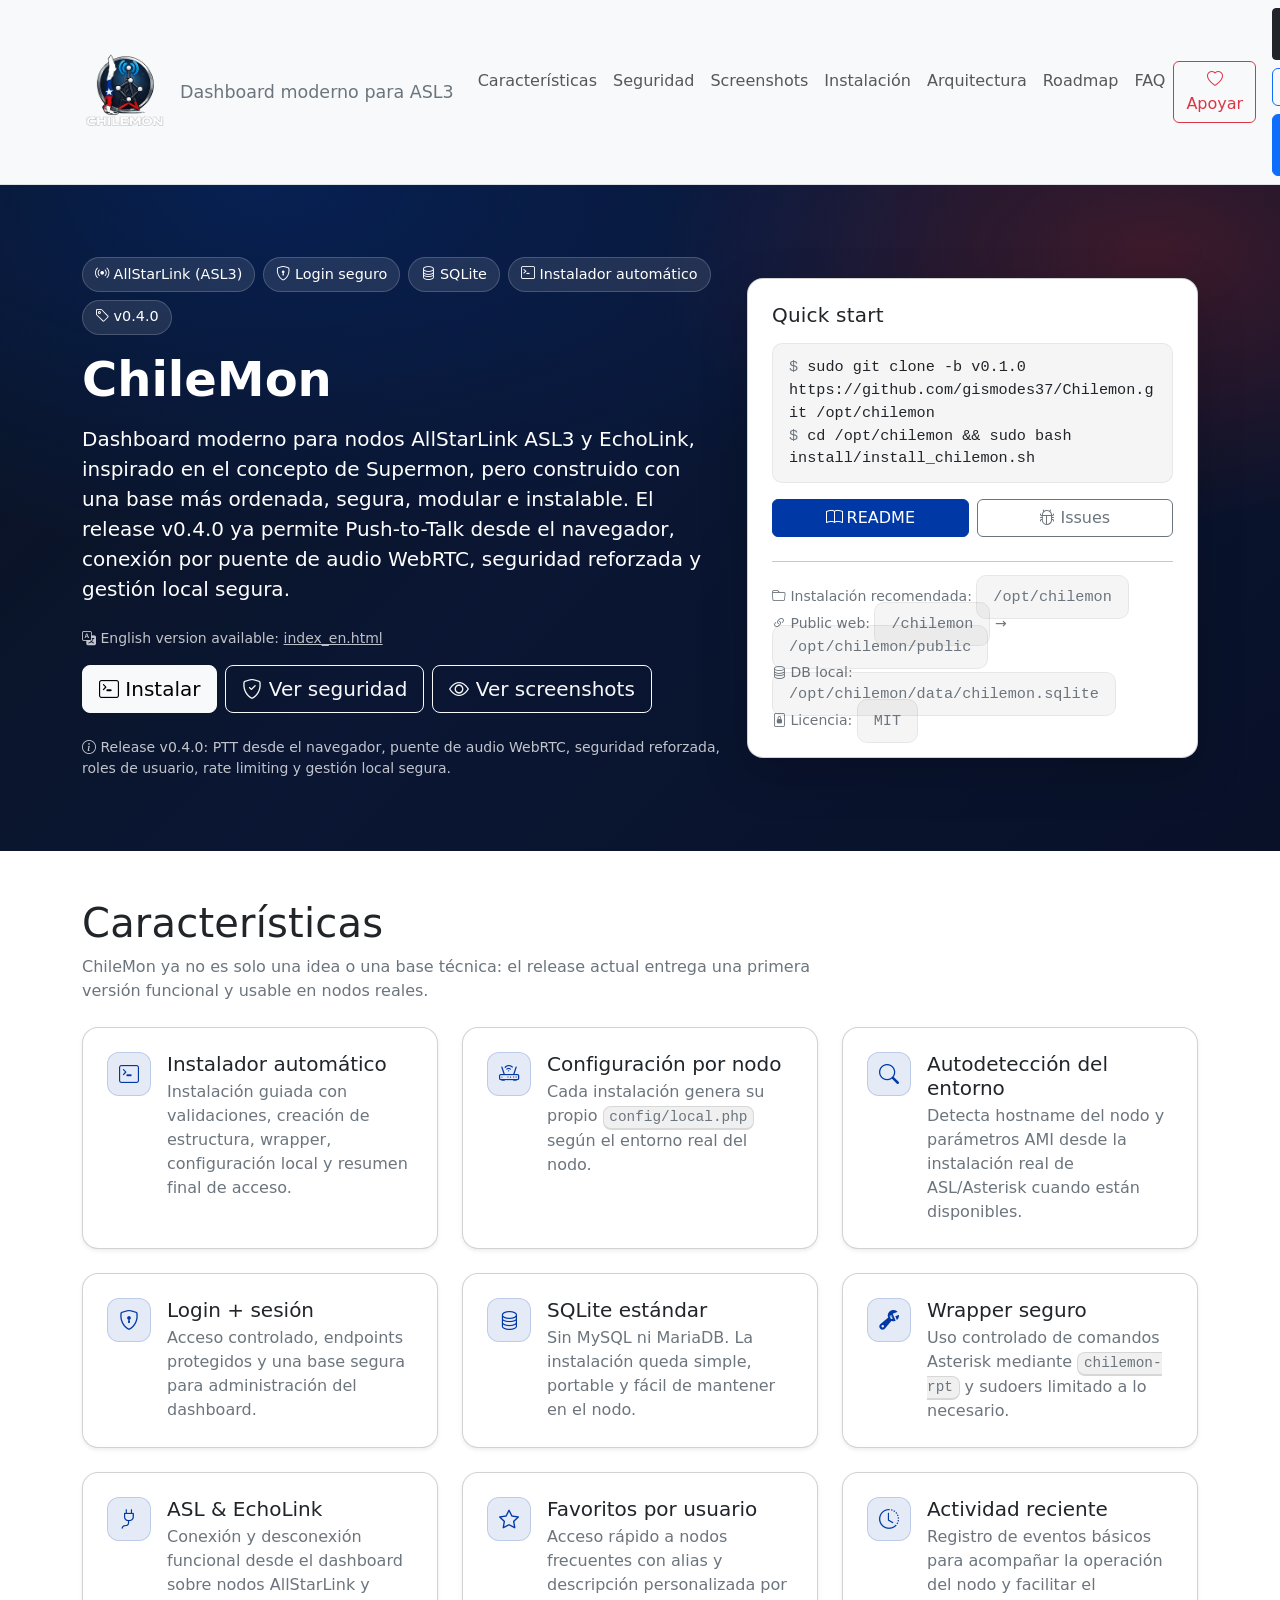
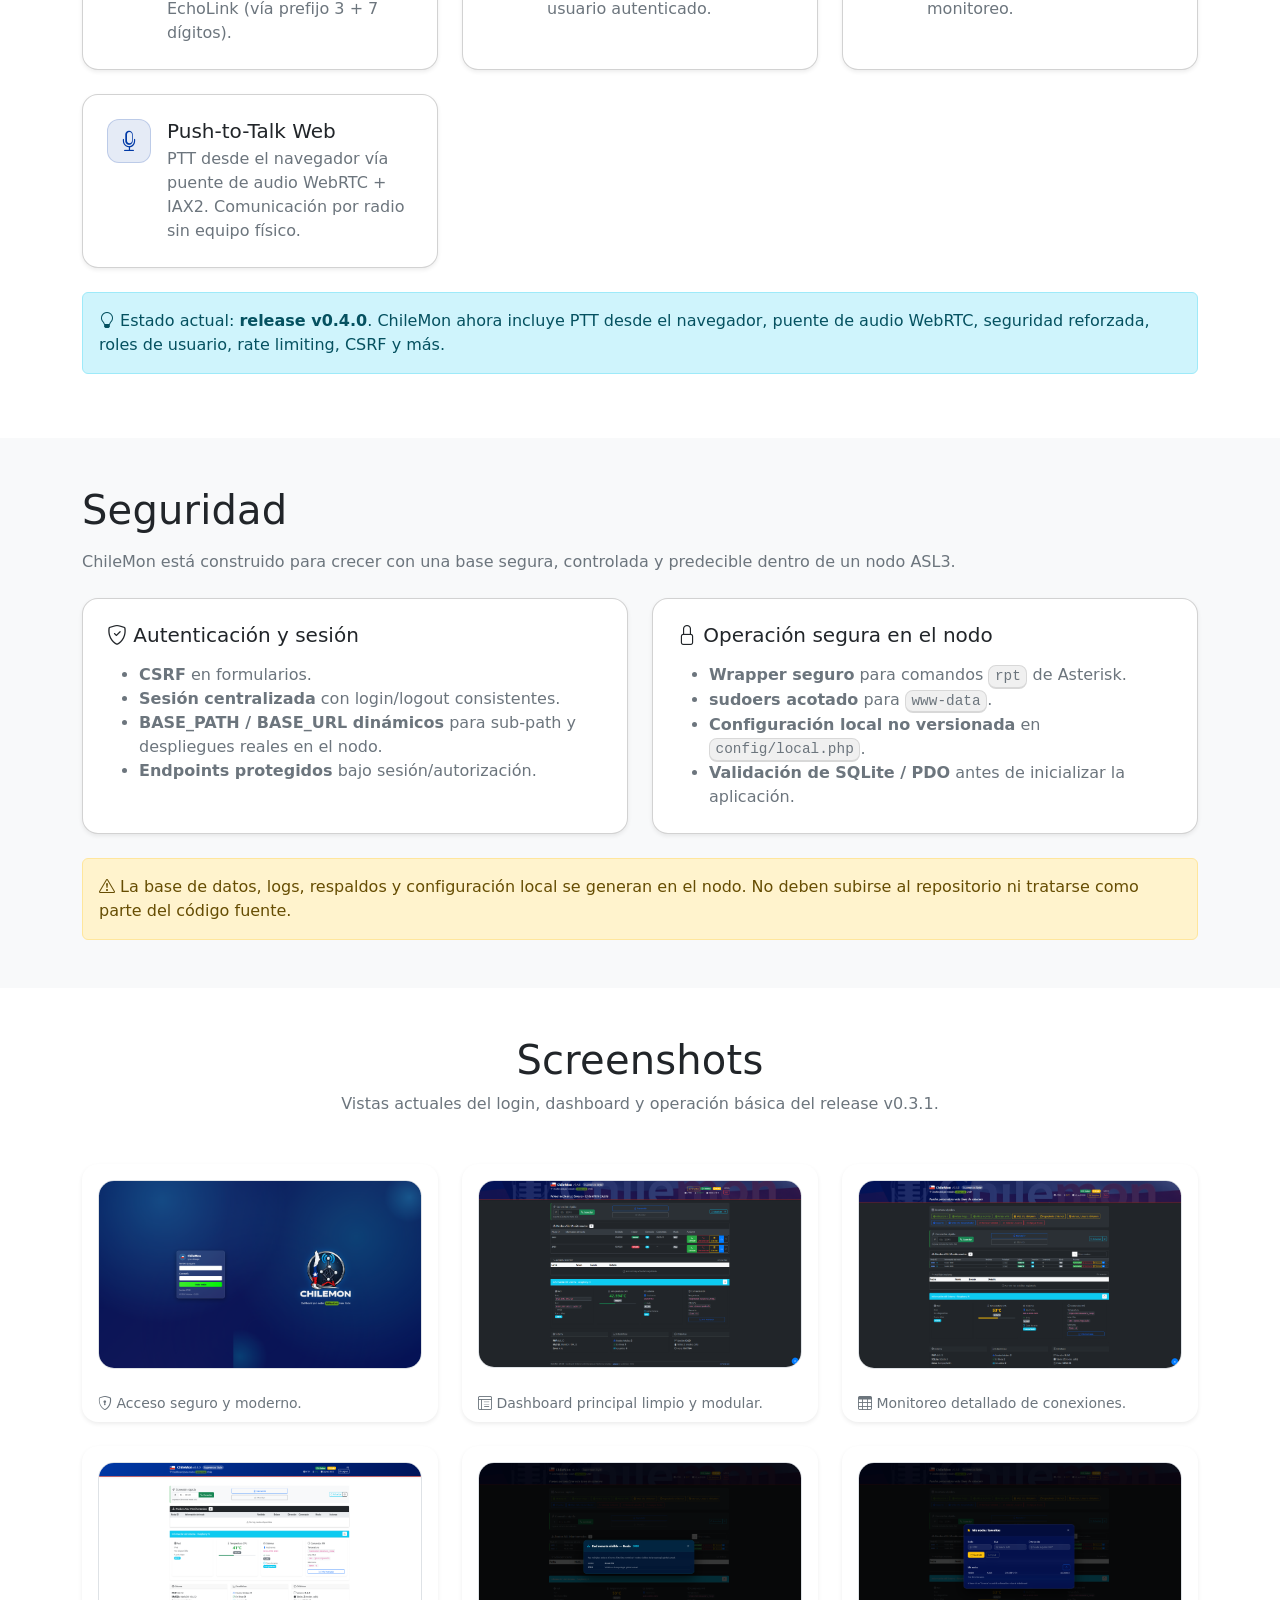
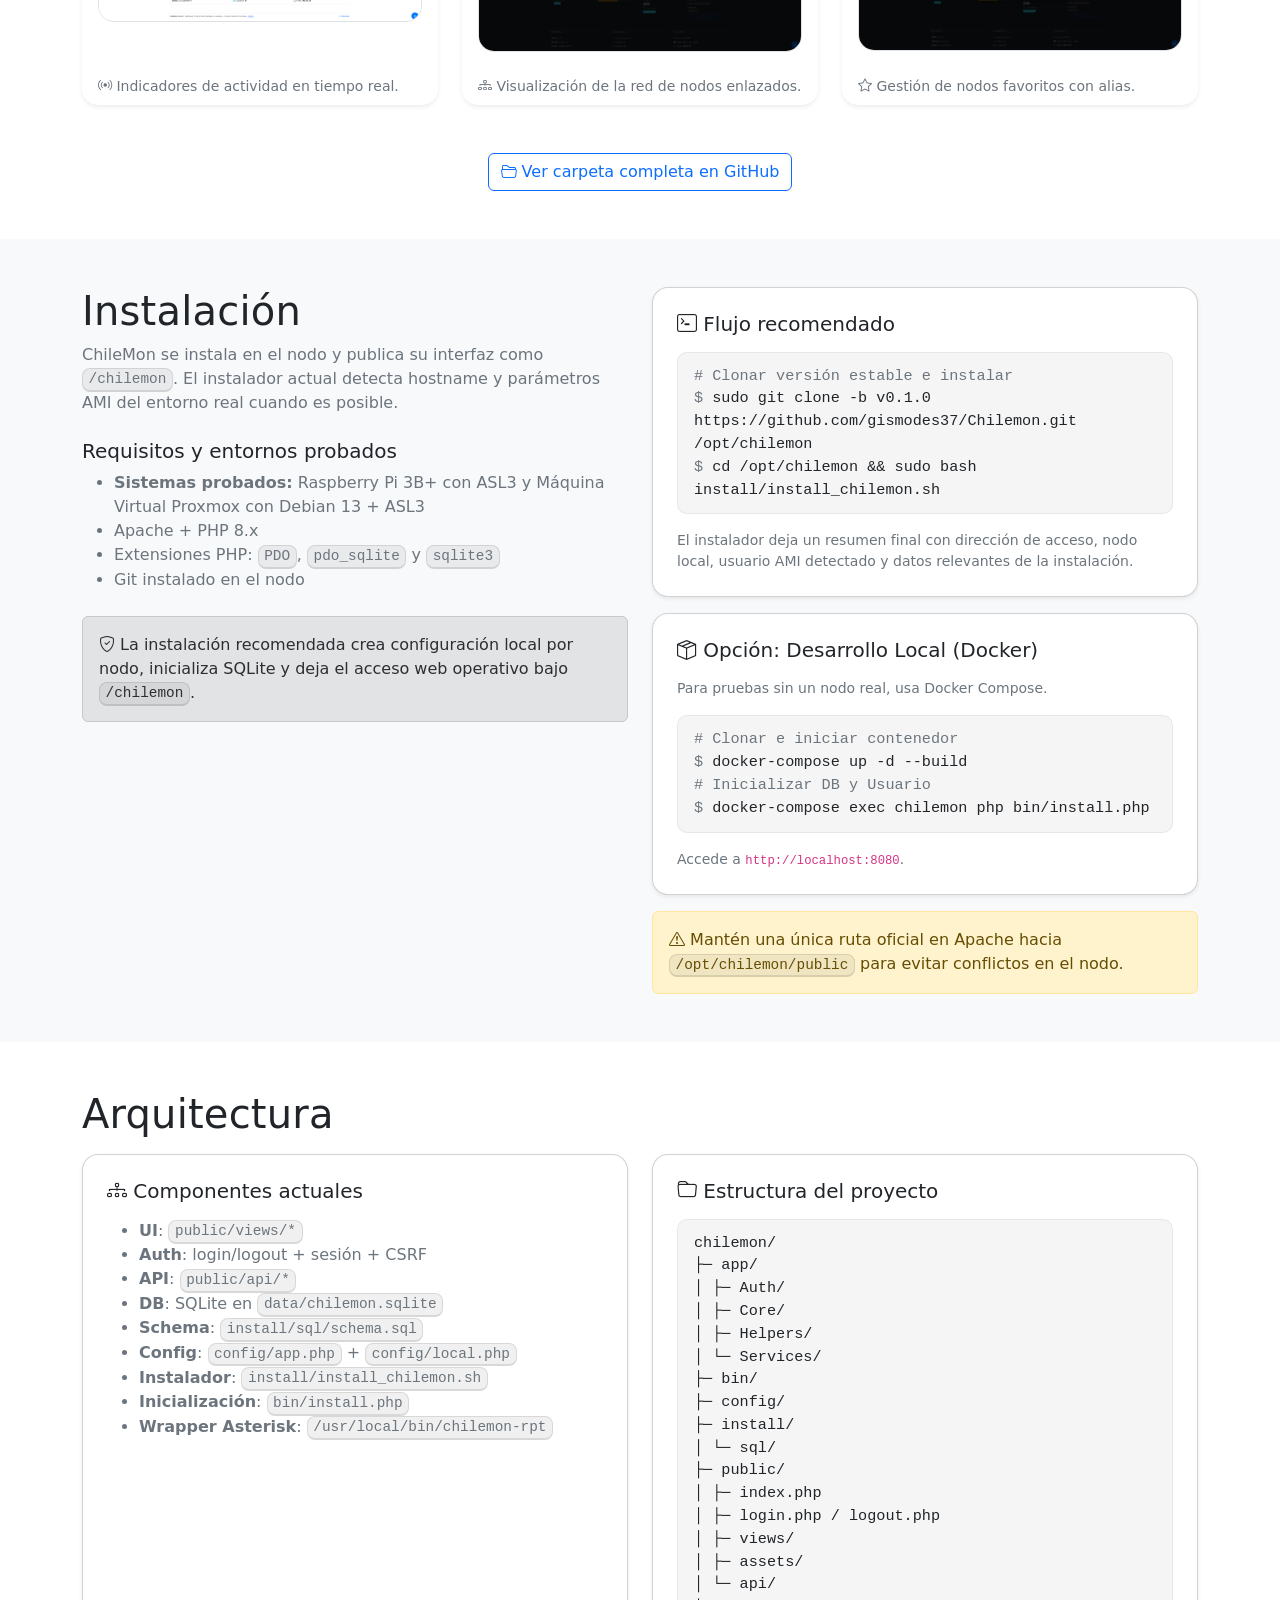
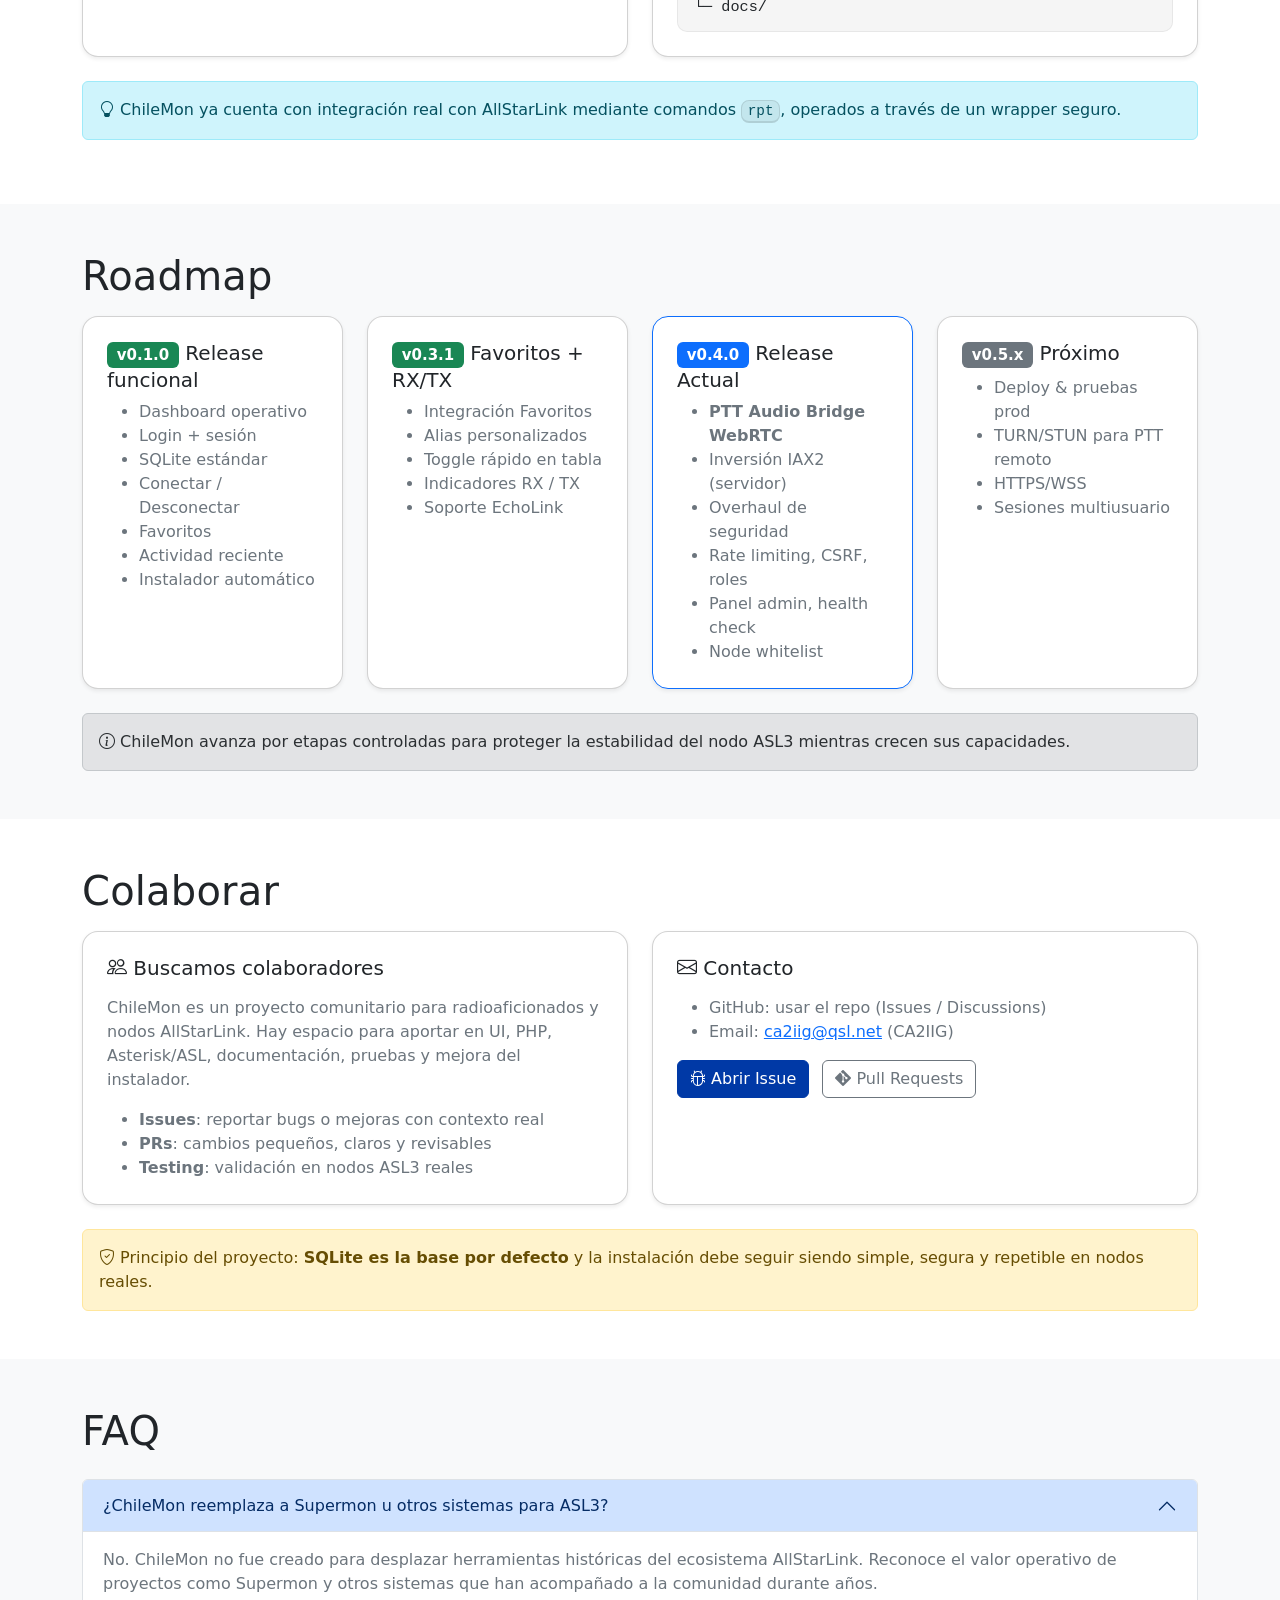
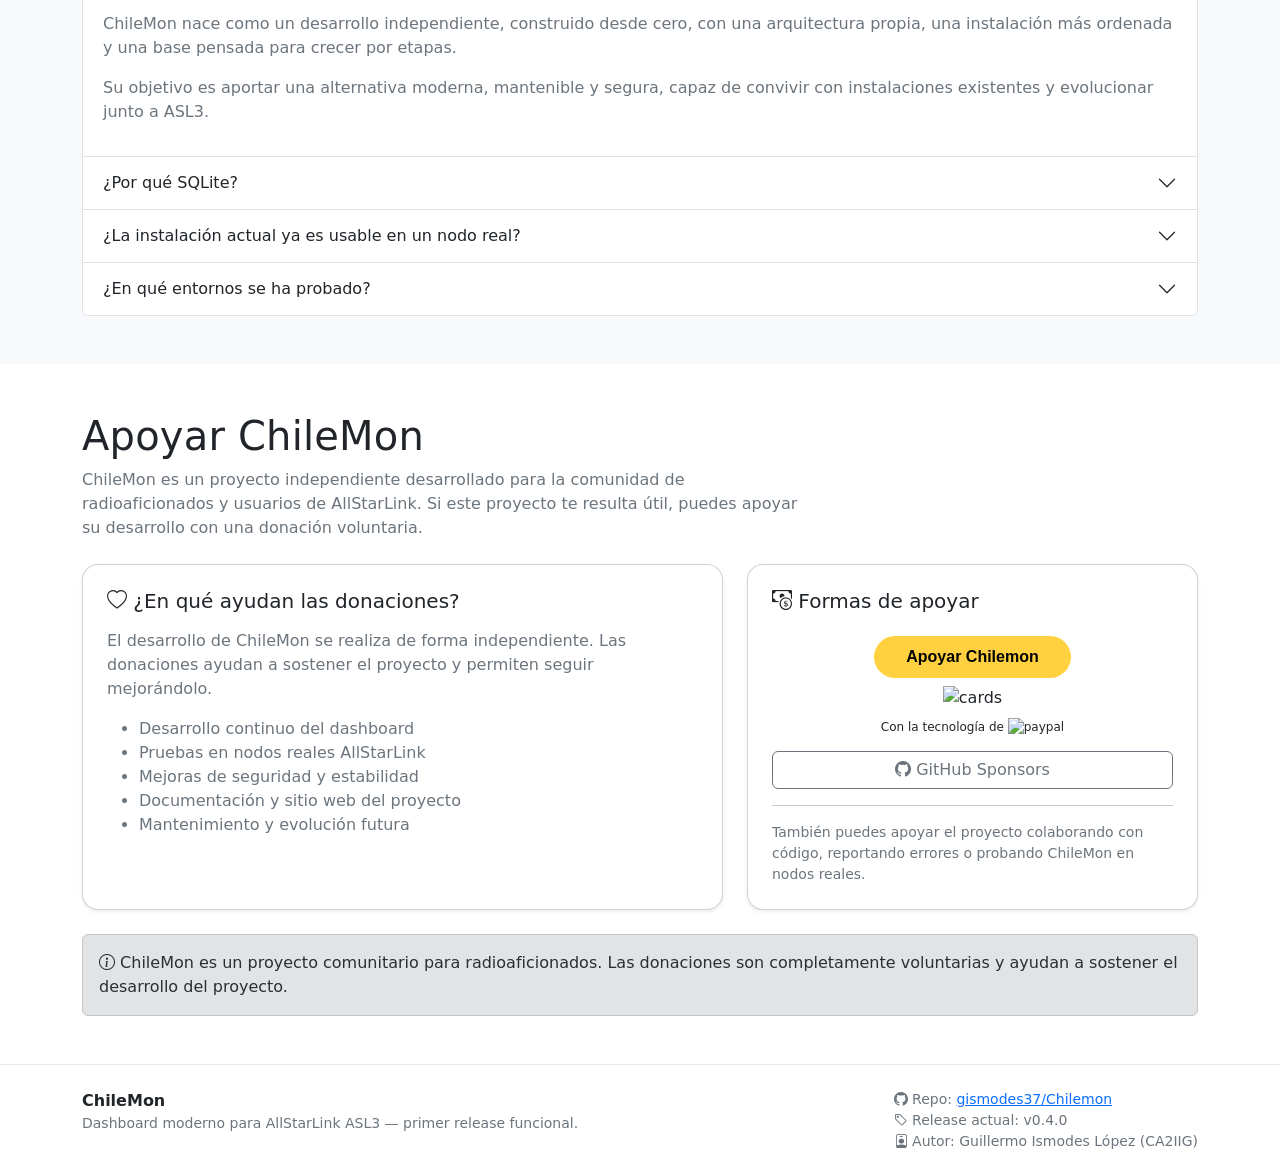
==== docs/index.html @ 955b08c8 "docs: v0.4.0 documentation update — WebRTC bridge, bridge-reversal, security, roadmap - Bump APP_VER" ====
<!doctype html>
<html lang="es">
<head>
  <meta charset="utf-8" />
  <meta name="viewport" content="width=device-width, initial-scale=1" />
  <title>ChileMon — Dashboard moderno para AllStarLink (ASL3)</title>
  <meta name="description" content="ChileMon es un dashboard moderno para AllStarLink (ASL3): instalación automática, login seguro, SQLite por defecto, wrapper seguro para Asterisk y operación básica funcional en nodos reales." />

  <link rel="canonical" href="https://gismodes37.github.io/Chilemon/" />
  <meta property="og:url" content="https://gismodes37.github.io/Chilemon/" />

  <meta property="og:title" content="ChileMon — Dashboard moderno para ASL3" />
  <meta property="og:description" content="Primer release funcional: instalación automática, SQLite, login seguro, wrapper seguro y operación básica real sobre nodos AllStarLink." />
  <meta property="og:type" content="website" />
  <meta property="og:image" content="https://gismodes37.github.io/Chilemon/img/dashboard-main.png" />
  <meta name="twitter:card" content="summary_large_image" />

  <link href="https://cdn.jsdelivr.net/npm/bootstrap@5.3.3/dist/css/bootstrap.min.css" rel="stylesheet">
  <link href="https://cdn.jsdelivr.net/npm/bootstrap-icons@1.11.3/font/bootstrap-icons.css" rel="stylesheet">

  <link rel="stylesheet" href="assets/css/main.css">
  <link rel="stylesheet" href="assets/css/home.css">

</head>

<body>
<nav class="navbar navbar-expand-lg bg-body-tertiary border-bottom sticky-top">
  <div class="container">
    <a class="navbar-brand d-flex align-items-center gap-2" href="#">

      <img src="assets/img/chile-flag-brush.png" alt="Logo Chilemon" class="logo" />

      <!--span class="badge text-bg-primary" style="background:var(--chile-blue)!important;">ChileMon</span-->
      <span class="text-secondary small d-none d-md-inline">Dashboard moderno para ASL3</span>
    </a>

    <button class="navbar-toggler" type="button" data-bs-toggle="collapse" data-bs-target="#nav">
      <span class="navbar-toggler-icon"></span>
    </button>

    <div id="nav" class="collapse navbar-collapse">
      <ul class="navbar-nav ms-auto">
        <li class="nav-item"><a class="nav-link" href="#features">Características</a></li>
        <li class="nav-item"><a class="nav-link" href="#security">Seguridad</a></li>
        <li class="nav-item"><a class="nav-link" href="#screens">Screenshots</a></li>
        <li class="nav-item"><a class="nav-link" href="#install">Instalación</a></li>
        <li class="nav-item"><a class="nav-link" href="#architecture">Arquitectura</a></li>
        <li class="nav-item"><a class="nav-link" href="#milestones">Roadmap</a></li>
        <li class="nav-item"><a class="nav-link" href="#faq">FAQ</a></li>
        <a class="btn btn-outline-danger" href="#donations"><i class="bi bi-heart"></i> Apoyar</a>
      </ul>

      <div class="d-flex flex-wrap gap-2 ms-lg-3 mt-3 mt-lg-0 align-items-center">
  <div class="btn-group" role="group" aria-label="Selector de idioma">
    <a class="btn btn-sm btn-dark disabled" aria-current="page" href="index.html">🇪🇸 ES</a>
    <a class="btn btn-sm btn-outline-secondary" href="index_en.html">🇬🇧 EN</a>
  </div>

  <a class="btn btn-outline-primary" href="https://github.com/gismodes37/Chilemon" target="_blank" rel="noreferrer">
    <i class="bi bi-github"></i> Repo
  </a>
  <a class="btn btn-primary" class="btn btn-primary btn-chile-red"
     href="https://github.com/gismodes37/Chilemon/releases" target="_blank" rel="noreferrer">
    <i class="bi bi-box-arrow-down"></i> Releases
  </a>
</div>
    </div>
  </div>
</nav>

<header class="hero text-white py-5">
  <div class="container py-4">
    <div class="row align-items-center g-4">
      <div class="col-lg-7">
        <div class="d-flex flex-wrap gap-2 mb-3">
          <span class="brand-badge"><i class="bi bi-broadcast"></i> AllStarLink (ASL3)</span>
          <span class="brand-badge"><i class="bi bi-shield-lock"></i> Login seguro</span>
          <span class="brand-badge"><i class="bi bi-database"></i> SQLite</span>
          <span class="brand-badge"><i class="bi bi-terminal"></i> Instalador automático</span>
          <span class="brand-badge"><i class="bi bi-tag"></i> v0.4.0</span>
        </div>

        <h1 class="display-5 fw-semibold mb-3">ChileMon</h1>

        <p class="lead opacity-90 mb-4">
          Dashboard moderno para nodos <strong>AllStarLink ASL3</strong> y <strong>EchoLink</strong>, inspirado en el concepto de Supermon,
          pero construido con una base más ordenada, segura, modular e instalable.
          El release v0.4.0 ya permite <strong>Push-to-Talk desde el navegador, conexión por puente de audio WebRTC, seguridad reforzada y gestión local segura</strong>.
        </p>

        <div class="small opacity-75 mb-3">
          <i class="bi bi-translate"></i>
          English version available: <a class="link-light" href="index_en.html">index_en.html</a>
        </div>

        <div class="d-flex flex-wrap gap-2">
          <a class="btn btn-light btn-lg" href="#install">
            <i class="bi bi-terminal"></i> Instalar
          </a>
          <a class="btn btn-outline-light btn-lg" href="#security">
            <i class="bi bi-shield-check"></i> Ver seguridad
          </a>
          <a class="btn btn-outline-light btn-lg" href="#screens">
            <i class="bi bi-eye"></i> Ver screenshots
          </a>
        </div>

        <div class="mt-4 small opacity-75">
          <i class="bi bi-info-circle"></i>
          Release v0.4.0: PTT desde el navegador, puente de audio WebRTC, seguridad reforzada, roles de usuario, rate limiting y gestión local segura.
        </div>
      </div>

      <div class="col-lg-5">
        <div class="card bg-body text-body shadow-lg">
          <div class="card-body p-4">
            <h2 class="h5 section-title mb-3">Quick start</h2>

            <div class="code mb-3">
              <div><span class="text-secondary">$</span> sudo git clone -b v0.1.0 https://github.com/gismodes37/Chilemon.git /opt/chilemon</div>
              <div><span class="text-secondary">$</span> cd /opt/chilemon && sudo bash install/install_chilemon.sh</div>
            </div>

            <div class="d-flex gap-2">
              <a class="btn btn-primary w-100 btn-chile-blue"
                 href="https://github.com/gismodes37/Chilemon/blob/main/README_ES.md" target="_blank" rel="noreferrer">
                <i class="bi bi-book"></i> README
              </a>
              <a class="btn btn-outline-secondary w-100"
                 href="https://github.com/gismodes37/Chilemon/issues" target="_blank" rel="noreferrer">
                <i class="bi bi-bug"></i> Issues
              </a>
            </div>

            <hr class="my-4">

            <div class="small text-secondary">
              <div><i class="bi bi-folder"></i> Instalación recomendada: <span class="code">/opt/chilemon</span></div>
              <div class="mt-1"><i class="bi bi-link-45deg"></i> Public web: <span class="code">/chilemon</span> → <span class="code">/opt/chilemon/public</span></div>
              <div class="mt-1"><i class="bi bi-database"></i> DB local: <span class="code">/opt/chilemon/data/chilemon.sqlite</span></div>
              <div class="mt-1"><i class="bi bi-file-lock2"></i> Licencia: <span class="code">MIT</span></div>
            </div>
          </div>
        </div>
      </div>

    </div>
  </div>
</header>

<main>
  <section id="features" class="py-5">
    <div class="container">
      <div class="row align-items-end mb-4">
        <div class="col-lg-8">
          <h2 class="h1 section-title">Características</h2>
          <p class="text-secondary mb-0">
            ChileMon ya no es solo una idea o una base técnica: el release actual entrega una primera versión funcional y usable en nodos reales.
          </p>
        </div>
      </div>

      <div class="row g-4">
        <div class="col-md-6 col-lg-4">
          <div class="card h-100 shadow-sm">
            <div class="card-body p-4">
              <div class="d-flex gap-3">
                <div class="feature-icon"><i class="bi bi-terminal"></i></div>
                <div>
                  <h3 class="h5 mb-1">Instalador automático</h3>
                  <p class="text-secondary mb-0">Instalación guiada con validaciones, creación de estructura, wrapper, configuración local y resumen final de acceso.</p>
                </div>
              </div>
            </div>
          </div>
        </div>

        <div class="col-md-6 col-lg-4">
          <div class="card h-100 shadow-sm">
            <div class="card-body p-4">
              <div class="d-flex gap-3">
                <div class="feature-icon"><i class="bi bi-router"></i></div>
                <div>
                  <h3 class="h5 mb-1">Configuración por nodo</h3>
                  <p class="text-secondary mb-0">Cada instalación genera su propio <span class="kbd">config/local.php</span> según el entorno real del nodo.</p>
                </div>
              </div>
            </div>
          </div>
        </div>

        <div class="col-md-6 col-lg-4">
          <div class="card h-100 shadow-sm">
            <div class="card-body p-4">
              <div class="d-flex gap-3">
                <div class="feature-icon"><i class="bi bi-search"></i></div>
                <div>
                  <h3 class="h5 mb-1">Autodetección del entorno</h3>
                  <p class="text-secondary mb-0">Detecta hostname del nodo y parámetros AMI desde la instalación real de ASL/Asterisk cuando están disponibles.</p>
                </div>
              </div>
            </div>
          </div>
        </div>

        <div class="col-md-6 col-lg-4">
          <div class="card h-100 shadow-sm">
            <div class="card-body p-4">
              <div class="d-flex gap-3">
                <div class="feature-icon"><i class="bi bi-shield-lock"></i></div>
                <div>
                  <h3 class="h5 mb-1">Login + sesión</h3>
                  <p class="text-secondary mb-0">Acceso controlado, endpoints protegidos y una base segura para administración del dashboard.</p>
                </div>
              </div>
            </div>
          </div>
        </div>

        <div class="col-md-6 col-lg-4">
          <div class="card h-100 shadow-sm">
            <div class="card-body p-4">
              <div class="d-flex gap-3">
                <div class="feature-icon"><i class="bi bi-database"></i></div>
                <div>
                  <h3 class="h5 mb-1">SQLite estándar</h3>
                  <p class="text-secondary mb-0">Sin MySQL ni MariaDB. La instalación queda simple, portable y fácil de mantener en el nodo.</p>
                </div>
              </div>
            </div>
          </div>
        </div>

        <div class="col-md-6 col-lg-4">
          <div class="card h-100 shadow-sm">
            <div class="card-body p-4">
              <div class="d-flex gap-3">
                <div class="feature-icon"><i class="bi bi-wrench-adjustable"></i></div>
                <div>
                  <h3 class="h5 mb-1">Wrapper seguro</h3>
                  <p class="text-secondary mb-0">Uso controlado de comandos Asterisk mediante <span class="kbd">chilemon-rpt</span> y sudoers limitado a lo necesario.</p>
                </div>
              </div>
            </div>
          </div>
        </div>

        <div class="col-md-6 col-lg-4">
          <div class="card h-100 shadow-sm">
            <div class="card-body p-4">
              <div class="d-flex gap-3">
                <div class="feature-icon"><i class="bi bi-plug"></i></div>
                <div>
                  <h3 class="h5 mb-1">ASL & EchoLink</h3>
                  <p class="text-secondary mb-0">Conexión y desconexión funcional desde el dashboard sobre nodos AllStarLink y EchoLink (vía prefijo 3 + 7 dígitos).</p>
                </div>
              </div>
            </div>
          </div>
        </div>

        <div class="col-md-6 col-lg-4">
          <div class="card h-100 shadow-sm">
            <div class="card-body p-4">
              <div class="d-flex gap-3">
                <div class="feature-icon"><i class="bi bi-star"></i></div>
                <div>
                  <h3 class="h5 mb-1">Favoritos por usuario</h3>
                  <p class="text-secondary mb-0">Acceso rápido a nodos frecuentes con alias y descripción personalizada por usuario autenticado.</p>
                </div>
              </div>
            </div>
          </div>
        </div>

        <div class="col-md-6 col-lg-4">
          <div class="card h-100 shadow-sm">
            <div class="card-body p-4">
              <div class="d-flex gap-3">
                <div class="feature-icon"><i class="bi bi-clock-history"></i></div>
                <div>
                  <h3 class="h5 mb-1">Actividad reciente</h3>
                  <p class="text-secondary mb-0">Registro de eventos básicos para acompañar la operación del nodo y facilitar el monitoreo.</p>
                </div>
              </div>
            </div>
          </div>
        </div>

        <div class="col-md-6 col-lg-4">
          <div class="card h-100 shadow-sm">
            <div class="card-body p-4">
              <div class="d-flex gap-3">
                <div class="feature-icon"><i class="bi bi-mic"></i></div>
                <div>
                  <h3 class="h5 mb-1">Push-to-Talk Web</h3>
                  <p class="text-secondary mb-0">PTT desde el navegador vía puente de audio WebRTC + IAX2. Comunicación por radio sin equipo físico.</p>
                </div>
              </div>
            </div>
          </div>
        </div>

      </div>

      <div class="alert alert-info mt-4">
        <i class="bi bi-lightbulb"></i>
        Estado actual: <strong>release v0.4.0</strong>. ChileMon ahora incluye PTT desde el navegador, puente de audio WebRTC, seguridad reforzada, roles de usuario, rate limiting, CSRF y más.
      </div>
    </div>
  </section>

  <section id="security" class="py-5 bg-body-tertiary">
    <div class="container">
      <h2 class="h1 section-title mb-3">Seguridad</h2>
      <p class="text-secondary mb-4">
        ChileMon está construido para crecer con una base segura, controlada y predecible dentro de un nodo ASL3.
      </p>

      <div class="row g-4">
        <div class="col-lg-6">
          <div class="card shadow-sm h-100">
            <div class="card-body p-4">
              <h3 class="h5 mb-3"><i class="bi bi-shield-check"></i> Autenticación y sesión</h3>
              <ul class="text-secondary mb-0">
                <li><strong>CSRF</strong> en formularios.</li>
                <li><strong>Sesión centralizada</strong> con login/logout consistentes.</li>
                <li><strong>BASE_PATH / BASE_URL dinámicos</strong> para sub-path y despliegues reales en el nodo.</li>
                <li><strong>Endpoints protegidos</strong> bajo sesión/autorización.</li>
              </ul>
            </div>
          </div>
        </div>

        <div class="col-lg-6">
          <div class="card shadow-sm h-100">
            <div class="card-body p-4">
              <h3 class="h5 mb-3"><i class="bi bi-lock"></i> Operación segura en el nodo</h3>
              <ul class="text-secondary mb-0">
                <li><strong>Wrapper seguro</strong> para comandos <span class="kbd">rpt</span> de Asterisk.</li>
                <li><strong>sudoers acotado</strong> para <span class="kbd">www-data</span>.</li>
                <li><strong>Configuración local no versionada</strong> en <span class="kbd">config/local.php</span>.</li>
                <li><strong>Validación de SQLite / PDO</strong> antes de inicializar la aplicación.</li>
              </ul>
            </div>
          </div>
        </div>

        <div class="col-lg-12">
          <div class="alert alert-warning mb-0">
            <i class="bi bi-exclamation-triangle"></i>
            La base de datos, logs, respaldos y configuración local se generan en el nodo. No deben subirse al repositorio ni tratarse como parte del código fuente.
          </div>
        </div>
      </div>
    </div>
  </section>

  <section id="screens" class="py-5">
    <div class="container">
      <div class="text-center mb-5">
        <h2 class="h1 section-title">Screenshots</h2>
        <p class="text-secondary mb-0">Vistas actuales del login, dashboard y operación básica del release v0.3.1.</p>
      </div>

      <div class="row g-4">
        <div class="col-md-6 col-lg-4">
          <div class="card shadow-sm h-100 border-0">
            <div class="card-body p-3">
              <img src="img/login-screen.png" class="img-fluid rounded-4 border" alt="ChileMon Login">
            </div>
            <div class="card-footer bg-transparent border-0 text-secondary small">
              <i class="bi bi-shield-lock"></i>
              Acceso seguro y moderno.
            </div>
          </div>
        </div>

        <div class="col-md-6 col-lg-4">
          <div class="card shadow-sm h-100 border-0">
            <div class="card-body p-3">
              <img src="img/dashboard-main.png" class="img-fluid rounded-4 border" alt="ChileMon Dashboard principal">
            </div>
            <div class="card-footer bg-transparent border-0 text-secondary small">
              <i class="bi bi-layout-text-window-reverse"></i>
              Dashboard principal limpio y modular.
            </div>
          </div>
        </div>

        <div class="col-md-6 col-lg-4">
          <div class="card shadow-sm h-100 border-0">
            <div class="card-body p-3">
              <img src="img/screenshot01.png" class="img-fluid rounded-4 border" alt="Tabla de monitoreo">
            </div>
            <div class="card-footer bg-transparent border-0 text-secondary small">
              <i class="bi bi-table"></i>
              Monitoreo detallado de conexiones.
            </div>
          </div>
        </div>

        <div class="col-md-6 col-lg-4">
          <div class="card shadow-sm h-100 border-0">
            <div class="card-body p-3">
              <img src="img/node-online.png" class="img-fluid rounded-4 border" alt="Nodo en línea">
            </div>
            <div class="card-footer bg-transparent border-0 text-secondary small">
              <i class="bi bi-broadcast"></i>
              Indicadores de actividad en tiempo real.
            </div>
          </div>
        </div>

        <div class="col-md-6 col-lg-4">
          <div class="card shadow-sm h-100 border-0">
            <div class="card-body p-3">
              <img src="img/network.png" class="img-fluid rounded-4 border" alt="Red de nodos">
            </div>
            <div class="card-footer bg-transparent border-0 text-secondary small">
              <i class="bi bi-diagram-3"></i>
              Visualización de la red de nodos enlazados.
            </div>
          </div>
        </div>

        <div class="col-md-6 col-lg-4">
          <div class="card shadow-sm h-100 border-0">
            <div class="card-body p-3">
              <img src="img/favorites.png" class="img-fluid rounded-4 border" alt="Favoritos por usuario">
            </div>
            <div class="card-footer bg-transparent border-0 text-secondary small">
              <i class="bi bi-star"></i>
              Gestión de nodos favoritos con alias.
            </div>
          </div>
        </div>
      </div>

      <div class="text-center mt-5">
        <a class="btn btn-outline-primary"
           href="https://github.com/gismodes37/Chilemon/tree/main/docs/img"
           target="_blank" rel="noreferrer">
          <i class="bi bi-folder2-open"></i> Ver carpeta completa en GitHub
        </a>
      </div>
    </div>
  </section>

  <section id="install" class="py-5 bg-body-tertiary">
    <div class="container">
      <div class="row g-4 align-items-start">
        <div class="col-lg-6">
          <h2 class="h1 section-title">Instalación</h2>
          <p class="text-secondary">
            ChileMon se instala en el nodo y publica su interfaz como <span class="kbd">/chilemon</span>. El instalador actual detecta hostname y parámetros AMI del entorno real cuando es posible.
          </p>

          <h3 class="h5 mt-4">Requisitos y entornos probados</h3>
          <ul class="text-secondary">
            <li><strong>Sistemas probados:</strong> Raspberry Pi 3B+ con ASL3 y Máquina Virtual Proxmox con Debian 13 + ASL3</li>
            <li>Apache + PHP 8.x</li>
            <li>Extensiones PHP: <span class="kbd">PDO</span>, <span class="kbd">pdo_sqlite</span> y <span class="kbd">sqlite3</span></li>
            <li>Git instalado en el nodo</li>
          </ul>

          <div class="alert alert-secondary mt-4">
            <i class="bi bi-shield-check"></i>
            La instalación recomendada crea configuración local por nodo, inicializa SQLite y deja el acceso web operativo bajo <span class="kbd">/chilemon</span>.
          </div>
        </div>

        <div class="col-lg-6">
          <div class="card shadow-sm">
            <div class="card-body p-4">
              <h3 class="h5 mb-3"><i class="bi bi-terminal"></i> Flujo recomendado</h3>
              <div class="code">
                <div><span class="text-secondary"># Clonar versión estable e instalar</span></div>
                <div><span class="text-secondary">$</span> sudo git clone -b v0.1.0 https://github.com/gismodes37/Chilemon.git /opt/chilemon</div>
                <div><span class="text-secondary">$</span> cd /opt/chilemon && sudo bash install/install_chilemon.sh</div>
              </div>

              <div class="mt-3 small text-secondary">
                El instalador deja un resumen final con dirección de acceso, nodo local, usuario AMI detectado y datos relevantes de la instalación.
              </div>
            </div>
          </div>

          <div class="card shadow-sm mt-3">
            <div class="card-body p-4">
              <h3 class="h5 mb-3"><i class="bi bi-box-seam"></i> Opción: Desarrollo Local (Docker)</h3>
              <p class="text-secondary small mb-3">Para pruebas sin un nodo real, usa Docker Compose.</p>
              <div class="code">
                <div><span class="text-secondary"># Clonar e iniciar contenedor</span></div>
                <div><span class="text-secondary">$</span> docker-compose up -d --build</div>
                <div><span class="text-secondary"># Inicializar DB y Usuario</span></div>
                <div><span class="text-secondary">$</span> docker-compose exec chilemon php bin/install.php</div>
              </div>
              <div class="mt-3 small text-secondary">
                Accede a <code>http://localhost:8080</code>.
              </div>
            </div>
          </div>

          <div class="alert alert-warning mt-3 mb-0">
            <i class="bi bi-exclamation-triangle"></i>
            Mantén una única ruta oficial en Apache hacia <span class="kbd">/opt/chilemon/public</span> para evitar conflictos en el nodo.
          </div>
        </div>
      </div>
    </div>
  </section>

  <section id="architecture" class="py-5">
    <div class="container">
      <h2 class="h1 section-title mb-3">Arquitectura</h2>
      <div class="row g-4">
        <div class="col-lg-6">
          <div class="card shadow-sm h-100">
            <div class="card-body p-4">
              <h3 class="h5 mb-3"><i class="bi bi-diagram-3"></i> Componentes actuales</h3>
              <ul class="text-secondary mb-0">
                <li><strong>UI</strong>: <span class="kbd">public/views/*</span></li>
                <li><strong>Auth</strong>: login/logout + sesión + CSRF</li>
                <li><strong>API</strong>: <span class="kbd">public/api/*</span></li>
                <li><strong>DB</strong>: SQLite en <span class="kbd">data/chilemon.sqlite</span></li>
                <li><strong>Schema</strong>: <span class="kbd">install/sql/schema.sql</span></li>
                <li><strong>Config</strong>: <span class="kbd">config/app.php</span> + <span class="kbd">config/local.php</span></li>
                <li><strong>Instalador</strong>: <span class="kbd">install/install_chilemon.sh</span></li>
                <li><strong>Inicialización</strong>: <span class="kbd">bin/install.php</span></li>
                <li><strong>Wrapper Asterisk</strong>: <span class="kbd">/usr/local/bin/chilemon-rpt</span></li>
              </ul>
            </div>
          </div>
        </div>

        <div class="col-lg-6">
          <div class="card shadow-sm h-100">
            <div class="card-body p-4">
              <h3 class="h5 mb-3"><i class="bi bi-folder"></i> Estructura del proyecto</h3>
              <div class="code mb-0">
                <div>chilemon/</div>
                <div>├─ app/</div>
                <div>│  ├─ Auth/</div>
                <div>│  ├─ Core/</div>
                <div>│  ├─ Helpers/</div>
                <div>│  └─ Services/</div>
                <div>├─ bin/</div>
                <div>├─ config/</div>
                <div>├─ install/</div>
                <div>│  └─ sql/</div>
                <div>├─ public/</div>
                <div>│  ├─ index.php</div>
                <div>│  ├─ login.php / logout.php</div>
                <div>│  ├─ views/</div>
                <div>│  ├─ assets/</div>
                <div>│  └─ api/</div>
                <div>└─ docs/</div>
              </div>
            </div>
          </div>
        </div>
      </div>

      <div class="alert alert-info mt-4">
        <i class="bi bi-lightbulb"></i>
        ChileMon ya cuenta con integración real con AllStarLink mediante comandos <span class="kbd">rpt</span>, operados a través de un wrapper seguro.
      </div>
    </div>
  </section>

  <section id="milestones" class="py-5 bg-body-tertiary">
    <div class="container">
      <h2 class="h1 section-title mb-3">Roadmap</h2>

      <div class="row g-4">
        <div class="col-lg-3">
          <div class="card h-100 shadow-sm">
            <div class="card-body p-4">
              <h3 class="h5"><span class="badge text-bg-success">v0.1.0</span> Release funcional</h3>
              <ul class="text-secondary mb-0">
                <li>Dashboard operativo</li>
                <li>Login + sesión</li>
                <li>SQLite estándar</li>
                <li>Conectar / Desconectar</li>
                <li>Favoritos</li>
                <li>Actividad reciente</li>
                <li>Instalador automático</li>
              </ul>
            </div>
          </div>
        </div>

        <div class="col-lg-3">
          <div class="card h-100 shadow-sm">
            <div class="card-body p-4">
              <h3 class="h5"><span class="badge text-bg-success">v0.3.1</span> Favoritos + RX/TX</h3>
              <ul class="text-secondary mb-0">
                <li>Integración Favoritos</li>
                <li>Alias personalizados</li>
                <li>Toggle rápido en tabla</li>
                <li>Indicadores RX / TX</li>
                <li>Soporte EchoLink</li>
              </ul>
            </div>
          </div>
        </div>

        <div class="col-lg-3">
          <div class="card h-100 shadow-sm border-primary">
            <div class="card-body p-4">
              <h3 class="h5"><span class="badge text-bg-primary">v0.4.0</span> Release Actual</h3>
              <ul class="text-secondary mb-0">
                <li><strong>PTT Audio Bridge WebRTC</strong></li>
                <li>Inversión IAX2 (servidor)</li>
                <li>Overhaul de seguridad</li>
                <li>Rate limiting, CSRF, roles</li>
                <li>Panel admin, health check</li>
                <li>Node whitelist</li>
              </ul>
            </div>
          </div>
        </div>

        <div class="col-lg-3">
          <div class="card h-100 shadow-sm">
            <div class="card-body p-4">
              <h3 class="h5"><span class="badge text-bg-secondary">v0.5.x</span> Próximo</h3>
              <ul class="text-secondary mb-0">
                <li>Deploy & pruebas prod</li>
                <li>TURN/STUN para PTT remoto</li>
                <li>HTTPS/WSS</li>
                <li>Sesiones multiusuario</li>
              </ul>
            </div>
          </div>
        </div>

      </div>

      <div class="alert alert-secondary mt-4 mb-0">
        <i class="bi bi-info-circle"></i>
        ChileMon avanza por etapas controladas para proteger la estabilidad del nodo ASL3 mientras crecen sus capacidades.
      </div>
    </div>
  </section>

  <section id="contribute" class="py-5">
    <div class="container">
      <h2 class="h1 section-title mb-3">Colaborar</h2>
      <div class="row g-4">
        <div class="col-lg-6">
          <div class="card shadow-sm h-100">
            <div class="card-body p-4">
              <h3 class="h5 mb-3"><i class="bi bi-people"></i> Buscamos colaboradores</h3>
              <p class="text-secondary mb-3">
                ChileMon es un proyecto comunitario para radioaficionados y nodos AllStarLink. Hay espacio para aportar en UI, PHP, Asterisk/ASL, documentación, pruebas y mejora del instalador.
              </p>
              <ul class="text-secondary mb-0">
                <li><strong>Issues</strong>: reportar bugs o mejoras con contexto real</li>
                <li><strong>PRs</strong>: cambios pequeños, claros y revisables</li>
                <li><strong>Testing</strong>: validación en nodos ASL3 reales</li>
              </ul>
            </div>
          </div>
        </div>
        <div class="col-lg-6">
          <div class="card shadow-sm h-100">
            <div class="card-body p-4">
              <h3 class="h5 mb-3"><i class="bi bi-envelope"></i> Contacto</h3>
              <ul class="text-secondary mb-0">
                <li>GitHub: usar el repo (Issues / Discussions)</li>
                <li>Email: <a href="mailto:ca2iig@qsl.net">ca2iig@qsl.net</a> (CA2IIG)</li>
              </ul>
              <div class="mt-3">
                <a class="btn btn-primary btn-chile-blue"
                   href="https://github.com/gismodes37/Chilemon/issues" target="_blank" rel="noreferrer">
                  <i class="bi bi-bug"></i> Abrir Issue
                </a>
                <a class="btn btn-outline-secondary ms-2"
                   href="https://github.com/gismodes37/Chilemon/pulls" target="_blank" rel="noreferrer">
                  <i class="bi bi-git"></i> Pull Requests
                </a>
              </div>
            </div>
          </div>
        </div>
      </div>

      <div class="alert alert-warning mt-4 mb-0">
        <i class="bi bi-shield-check"></i>
        Principio del proyecto: <strong>SQLite es la base por defecto</strong> y la instalación debe seguir siendo simple, segura y repetible en nodos reales.
      </div>
    </div>
  </section>

  <section id="faq" class="py-5 bg-body-tertiary">
    <div class="container">
      <h2 class="h1 section-title mb-4">FAQ</h2>

      <div class="accordion" id="faqAcc">
        <div class="accordion-item">
          <h2 class="accordion-header">
            <button class="accordion-button" type="button" data-bs-toggle="collapse" data-bs-target="#q1">
              ¿ChileMon reemplaza a Supermon u otros sistemas para ASL3?
            </button>
          </h2>
          <div id="q1" class="accordion-collapse collapse show" data-bs-parent="#faqAcc">
            <div class="accordion-body text-secondary">
              <p class="text-justify">No. ChileMon no fue creado para desplazar herramientas históricas del ecosistema AllStarLink. Reconoce el valor operativo de proyectos como Supermon y otros sistemas que han acompañado a la comunidad durante años.</p>

              <p class="text-justify">ChileMon nace como un desarrollo independiente, construido desde cero, con una arquitectura propia, una instalación más ordenada y una base pensada para crecer por etapas.</p>

              <p class="text-justify">Su objetivo es aportar una alternativa moderna, mantenible y segura, capaz de convivir con instalaciones existentes y evolucionar junto a ASL3.</p>
            </div>
          </div>
        </div>

        <div class="accordion-item">
          <h2 class="accordion-header">
            <button class="accordion-button collapsed" type="button" data-bs-toggle="collapse" data-bs-target="#q2">
              ¿Por qué SQLite?
            </button>
          </h2>
          <div id="q2" class="accordion-collapse collapse" data-bs-parent="#faqAcc">
            <div class="accordion-body text-secondary">
              Porque simplifica la instalación, reduce dependencias externas y funciona muy bien en Raspberry Pi y nodos ASL3 donde la prioridad es estabilidad, portabilidad y bajo mantenimiento.
            </div>
          </div>
        </div>

        <div class="accordion-item">
          <h2 class="accordion-header">
            <button class="accordion-button collapsed" type="button" data-bs-toggle="collapse" data-bs-target="#q3">
              ¿La instalación actual ya es usable en un nodo real?
            </button>
          </h2>
          <div id="q3" class="accordion-collapse collapse" data-bs-parent="#faqAcc">
            <div class="accordion-body text-secondary">
              Sí. El release actual ya cuenta con instalación automática, configuración local por nodo, wrapper seguro, SQLite, autenticación, favoritos y operación básica funcional.
            </div>
          </div>
        </div>

        <div class="accordion-item">
          <h2 class="accordion-header">
            <button class="accordion-button collapsed" type="button" data-bs-toggle="collapse" data-bs-target="#q4">
              ¿En qué entornos se ha probado?
            </button>
          </h2>
          <div id="q4" class="accordion-collapse collapse" data-bs-parent="#faqAcc">
            <div class="accordion-body text-secondary">
              ChileMon ya fue probado con éxito en Raspberry Pi 3B+ con ASL3 y también en una máquina virtual Proxmox con Debian 13 + ASL3.
            </div>
          </div>
        </div>
      </div>
    </div>
  </section>

</main>

<section id="donations" class="py-5">
  <div class="container">

    <div class="row align-items-end mb-4">
      <div class="col-lg-8">
        <h2 class="h1 section-title">Apoyar ChileMon</h2>
        <p class="text-secondary mb-0">
          ChileMon es un proyecto independiente desarrollado para la comunidad de
          radioaficionados y usuarios de AllStarLink.  
          Si este proyecto te resulta útil, puedes apoyar su desarrollo con una donación voluntaria.
        </p>
      </div>
    </div>

    <div class="row g-4">

      <div class="col-lg-7">

        <div class="card shadow-sm h-100">
          <div class="card-body p-4">

            <h3 class="h5 mb-3">
              <i class="bi bi-heart"></i> ¿En qué ayudan las donaciones?
            </h3>

            <p class="text-secondary">
              El desarrollo de ChileMon se realiza de forma independiente.
              Las donaciones ayudan a sostener el proyecto y permiten seguir mejorándolo.
            </p>

            <ul class="text-secondary mb-0">
              <li>Desarrollo continuo del dashboard</li>
              <li>Pruebas en nodos reales AllStarLink</li>
              <li>Mejoras de seguridad y estabilidad</li>
              <li>Documentación y sitio web del proyecto</li>
              <li>Mantenimiento y evolución futura</li>
            </ul>

          </div>
        </div>

      </div>

      <div class="col-lg-5">

        <div class="card shadow-sm h-100">
          <div class="card-body p-4">

            <h3 class="h5 mb-3">
              <i class="bi bi-cash-coin"></i> Formas de apoyar
            </h3>

            <div class="d-grid gap-2 mb-3">

              <!--a class="btn btn-primary"
                 style="background:var(--chile-blue);border-color:var(--chile-blue);"
                 href="https://www.paypal.com/ncp/payment/2ZZBK9UNHNC3U"
                 target="_blank" rel="noreferrer">
                 <i class="bi bi-paypal"></i> Donar con PayPal
              </a-->

              <div class="btn">
              <style>.pp-J56JZF5CPRBVG{text-align:center;border:none;border-radius:1.5rem;min-width:11.625rem;padding:0 2rem;height:2.625rem;font-weight:bold;background-color:#FFD140;color:#000000;font-family:"Helvetica Neue",Arial,sans-serif;font-size:1rem;line-height:1.25rem;cursor:pointer;}</style>
              <form action="https://www.paypal.com/ncp/payment/J56JZF5CPRBVG" method="post" target="_blank" style="display:inline-grid;justify-items:center;align-content:start;gap:0.5rem;">
                <input class="pp-J56JZF5CPRBVG" type="submit" value="Apoyar Chilemon" />
                <img src=https://www.paypalobjects.com/images/Debit_Credit.svg alt="cards" />
                <section style="font-size: 0.75rem;"> Con la tecnología de <img src="https://www.paypalobjects.com/paypal-ui/logos/svg/paypal-wordmark-color.svg" alt="paypal" style="height:0.875rem;vertical-align:middle;"/></section>
              </form>
            </div>

              
              <a class="btn btn-outline-secondary"
                 href="https://github.com/sponsors/gismodes37"
                 target="_blank" rel="noreferrer">
                 <i class="bi bi-github"></i> GitHub Sponsors
              </a>

            </div>

            <hr>

            <p class="small text-secondary mb-0">
              También puedes apoyar el proyecto colaborando con código,
              reportando errores o probando ChileMon en nodos reales.
            </p>

          </div>
        </div>

      </div>

    </div>

    <div class="alert alert-secondary mt-4 mb-0">
      <i class="bi bi-info-circle"></i>
      ChileMon es un proyecto comunitario para radioaficionados.
      Las donaciones son completamente voluntarias y ayudan a sostener el desarrollo del proyecto.
    </div>

  </div>
</section>

<footer class="footer py-4">
  <div class="container">
    <div class="d-flex flex-column flex-md-row justify-content-between align-items-start gap-2">
      <div>
        <div class="fw-semibold">ChileMon</div>
        <div class="text-secondary small">
          Dashboard moderno para AllStarLink ASL3 — primer release funcional.
        </div>
      </div>
      <div class="text-secondary small">
        <div><i class="bi bi-github"></i> Repo: <a href="https://github.com/gismodes37/Chilemon" target="_blank" rel="noreferrer">gismodes37/Chilemon</a></div>
        <div><i class="bi bi-tag"></i> Release actual: v0.4.0</div>
        <!--div><i class="bi bi-graph-up"></i> Visitas: <span id="visit-counter">...</span></div-->
        <div><i class="bi bi-person-badge"></i> Autor: Guillermo Ismodes López (CA2IIG)</div>
      </div>
    </div>
  </div>
</footer>

<script src="https://cdn.jsdelivr.net/npm/bootstrap@5.3.3/dist/js/bootstrap.bundle.min.js"></script>

<!--script>
  var gcInterval = setInterval(function () {
    if (window.goatcounter && window.goatcounter.visit_count) {
      clearInterval(gcInterval);
      window.goatcounter.visit_count({
        append: '#visit-counter',
        type: 'html'
      });
    }
  }, 100);
</script>

  <script data-goatcounter="https://chilemon.goatcounter.com/count"
        async src="//gc.zgo.at/count.js"></script-->
</body>
</html>
---- docs/assets/css/main.css ----
:root{
  --chile-blue:#0039A6;
  --chile-red:#D52B1E;
  --bg:#0d1117;
  --panel:#161b22;
  --panel-2:#0f1722;
  --border:#30363d;
  --text:#c9d1d9;
  --muted:#8b949e;
  --primary:#58a6ff;
  --success:#238636;
  --success-hover:#2ea043;
  --secondary:#21262d;
  --secondary-hover:#30363d;
  --shadow:0 20px 50px rgba(0,0,0,.35);
}

.card{border-radius:16px;}
.section-title{letter-spacing:.2px;}
.footer{border-top:1px solid rgba(0,0,0,.08);}

.code{
  font-family:ui-monospace, SFMono-Regular, Menlo, Monaco, Consolas, "Liberation Mono", "Courier New", monospace;
  font-size:.95rem;
  background:rgba(0,0,0,.04);
  border:1px solid rgba(0,0,0,.06);
  border-radius:10px;
  padding:.75rem 1rem;
  overflow-x:auto;
}

.kbd{
  font-family:ui-monospace, SFMono-Regular, Menlo, Monaco, Consolas, "Liberation Mono", "Courier New", monospace;
  background:rgba(0,0,0,.06);
  border:1px solid rgba(0,0,0,.10);
  border-bottom-width:2px;
  padding:.15rem .35rem;
  border-radius:.5rem;
  font-size:.9em;
}

.logo{
  width:90px;
  height:80px;
  border-radius:12px;
  object-fit:cover;
  flex-shrink:0;
}

.btn-group .btn.disabled{
  opacity:1;
  pointer-events:none;
}

.btn-chile-red{
  background:var(--chile-red);
  border-color:var(--chile-red);
}

.btn-chile-blue{
  background:var(--chile-blue);
  border-color:var(--chile-blue);
}
---- docs/assets/css/home.css ----
.hero{
  background:
    radial-gradient(1200px 600px at 20% 0%, rgba(0,57,166,.35), transparent 60%),
    radial-gradient(900px 500px at 90% 10%, rgba(213,43,30,.25), transparent 55%),
    linear-gradient(135deg, #0b1220 0%, #0a1633 45%, #081128 100%);
}

.brand-badge{
  background:rgba(255,255,255,.10);
  border:1px solid rgba(255,255,255,.18);
  color:#fff;
  border-radius:999px;
  padding:.35rem .75rem;
  font-size:.9rem;
}

.feature-icon{
  width:44px;
  height:44px;
  display:flex;
  align-items:center;
  justify-content:center;
  border-radius:12px;
  background:rgba(0,57,166,.10);
  border:1px solid rgba(0,57,166,.18);
  color:var(--chile-blue);
  font-size:1.25rem;
  flex:0 0 auto;
}
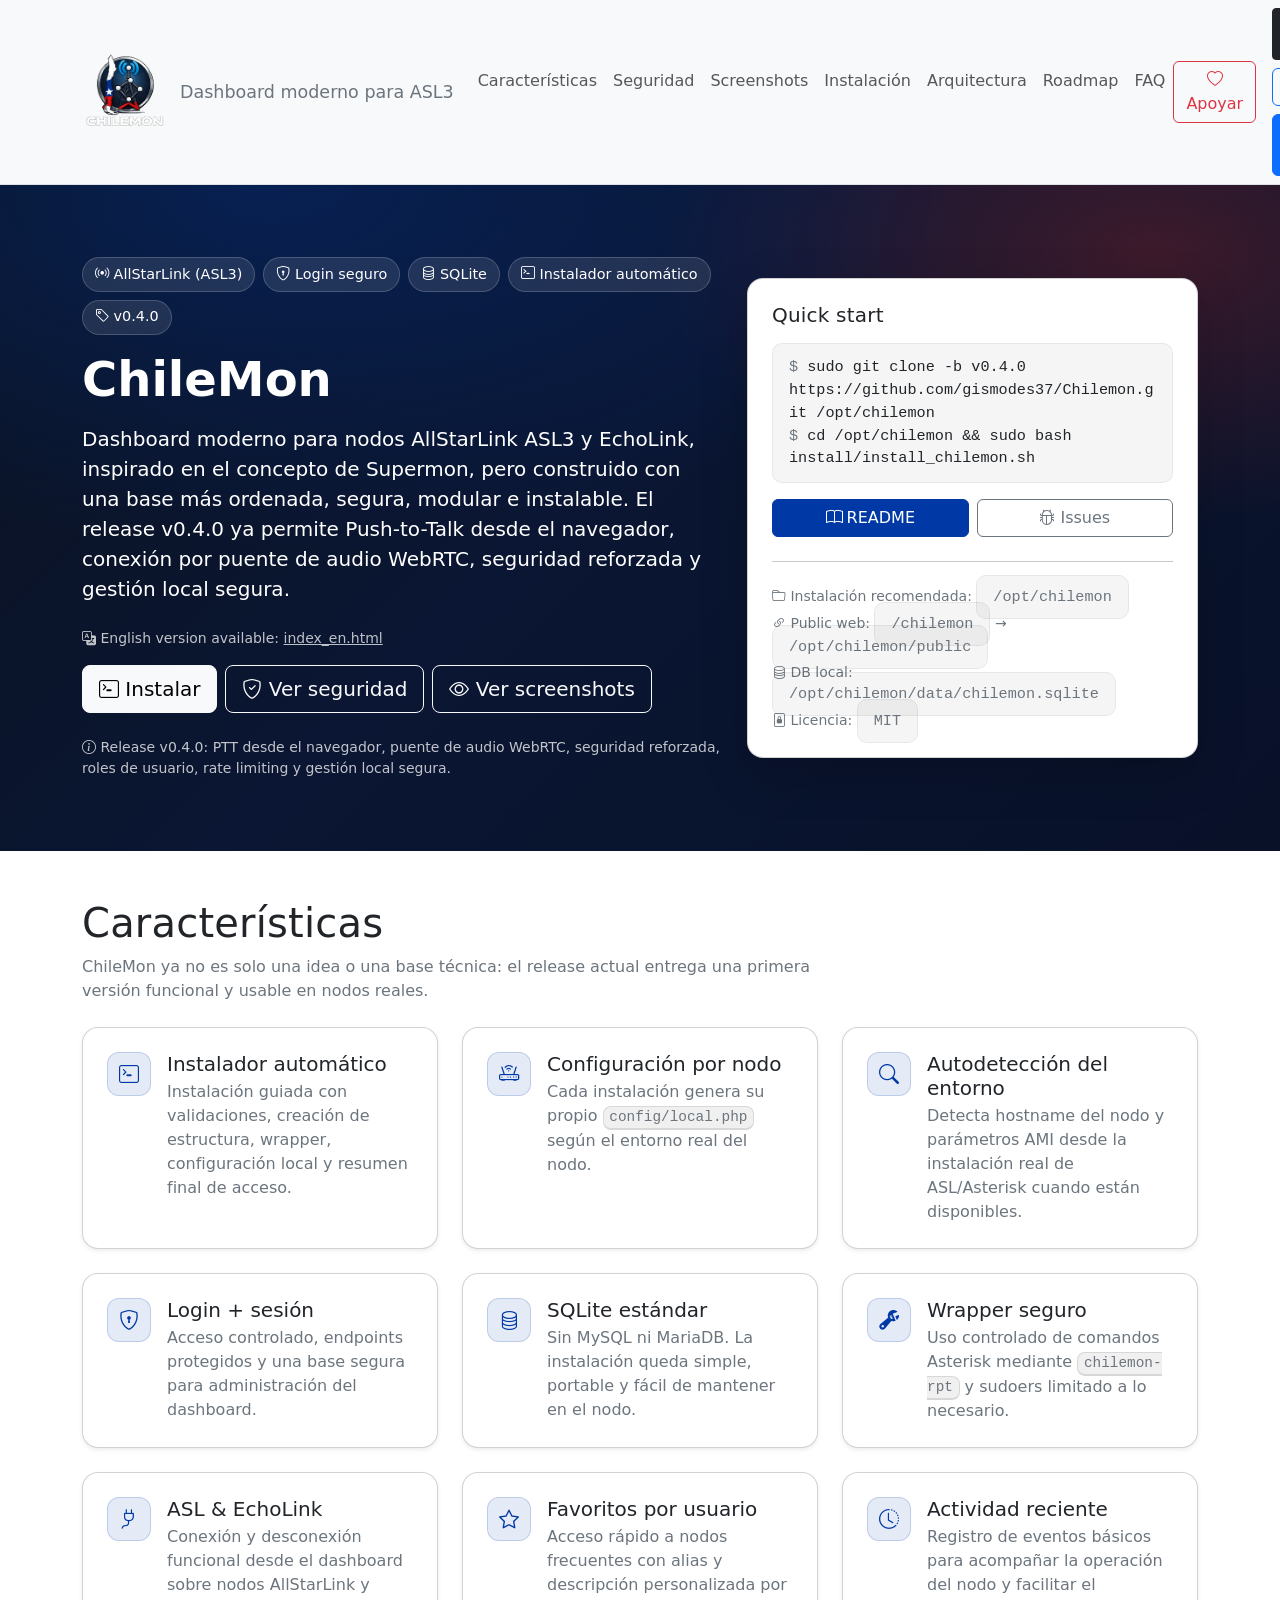
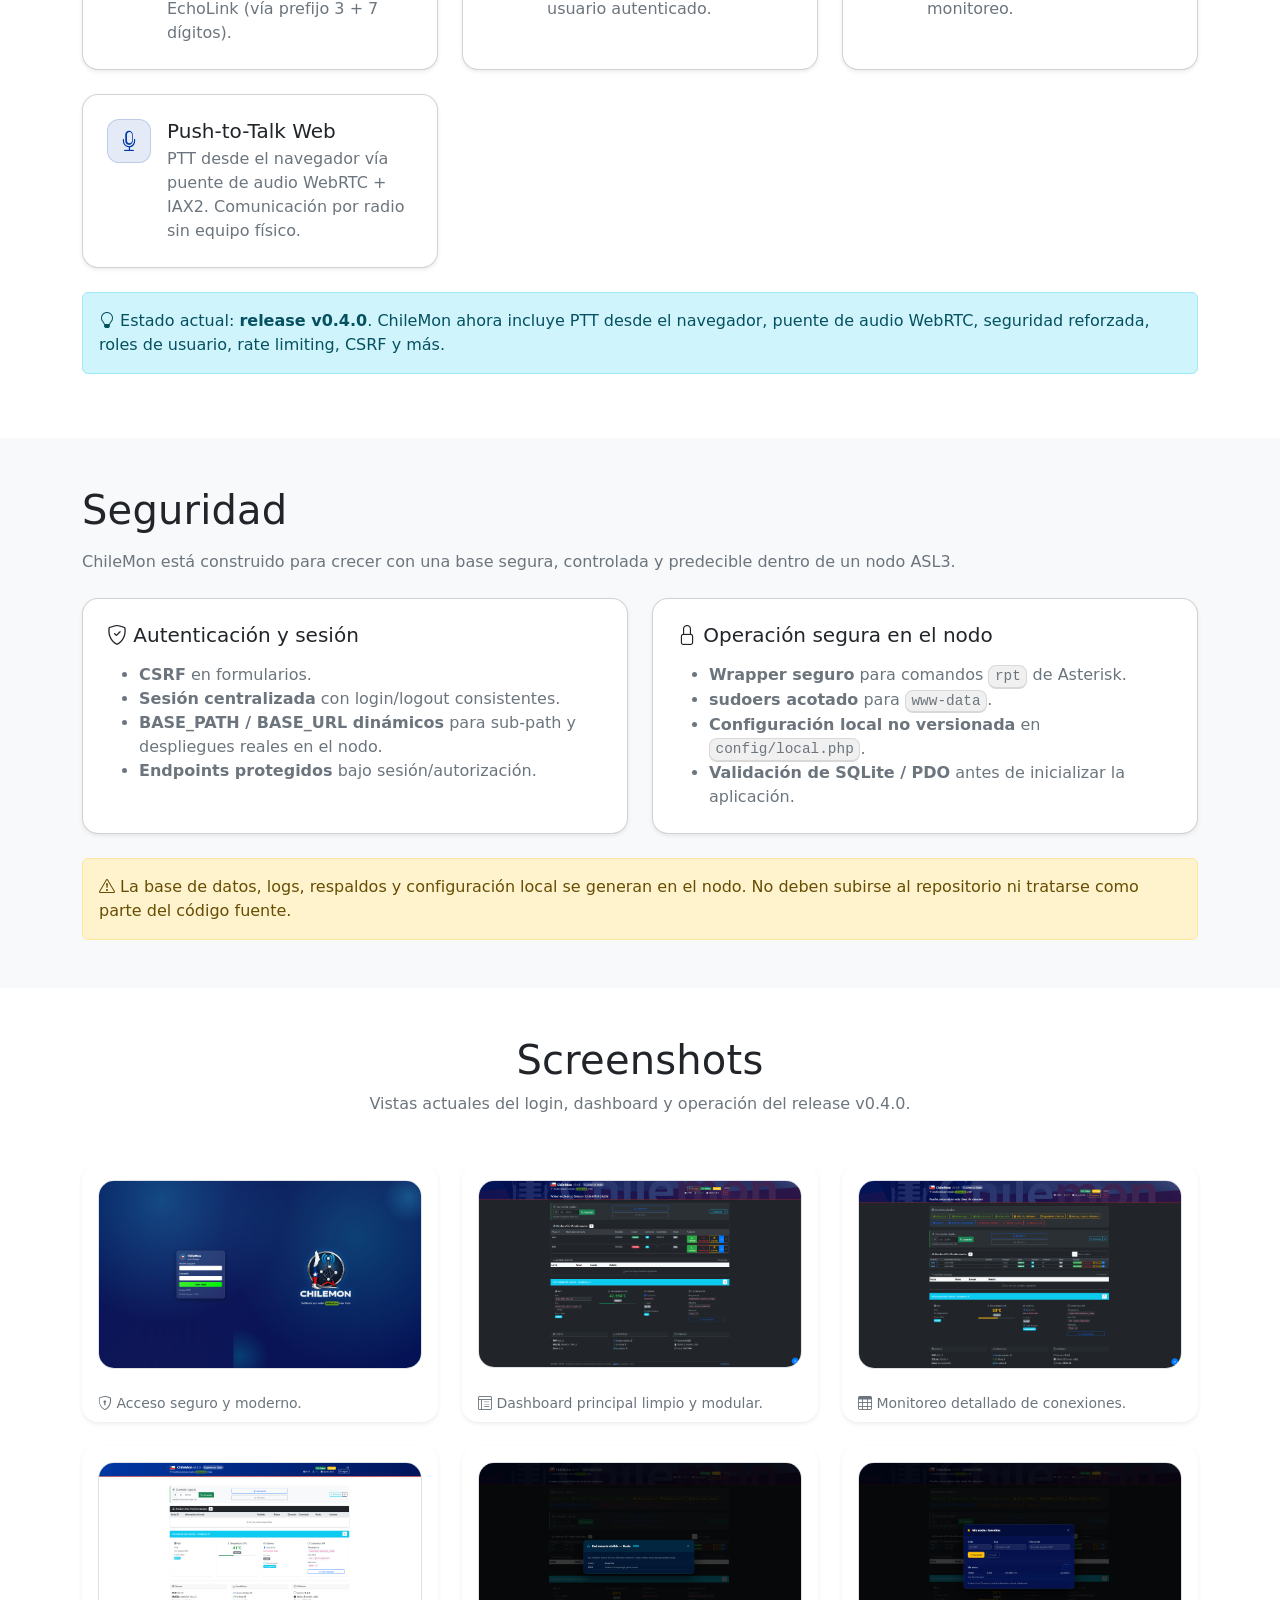
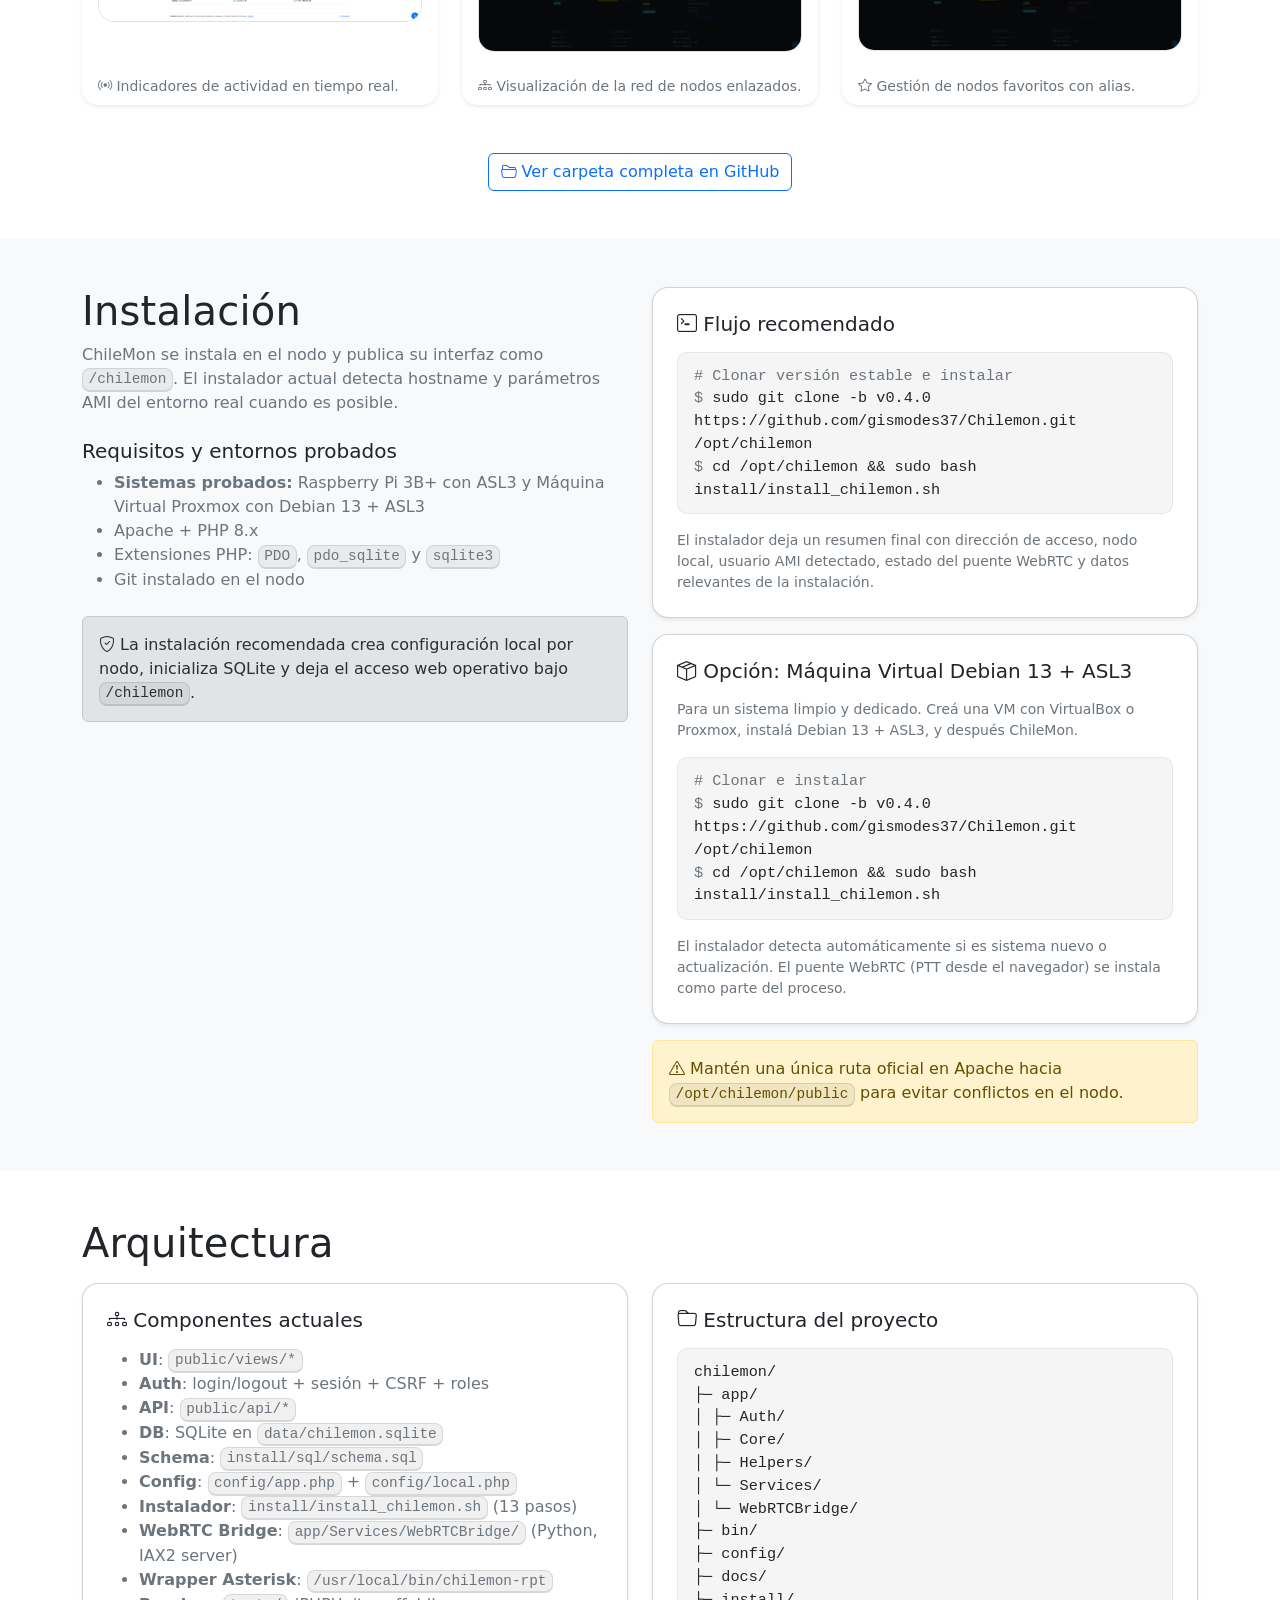
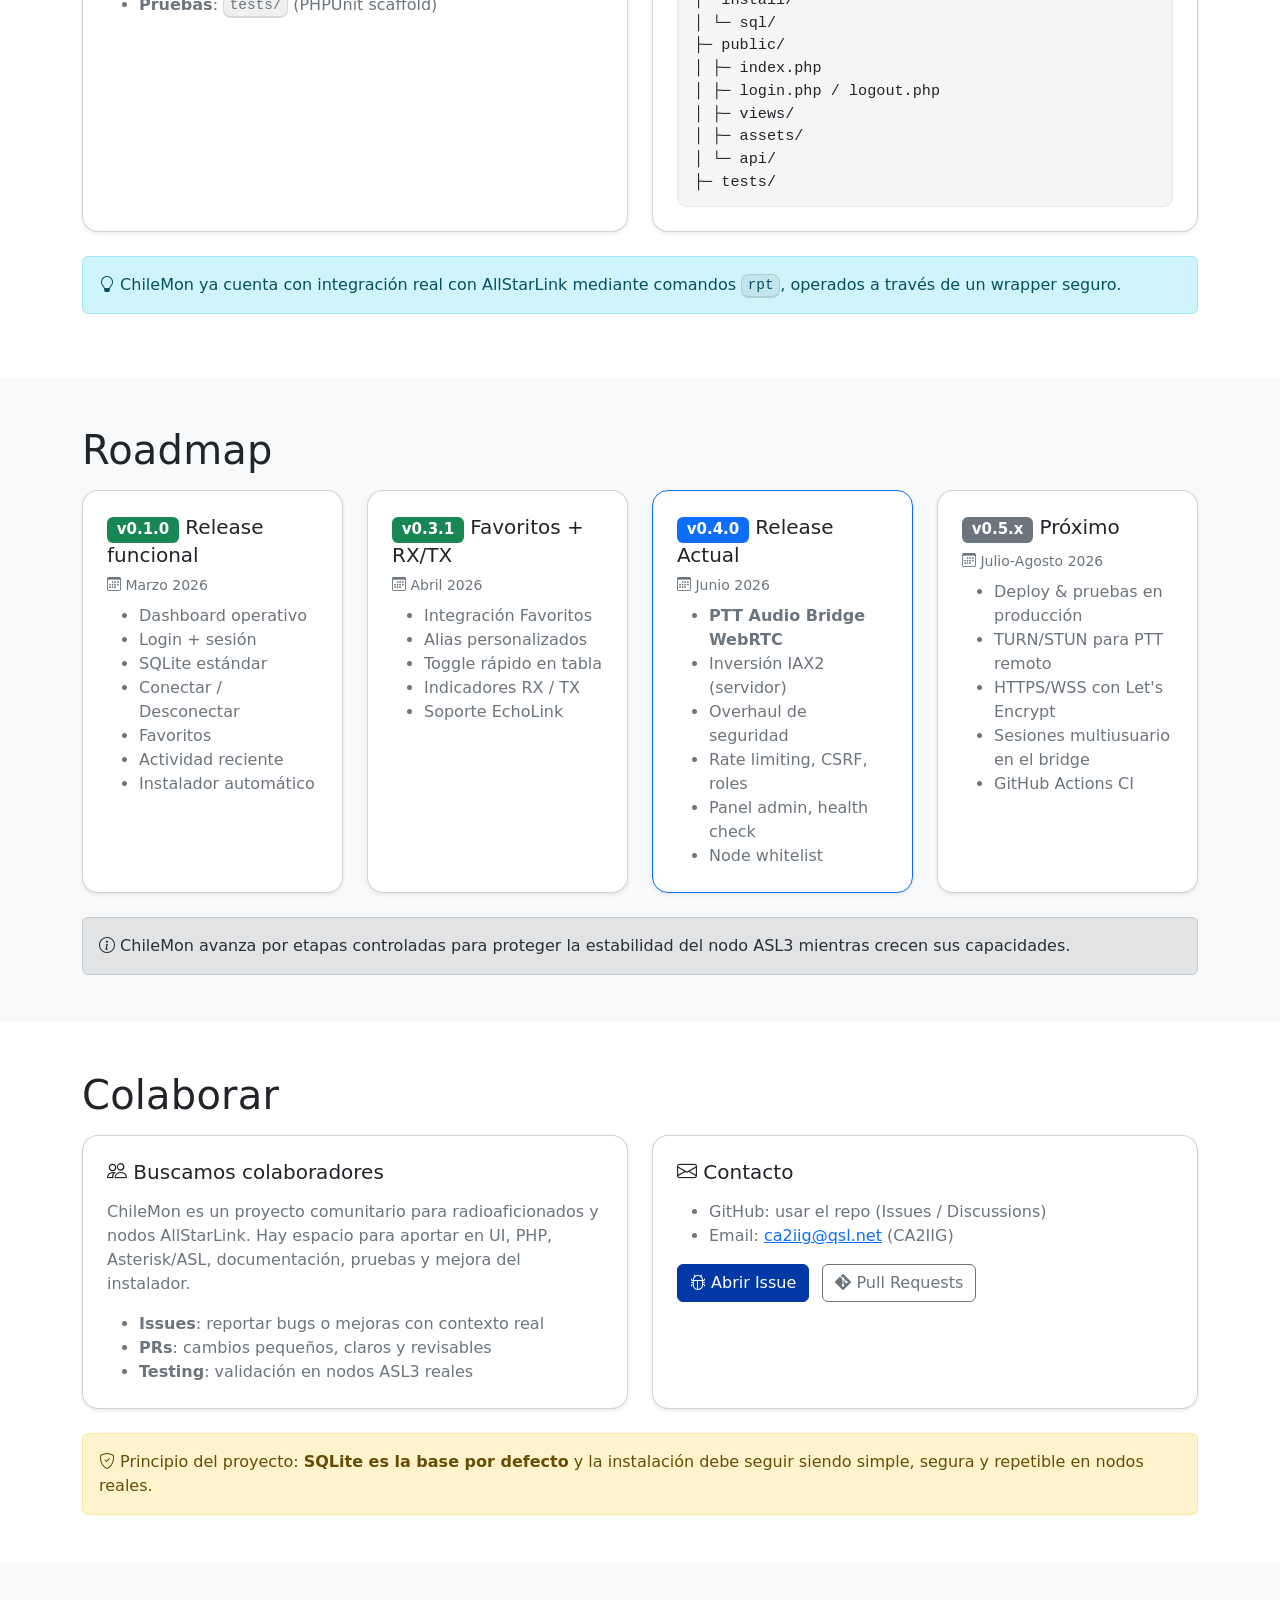
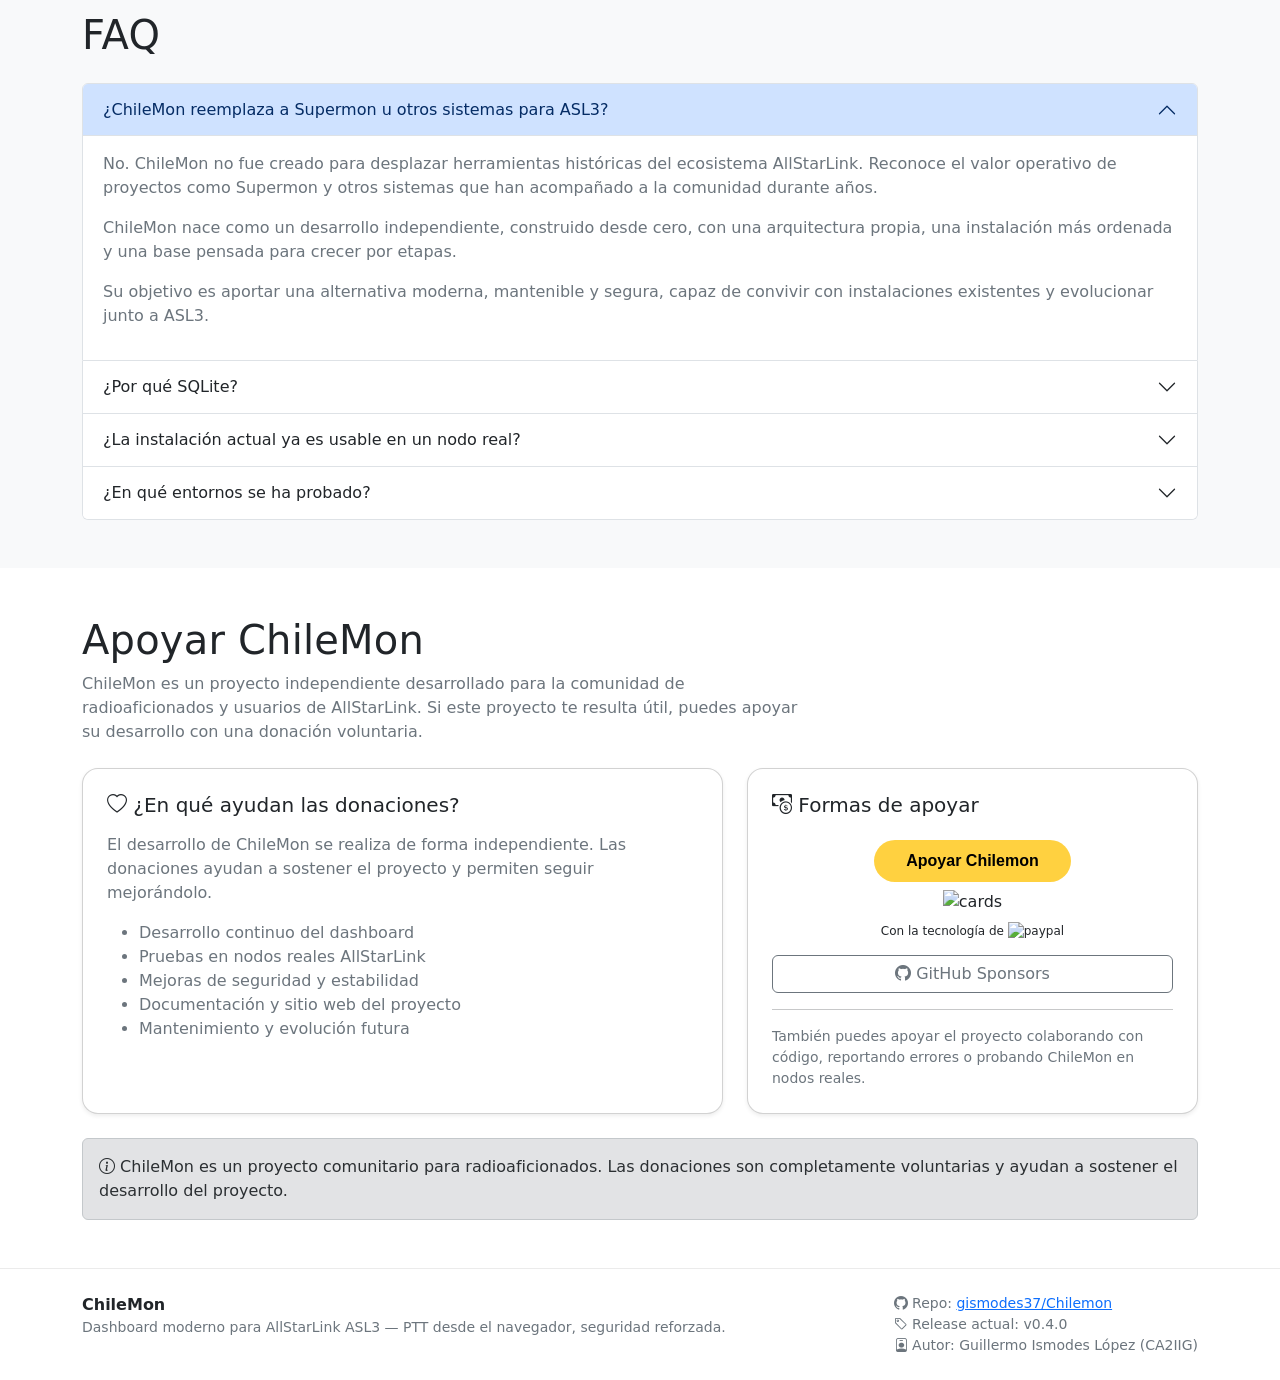
==== commit ade76faa: "docs(site): comprehensive update — roadmap dates, Debian 13 VM option, v0.4.0 references, architectu" ====
--- a/docs/index.html
+++ b/docs/index.html
@@ -116,8 +116,8 @@
           <div class="card-body p-4">
             <h2 class="h5 section-title mb-3">Quick start</h2>
 
-            <div class="code mb-3">
-              <div><span class="text-secondary">$</span> sudo git clone -b v0.1.0 https://github.com/gismodes37/Chilemon.git /opt/chilemon</div>
+              <div class="code mb-3">
+              <div><span class="text-secondary">$</span> sudo git clone -b v0.4.0 https://github.com/gismodes37/Chilemon.git /opt/chilemon</div>
               <div><span class="text-secondary">$</span> cd /opt/chilemon && sudo bash install/install_chilemon.sh</div>
             </div>
 
@@ -360,7 +360,7 @@
     <div class="container">
       <div class="text-center mb-5">
         <h2 class="h1 section-title">Screenshots</h2>
-        <p class="text-secondary mb-0">Vistas actuales del login, dashboard y operación básica del release v0.3.1.</p>
+        <p class="text-secondary mb-0">Vistas actuales del login, dashboard y operación del release v0.4.0.</p>
       </div>
 
       <div class="row g-4">
@@ -476,28 +476,27 @@
               <h3 class="h5 mb-3"><i class="bi bi-terminal"></i> Flujo recomendado</h3>
               <div class="code">
                 <div><span class="text-secondary"># Clonar versión estable e instalar</span></div>
-                <div><span class="text-secondary">$</span> sudo git clone -b v0.1.0 https://github.com/gismodes37/Chilemon.git /opt/chilemon</div>
+                <div><span class="text-secondary">$</span> sudo git clone -b v0.4.0 https://github.com/gismodes37/Chilemon.git /opt/chilemon</div>
                 <div><span class="text-secondary">$</span> cd /opt/chilemon && sudo bash install/install_chilemon.sh</div>
               </div>
 
               <div class="mt-3 small text-secondary">
-                El instalador deja un resumen final con dirección de acceso, nodo local, usuario AMI detectado y datos relevantes de la instalación.
+                El instalador deja un resumen final con dirección de acceso, nodo local, usuario AMI detectado, estado del puente WebRTC y datos relevantes de la instalación.
               </div>
             </div>
           </div>
 
           <div class="card shadow-sm mt-3">
             <div class="card-body p-4">
-              <h3 class="h5 mb-3"><i class="bi bi-box-seam"></i> Opción: Desarrollo Local (Docker)</h3>
-              <p class="text-secondary small mb-3">Para pruebas sin un nodo real, usa Docker Compose.</p>
+              <h3 class="h5 mb-3"><i class="bi bi-box-seam"></i> Opción: Máquina Virtual Debian 13 + ASL3</h3>
+              <p class="text-secondary small mb-3">Para un sistema limpio y dedicado. Creá una VM con VirtualBox o Proxmox, instalá Debian 13 + ASL3, y después ChileMon.</p>
               <div class="code">
-                <div><span class="text-secondary"># Clonar e iniciar contenedor</span></div>
-                <div><span class="text-secondary">$</span> docker-compose up -d --build</div>
-                <div><span class="text-secondary"># Inicializar DB y Usuario</span></div>
-                <div><span class="text-secondary">$</span> docker-compose exec chilemon php bin/install.php</div>
+                <div><span class="text-secondary"># Clonar e instalar</span></div>
+                <div><span class="text-secondary">$</span> sudo git clone -b v0.4.0 https://github.com/gismodes37/Chilemon.git /opt/chilemon</div>
+                <div><span class="text-secondary">$</span> cd /opt/chilemon && sudo bash install/install_chilemon.sh</div>
               </div>
               <div class="mt-3 small text-secondary">
-                Accede a <code>http://localhost:8080</code>.
+                El instalador detecta automáticamente si es sistema nuevo o actualización. El puente WebRTC (PTT desde el navegador) se instala como parte del proceso.
               </div>
             </div>
           </div>
@@ -521,14 +520,15 @@
               <h3 class="h5 mb-3"><i class="bi bi-diagram-3"></i> Componentes actuales</h3>
               <ul class="text-secondary mb-0">
                 <li><strong>UI</strong>: <span class="kbd">public/views/*</span></li>
-                <li><strong>Auth</strong>: login/logout + sesión + CSRF</li>
+                <li><strong>Auth</strong>: login/logout + sesión + CSRF + roles</li>
                 <li><strong>API</strong>: <span class="kbd">public/api/*</span></li>
                 <li><strong>DB</strong>: SQLite en <span class="kbd">data/chilemon.sqlite</span></li>
                 <li><strong>Schema</strong>: <span class="kbd">install/sql/schema.sql</span></li>
                 <li><strong>Config</strong>: <span class="kbd">config/app.php</span> + <span class="kbd">config/local.php</span></li>
-                <li><strong>Instalador</strong>: <span class="kbd">install/install_chilemon.sh</span></li>
-                <li><strong>Inicialización</strong>: <span class="kbd">bin/install.php</span></li>
+                <li><strong>Instalador</strong>: <span class="kbd">install/install_chilemon.sh</span> (13 pasos)</li>
+                <li><strong>WebRTC Bridge</strong>: <span class="kbd">app/Services/WebRTCBridge/</span> (Python, IAX2 server)</li>
                 <li><strong>Wrapper Asterisk</strong>: <span class="kbd">/usr/local/bin/chilemon-rpt</span></li>
+                <li><strong>Pruebas</strong>: <span class="kbd">tests/</span> (PHPUnit scaffold)</li>
               </ul>
             </div>
           </div>
@@ -545,8 +545,10 @@
                 <div>│  ├─ Core/</div>
                 <div>│  ├─ Helpers/</div>
                 <div>│  └─ Services/</div>
+                <div>│     └─ WebRTCBridge/</div>
                 <div>├─ bin/</div>
                 <div>├─ config/</div>
+                <div>├─ docs/</div>
                 <div>├─ install/</div>
                 <div>│  └─ sql/</div>
                 <div>├─ public/</div>
@@ -555,7 +557,7 @@
                 <div>│  ├─ views/</div>
                 <div>│  ├─ assets/</div>
                 <div>│  └─ api/</div>
-                <div>└─ docs/</div>
+                <div>├─ tests/</div>
               </div>
             </div>
           </div>
@@ -578,6 +580,7 @@
           <div class="card h-100 shadow-sm">
             <div class="card-body p-4">
               <h3 class="h5"><span class="badge text-bg-success">v0.1.0</span> Release funcional</h3>
+              <div class="small text-secondary mb-2"><i class="bi bi-calendar3"></i> Marzo 2026</div>
               <ul class="text-secondary mb-0">
                 <li>Dashboard operativo</li>
                 <li>Login + sesión</li>
@@ -595,6 +598,7 @@
           <div class="card h-100 shadow-sm">
             <div class="card-body p-4">
               <h3 class="h5"><span class="badge text-bg-success">v0.3.1</span> Favoritos + RX/TX</h3>
+              <div class="small text-secondary mb-2"><i class="bi bi-calendar3"></i> Abril 2026</div>
               <ul class="text-secondary mb-0">
                 <li>Integración Favoritos</li>
                 <li>Alias personalizados</li>
@@ -610,6 +614,7 @@
           <div class="card h-100 shadow-sm border-primary">
             <div class="card-body p-4">
               <h3 class="h5"><span class="badge text-bg-primary">v0.4.0</span> Release Actual</h3>
+              <div class="small text-secondary mb-2"><i class="bi bi-calendar3"></i> Junio 2026</div>
               <ul class="text-secondary mb-0">
                 <li><strong>PTT Audio Bridge WebRTC</strong></li>
                 <li>Inversión IAX2 (servidor)</li>
@@ -626,11 +631,13 @@
           <div class="card h-100 shadow-sm">
             <div class="card-body p-4">
               <h3 class="h5"><span class="badge text-bg-secondary">v0.5.x</span> Próximo</h3>
+              <div class="small text-secondary mb-2"><i class="bi bi-calendar3"></i> Julio-Agosto 2026</div>
               <ul class="text-secondary mb-0">
-                <li>Deploy & pruebas prod</li>
+                <li>Deploy & pruebas en producción</li>
                 <li>TURN/STUN para PTT remoto</li>
-                <li>HTTPS/WSS</li>
-                <li>Sesiones multiusuario</li>
+                <li>HTTPS/WSS con Let's Encrypt</li>
+                <li>Sesiones multiusuario en el bridge</li>
+                <li>GitHub Actions CI</li>
               </ul>
             </div>
           </div>
@@ -868,7 +875,7 @@
       <div>
         <div class="fw-semibold">ChileMon</div>
         <div class="text-secondary small">
-          Dashboard moderno para AllStarLink ASL3 — primer release funcional.
+          Dashboard moderno para AllStarLink ASL3 — PTT desde el navegador, seguridad reforzada.
         </div>
       </div>
       <div class="text-secondary small">
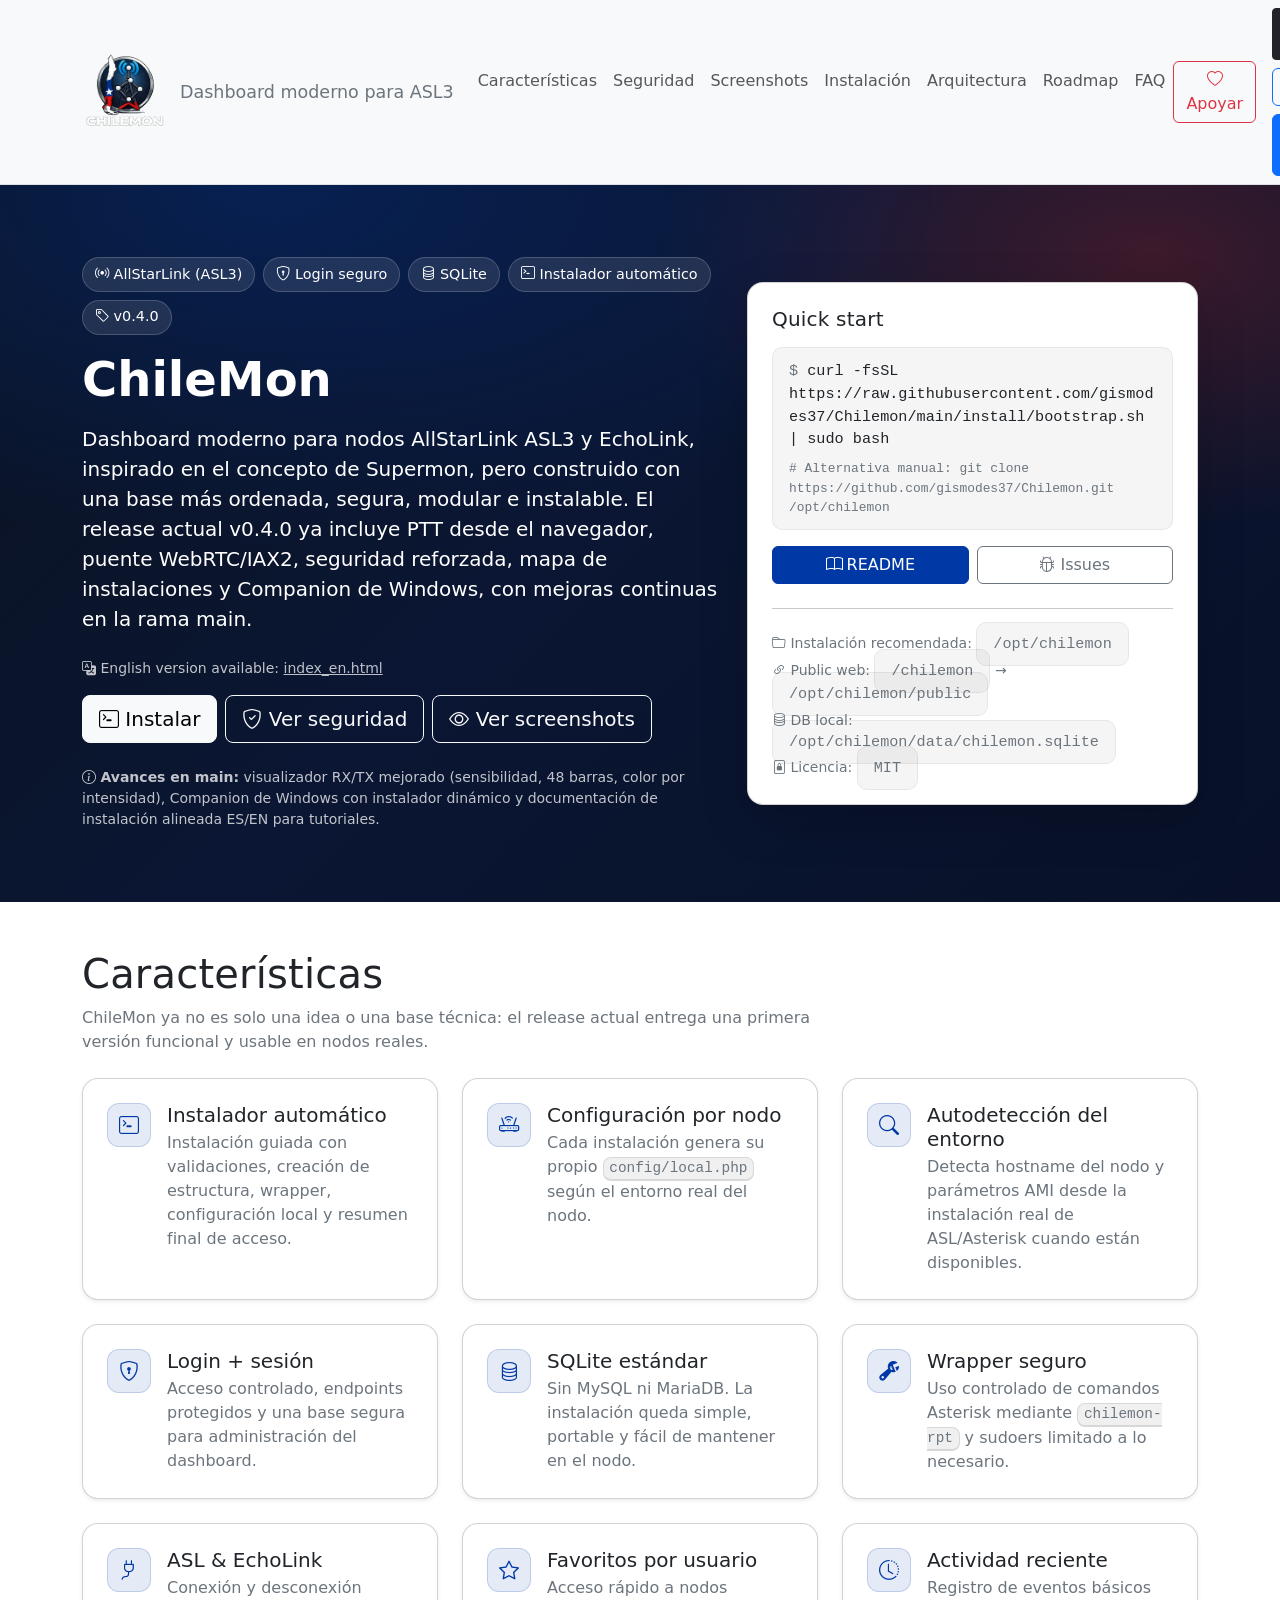
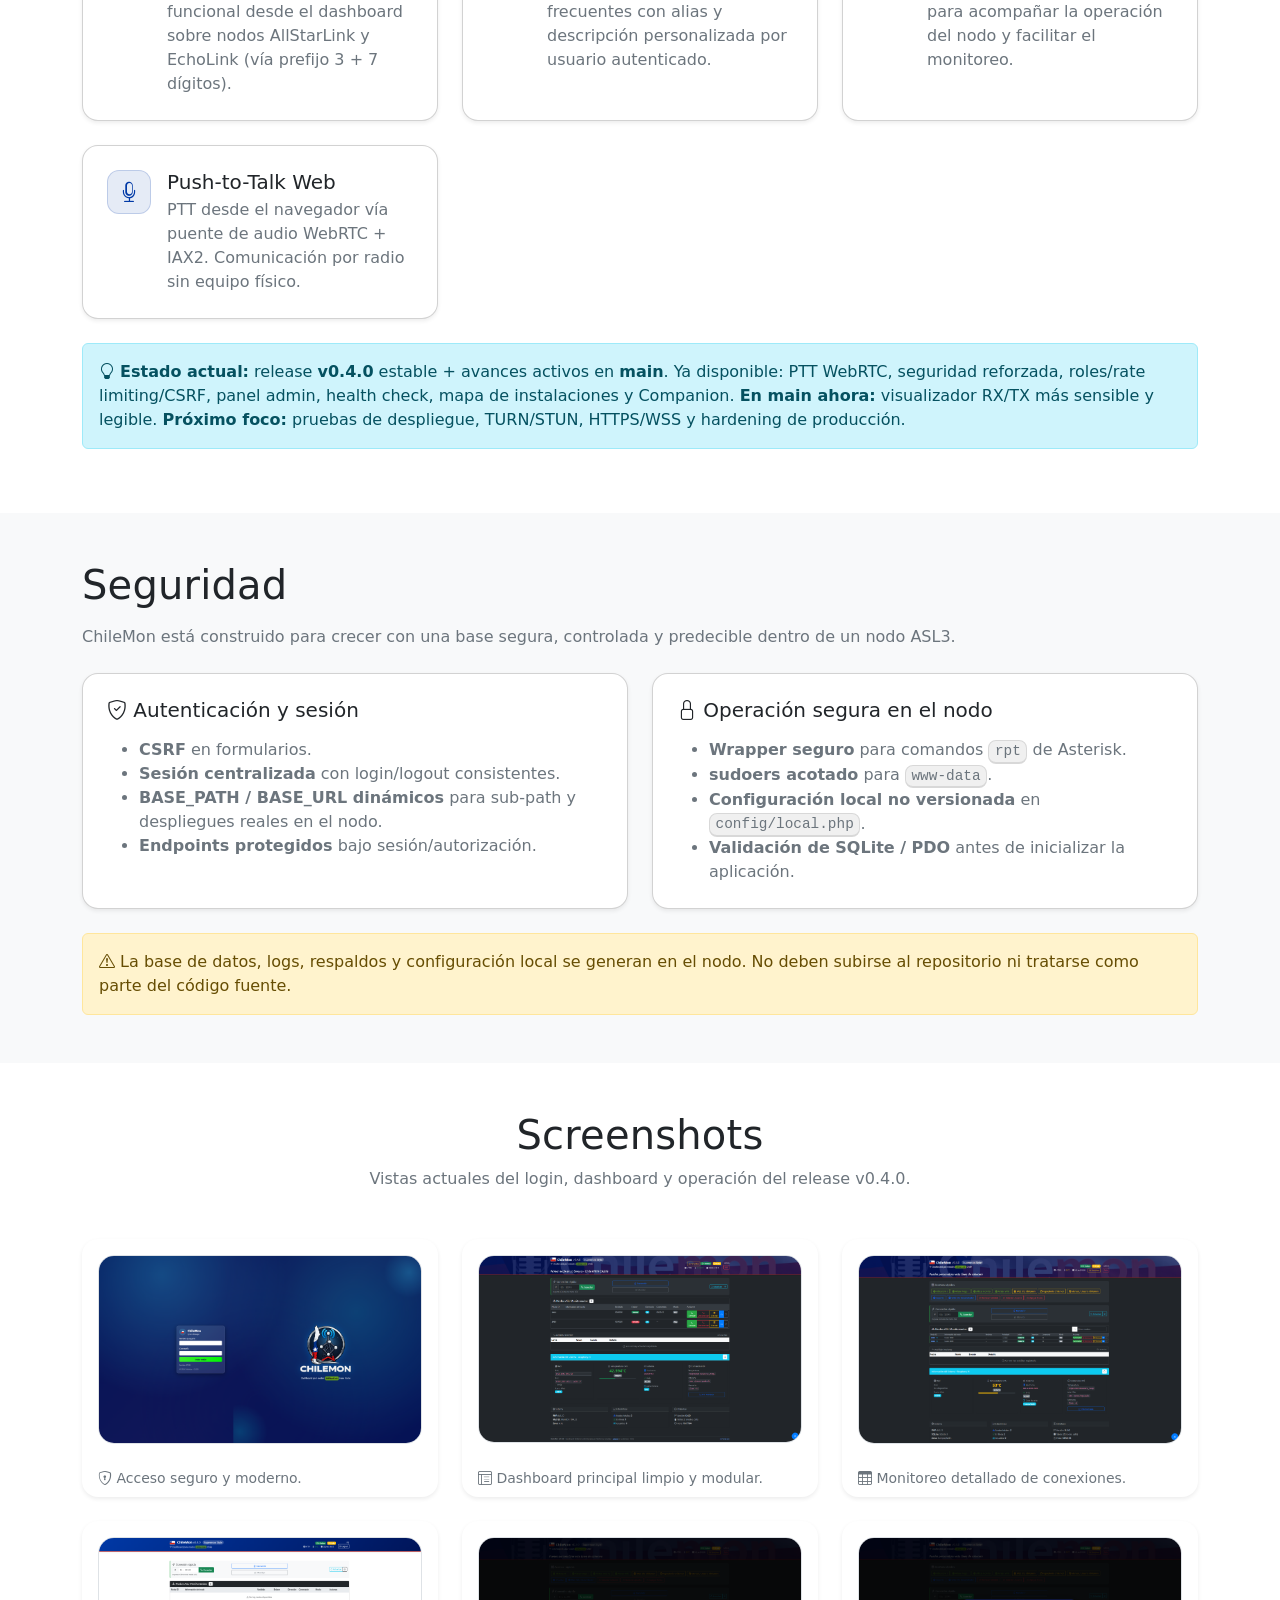
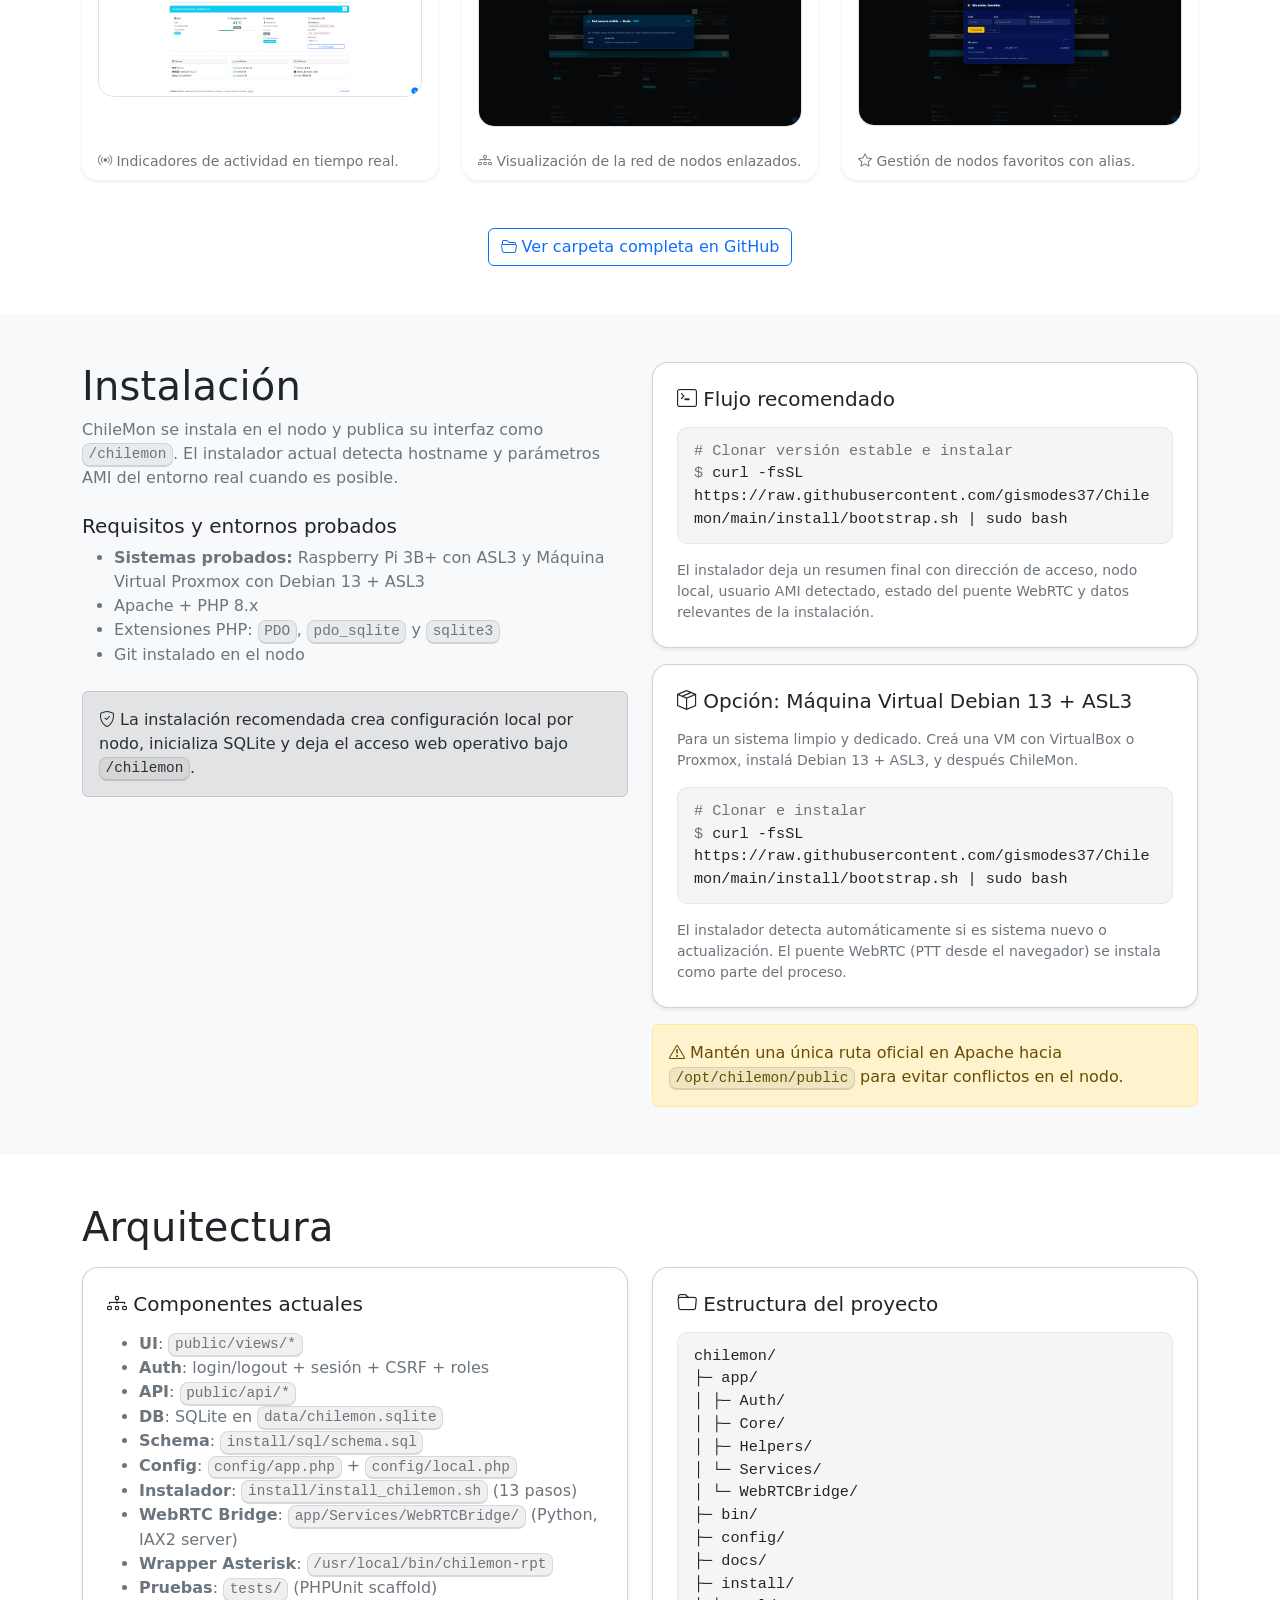
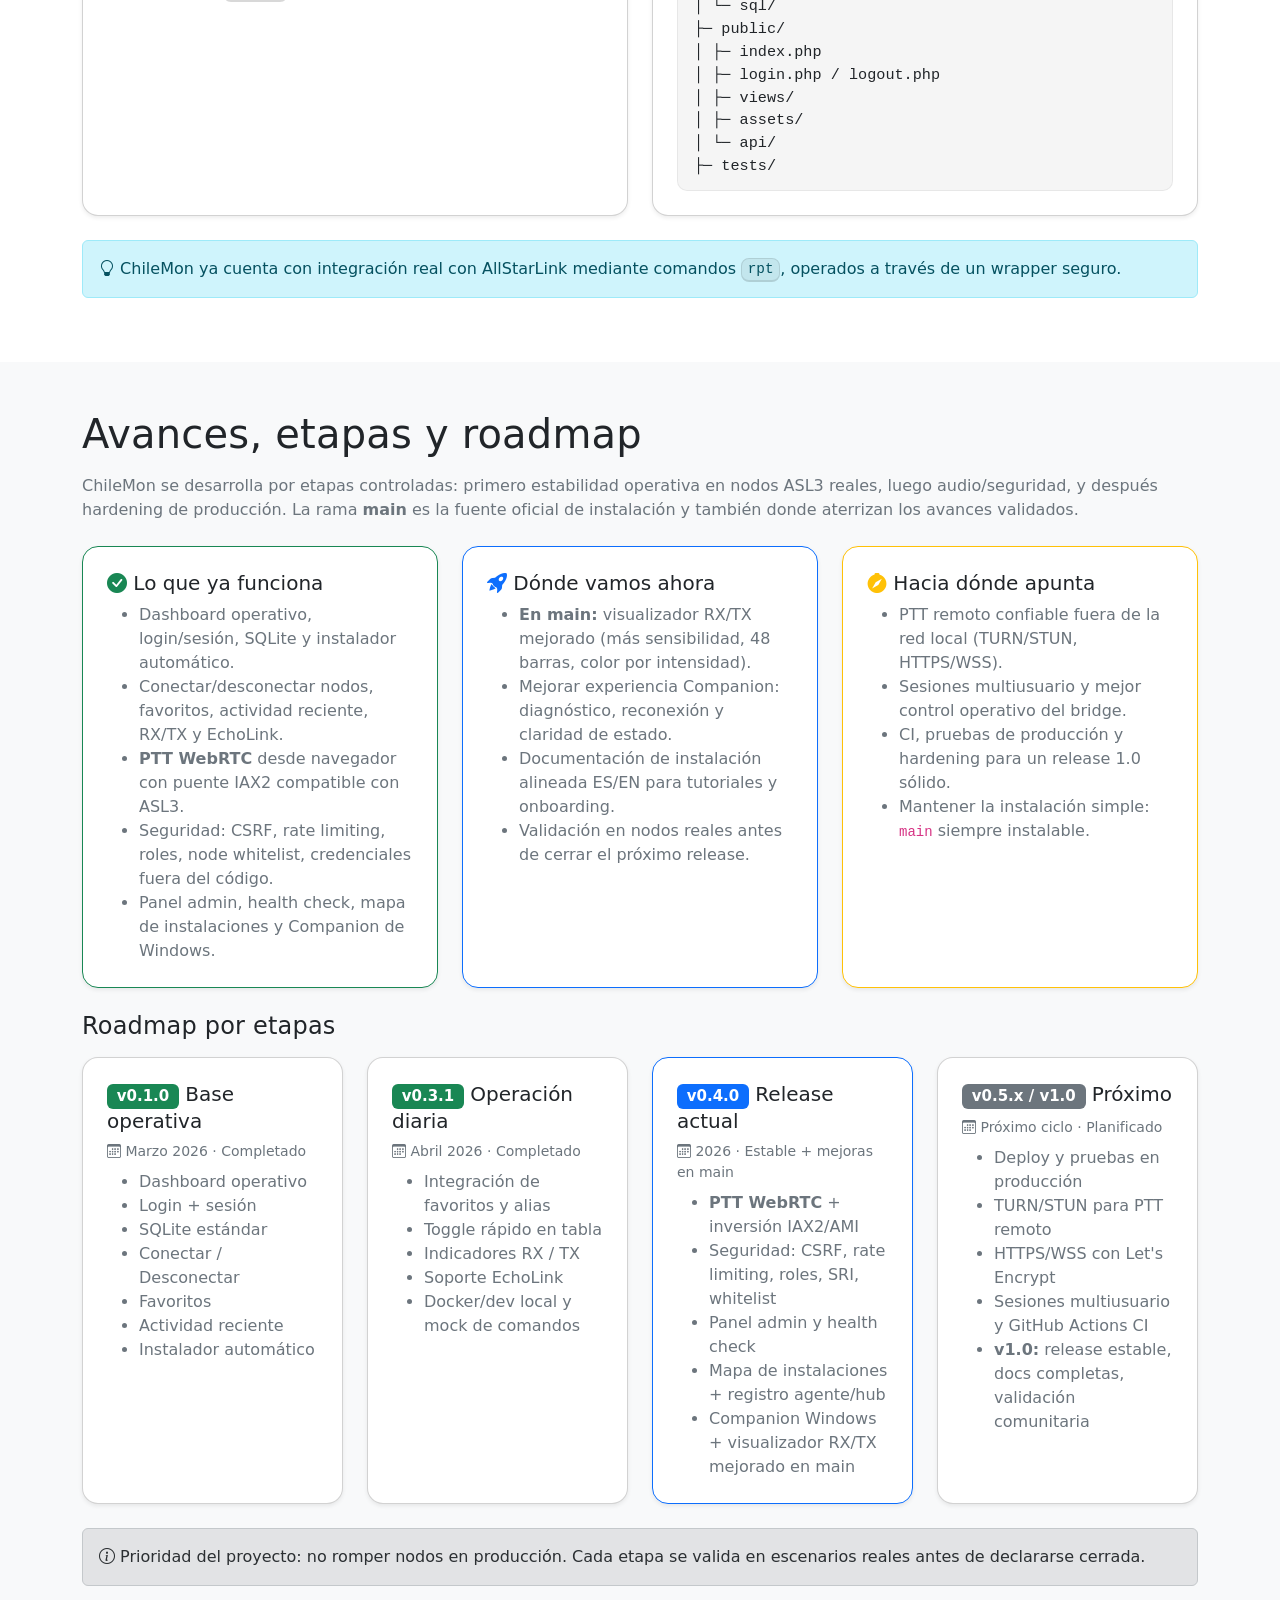
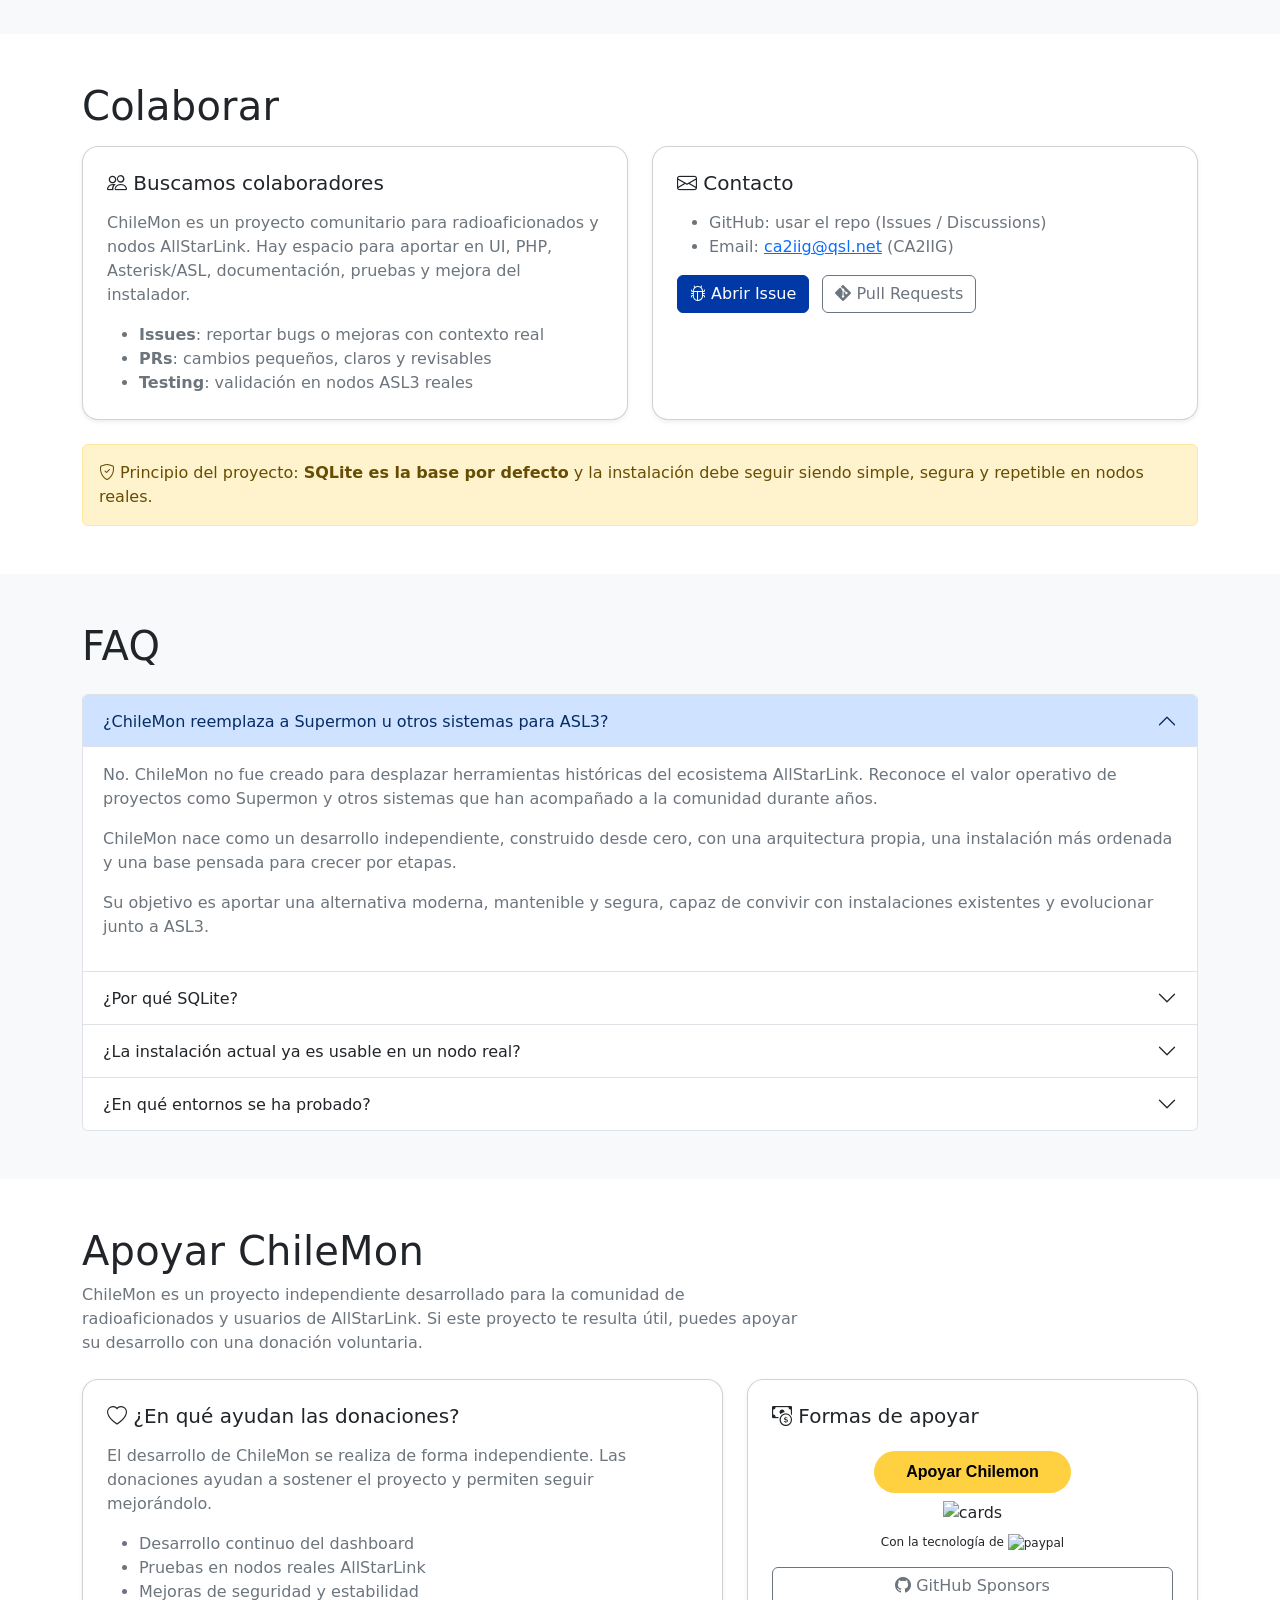
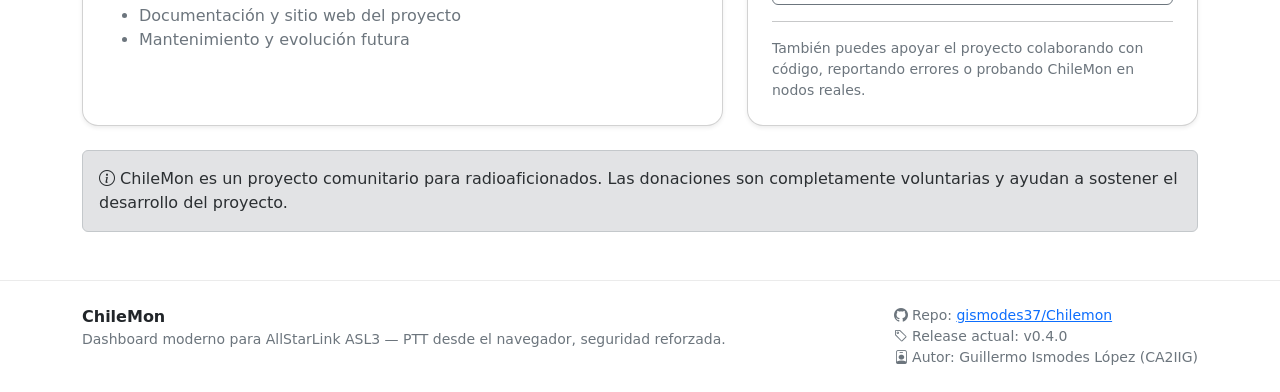
==== commit 0878085a: "docs(web): update project site with progress and roadmap Refresh ES/EN project pages with current st" ====
--- a/docs/index.html
+++ b/docs/index.html
@@ -85,7 +85,7 @@
         <p class="lead opacity-90 mb-4">
           Dashboard moderno para nodos <strong>AllStarLink ASL3</strong> y <strong>EchoLink</strong>, inspirado en el concepto de Supermon,
           pero construido con una base más ordenada, segura, modular e instalable.
-          El release v0.4.0 ya permite <strong>Push-to-Talk desde el navegador, conexión por puente de audio WebRTC, seguridad reforzada y gestión local segura</strong>.
+          El release actual <strong>v0.4.0</strong> ya incluye <strong>PTT desde el navegador, puente WebRTC/IAX2, seguridad reforzada, mapa de instalaciones y Companion de Windows</strong>, con mejoras continuas en la rama <strong>main</strong>.
         </p>
 
         <div class="small opacity-75 mb-3">
@@ -107,7 +107,7 @@
 
         <div class="mt-4 small opacity-75">
           <i class="bi bi-info-circle"></i>
-          Release v0.4.0: PTT desde el navegador, puente de audio WebRTC, seguridad reforzada, roles de usuario, rate limiting y gestión local segura.
+          <strong>Avances en main:</strong> visualizador RX/TX mejorado (sensibilidad, 48 barras, color por intensidad), Companion de Windows con instalador dinámico y documentación de instalación alineada ES/EN para tutoriales.
         </div>
       </div>
 
@@ -117,8 +117,8 @@
             <h2 class="h5 section-title mb-3">Quick start</h2>
 
               <div class="code mb-3">
-              <div><span class="text-secondary">$</span> sudo git clone -b v0.4.0 https://github.com/gismodes37/Chilemon.git /opt/chilemon</div>
-              <div><span class="text-secondary">$</span> cd /opt/chilemon && sudo bash install/install_chilemon.sh</div>
+              <div><span class="text-secondary">$</span> curl -fsSL https://raw.githubusercontent.com/gismodes37/Chilemon/main/install/bootstrap.sh | sudo bash</div>
+              <div class="mt-2 text-secondary" style="font-size:.85em"># Alternativa manual: git clone https://github.com/gismodes37/Chilemon.git /opt/chilemon</div>
             </div>
 
             <div class="d-flex gap-2">
@@ -305,7 +305,7 @@
 
       <div class="alert alert-info mt-4">
         <i class="bi bi-lightbulb"></i>
-        Estado actual: <strong>release v0.4.0</strong>. ChileMon ahora incluye PTT desde el navegador, puente de audio WebRTC, seguridad reforzada, roles de usuario, rate limiting, CSRF y más.
+        <strong>Estado actual:</strong> release <strong>v0.4.0</strong> estable + avances activos en <strong>main</strong>. Ya disponible: PTT WebRTC, seguridad reforzada, roles/rate limiting/CSRF, panel admin, health check, mapa de instalaciones y Companion. <strong>En main ahora:</strong> visualizador RX/TX más sensible y legible. <strong>Próximo foco:</strong> pruebas de despliegue, TURN/STUN, HTTPS/WSS y hardening de producción.
       </div>
     </div>
   </section>
@@ -476,8 +476,7 @@
               <h3 class="h5 mb-3"><i class="bi bi-terminal"></i> Flujo recomendado</h3>
               <div class="code">
                 <div><span class="text-secondary"># Clonar versión estable e instalar</span></div>
-                <div><span class="text-secondary">$</span> sudo git clone -b v0.4.0 https://github.com/gismodes37/Chilemon.git /opt/chilemon</div>
-                <div><span class="text-secondary">$</span> cd /opt/chilemon && sudo bash install/install_chilemon.sh</div>
+                <div><span class="text-secondary">$</span> curl -fsSL https://raw.githubusercontent.com/gismodes37/Chilemon/main/install/bootstrap.sh | sudo bash</div>
               </div>
 
               <div class="mt-3 small text-secondary">
@@ -492,8 +491,7 @@
               <p class="text-secondary small mb-3">Para un sistema limpio y dedicado. Creá una VM con VirtualBox o Proxmox, instalá Debian 13 + ASL3, y después ChileMon.</p>
               <div class="code">
                 <div><span class="text-secondary"># Clonar e instalar</span></div>
-                <div><span class="text-secondary">$</span> sudo git clone -b v0.4.0 https://github.com/gismodes37/Chilemon.git /opt/chilemon</div>
-                <div><span class="text-secondary">$</span> cd /opt/chilemon && sudo bash install/install_chilemon.sh</div>
+                <div><span class="text-secondary">$</span> curl -fsSL https://raw.githubusercontent.com/gismodes37/Chilemon/main/install/bootstrap.sh | sudo bash</div>
               </div>
               <div class="mt-3 small text-secondary">
                 El instalador detecta automáticamente si es sistema nuevo o actualización. El puente WebRTC (PTT desde el navegador) se instala como parte del proceso.
@@ -573,14 +571,62 @@
 
   <section id="milestones" class="py-5 bg-body-tertiary">
     <div class="container">
-      <h2 class="h1 section-title mb-3">Roadmap</h2>
-
+      <h2 class="h1 section-title mb-3">Avances, etapas y roadmap</h2>
+      <p class="text-secondary mb-4">
+        ChileMon se desarrolla por etapas controladas: primero estabilidad operativa en nodos ASL3 reales, luego audio/seguridad, y después hardening de producción.
+        La rama <strong>main</strong> es la fuente oficial de instalación y también donde aterrizan los avances validados.
+      </p>
+
+      <div class="row g-4 mb-4">
+        <div class="col-lg-4">
+          <div class="card h-100 shadow-sm border-success">
+            <div class="card-body p-4">
+              <h3 class="h5"><i class="bi bi-check-circle-fill text-success"></i> Lo que ya funciona</h3>
+              <ul class="text-secondary mb-0">
+                <li>Dashboard operativo, login/sesión, SQLite y instalador automático.</li>
+                <li>Conectar/desconectar nodos, favoritos, actividad reciente, RX/TX y EchoLink.</li>
+                <li><strong>PTT WebRTC</strong> desde navegador con puente IAX2 compatible con ASL3.</li>
+                <li>Seguridad: CSRF, rate limiting, roles, node whitelist, credenciales fuera del código.</li>
+                <li>Panel admin, health check, mapa de instalaciones y Companion de Windows.</li>
+              </ul>
+            </div>
+          </div>
+        </div>
+        <div class="col-lg-4">
+          <div class="card h-100 shadow-sm border-primary">
+            <div class="card-body p-4">
+              <h3 class="h5"><i class="bi bi-rocket-takeoff-fill text-primary"></i> Dónde vamos ahora</h3>
+              <ul class="text-secondary mb-0">
+                <li><strong>En main:</strong> visualizador RX/TX mejorado (más sensibilidad, 48 barras, color por intensidad).</li>
+                <li>Mejorar experiencia Companion: diagnóstico, reconexión y claridad de estado.</li>
+                <li>Documentación de instalación alineada ES/EN para tutoriales y onboarding.</li>
+                <li>Validación en nodos reales antes de cerrar el próximo release.</li>
+              </ul>
+            </div>
+          </div>
+        </div>
+        <div class="col-lg-4">
+          <div class="card h-100 shadow-sm border-warning">
+            <div class="card-body p-4">
+              <h3 class="h5"><i class="bi bi-compass-fill text-warning"></i> Hacia dónde apunta</h3>
+              <ul class="text-secondary mb-0">
+                <li>PTT remoto confiable fuera de la red local (TURN/STUN, HTTPS/WSS).</li>
+                <li>Sesiones multiusuario y mejor control operativo del bridge.</li>
+                <li>CI, pruebas de producción y hardening para un release 1.0 sólido.</li>
+                <li>Mantener la instalación simple: <code>main</code> siempre instalable.</li>
+              </ul>
+            </div>
+          </div>
+        </div>
+      </div>
+
+      <h3 class="h4 section-title mb-3">Roadmap por etapas</h3>
       <div class="row g-4">
         <div class="col-lg-3">
           <div class="card h-100 shadow-sm">
             <div class="card-body p-4">
-              <h3 class="h5"><span class="badge text-bg-success">v0.1.0</span> Release funcional</h3>
-              <div class="small text-secondary mb-2"><i class="bi bi-calendar3"></i> Marzo 2026</div>
+              <h3 class="h5"><span class="badge text-bg-success">v0.1.0</span> Base operativa</h3>
+              <div class="small text-secondary mb-2"><i class="bi bi-calendar3"></i> Marzo 2026 · Completado</div>
               <ul class="text-secondary mb-0">
                 <li>Dashboard operativo</li>
                 <li>Login + sesión</li>
@@ -597,14 +643,14 @@
         <div class="col-lg-3">
           <div class="card h-100 shadow-sm">
             <div class="card-body p-4">
-              <h3 class="h5"><span class="badge text-bg-success">v0.3.1</span> Favoritos + RX/TX</h3>
-              <div class="small text-secondary mb-2"><i class="bi bi-calendar3"></i> Abril 2026</div>
-              <ul class="text-secondary mb-0">
-                <li>Integración Favoritos</li>
-                <li>Alias personalizados</li>
+              <h3 class="h5"><span class="badge text-bg-success">v0.3.1</span> Operación diaria</h3>
+              <div class="small text-secondary mb-2"><i class="bi bi-calendar3"></i> Abril 2026 · Completado</div>
+              <ul class="text-secondary mb-0">
+                <li>Integración de favoritos y alias</li>
                 <li>Toggle rápido en tabla</li>
                 <li>Indicadores RX / TX</li>
                 <li>Soporte EchoLink</li>
+                <li>Docker/dev local y mock de comandos</li>
               </ul>
             </div>
           </div>
@@ -613,15 +659,14 @@
         <div class="col-lg-3">
           <div class="card h-100 shadow-sm border-primary">
             <div class="card-body p-4">
-              <h3 class="h5"><span class="badge text-bg-primary">v0.4.0</span> Release Actual</h3>
-              <div class="small text-secondary mb-2"><i class="bi bi-calendar3"></i> Junio 2026</div>
-              <ul class="text-secondary mb-0">
-                <li><strong>PTT Audio Bridge WebRTC</strong></li>
-                <li>Inversión IAX2 (servidor)</li>
-                <li>Overhaul de seguridad</li>
-                <li>Rate limiting, CSRF, roles</li>
-                <li>Panel admin, health check</li>
-                <li>Node whitelist</li>
+              <h3 class="h5"><span class="badge text-bg-primary">v0.4.0</span> Release actual</h3>
+              <div class="small text-secondary mb-2"><i class="bi bi-calendar3"></i> 2026 · Estable + mejoras en main</div>
+              <ul class="text-secondary mb-0">
+                <li><strong>PTT WebRTC</strong> + inversión IAX2/AMI</li>
+                <li>Seguridad: CSRF, rate limiting, roles, SRI, whitelist</li>
+                <li>Panel admin y health check</li>
+                <li>Mapa de instalaciones + registro agente/hub</li>
+                <li>Companion Windows + visualizador RX/TX mejorado en main</li>
               </ul>
             </div>
           </div>
@@ -630,14 +675,14 @@
         <div class="col-lg-3">
           <div class="card h-100 shadow-sm">
             <div class="card-body p-4">
-              <h3 class="h5"><span class="badge text-bg-secondary">v0.5.x</span> Próximo</h3>
-              <div class="small text-secondary mb-2"><i class="bi bi-calendar3"></i> Julio-Agosto 2026</div>
-              <ul class="text-secondary mb-0">
-                <li>Deploy & pruebas en producción</li>
+              <h3 class="h5"><span class="badge text-bg-secondary">v0.5.x / v1.0</span> Próximo</h3>
+              <div class="small text-secondary mb-2"><i class="bi bi-calendar3"></i> Próximo ciclo · Planificado</div>
+              <ul class="text-secondary mb-0">
+                <li>Deploy y pruebas en producción</li>
                 <li>TURN/STUN para PTT remoto</li>
                 <li>HTTPS/WSS con Let's Encrypt</li>
-                <li>Sesiones multiusuario en el bridge</li>
-                <li>GitHub Actions CI</li>
+                <li>Sesiones multiusuario y GitHub Actions CI</li>
+                <li><strong>v1.0:</strong> release estable, docs completas, validación comunitaria</li>
               </ul>
             </div>
           </div>
@@ -647,7 +692,7 @@
 
       <div class="alert alert-secondary mt-4 mb-0">
         <i class="bi bi-info-circle"></i>
-        ChileMon avanza por etapas controladas para proteger la estabilidad del nodo ASL3 mientras crecen sus capacidades.
+        Prioridad del proyecto: no romper nodos en producción. Cada etapa se valida en escenarios reales antes de declararse cerrada.
       </div>
     </div>
   </section>
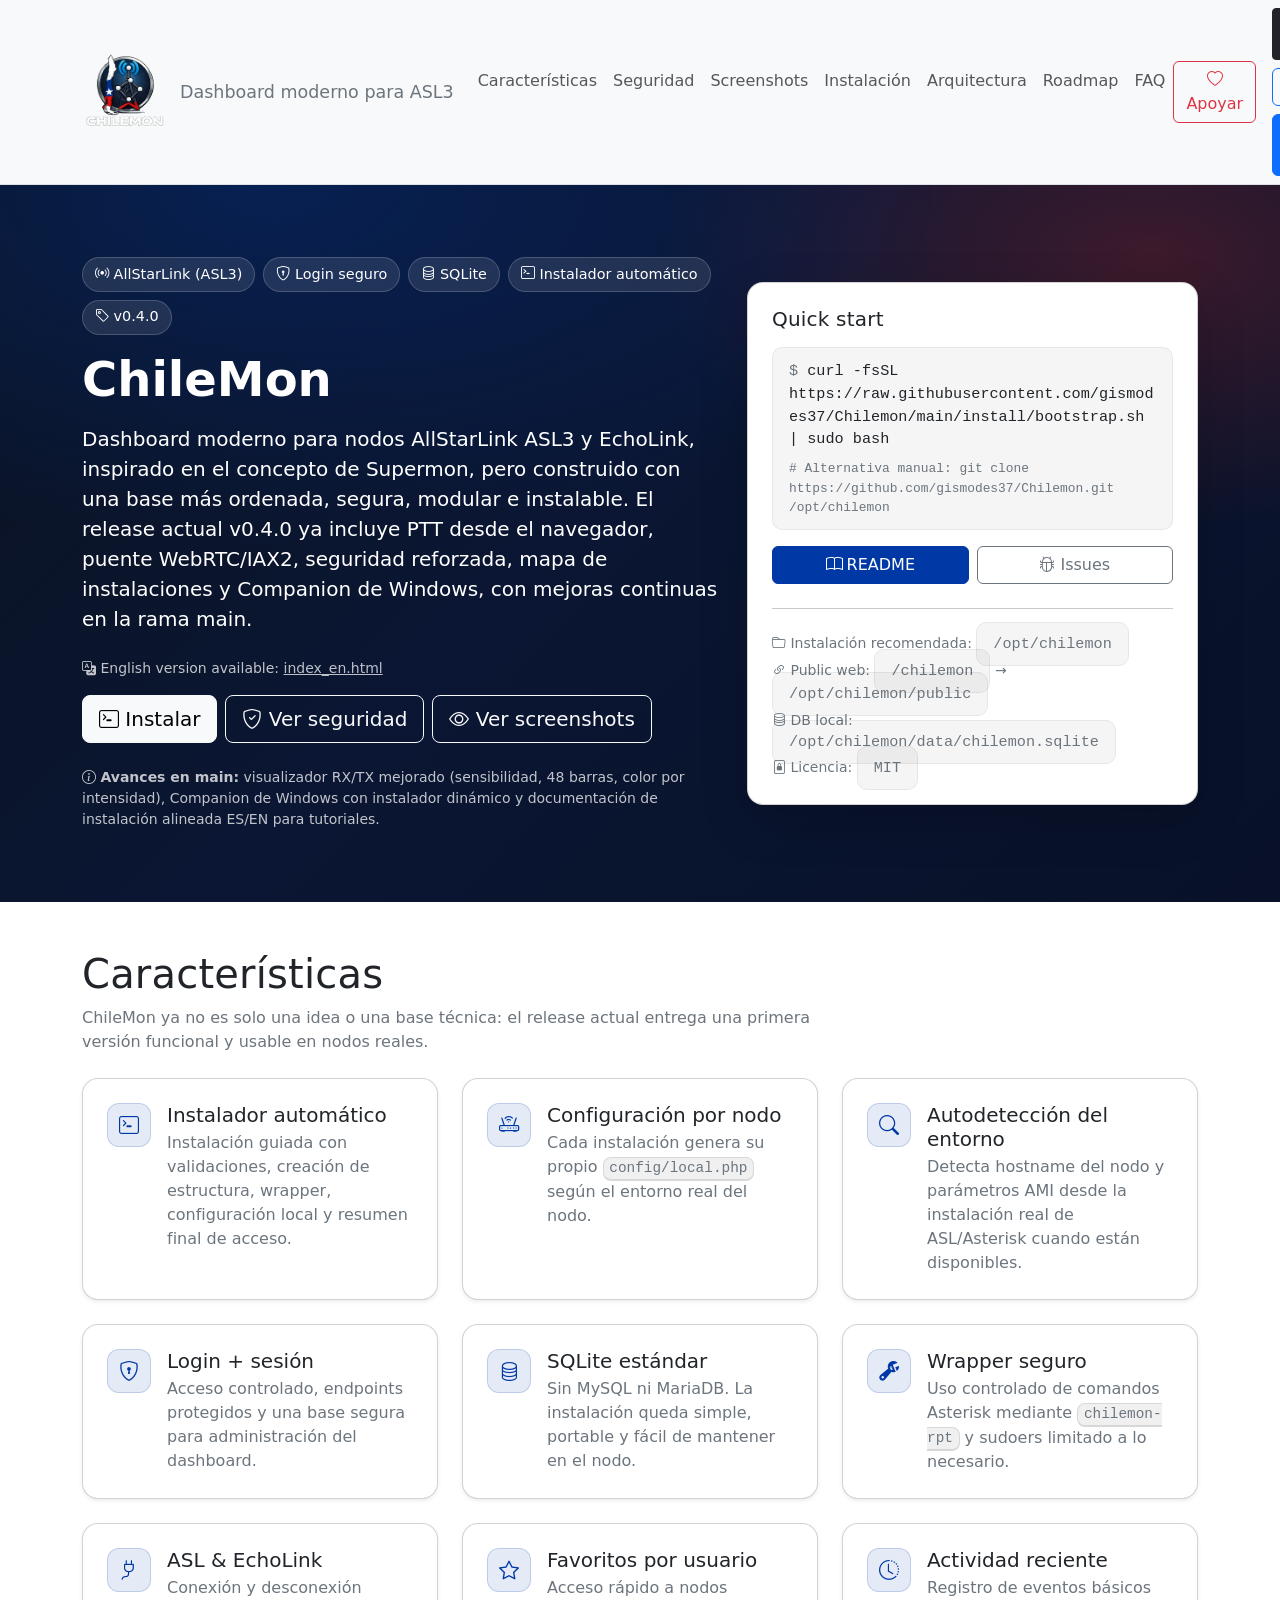
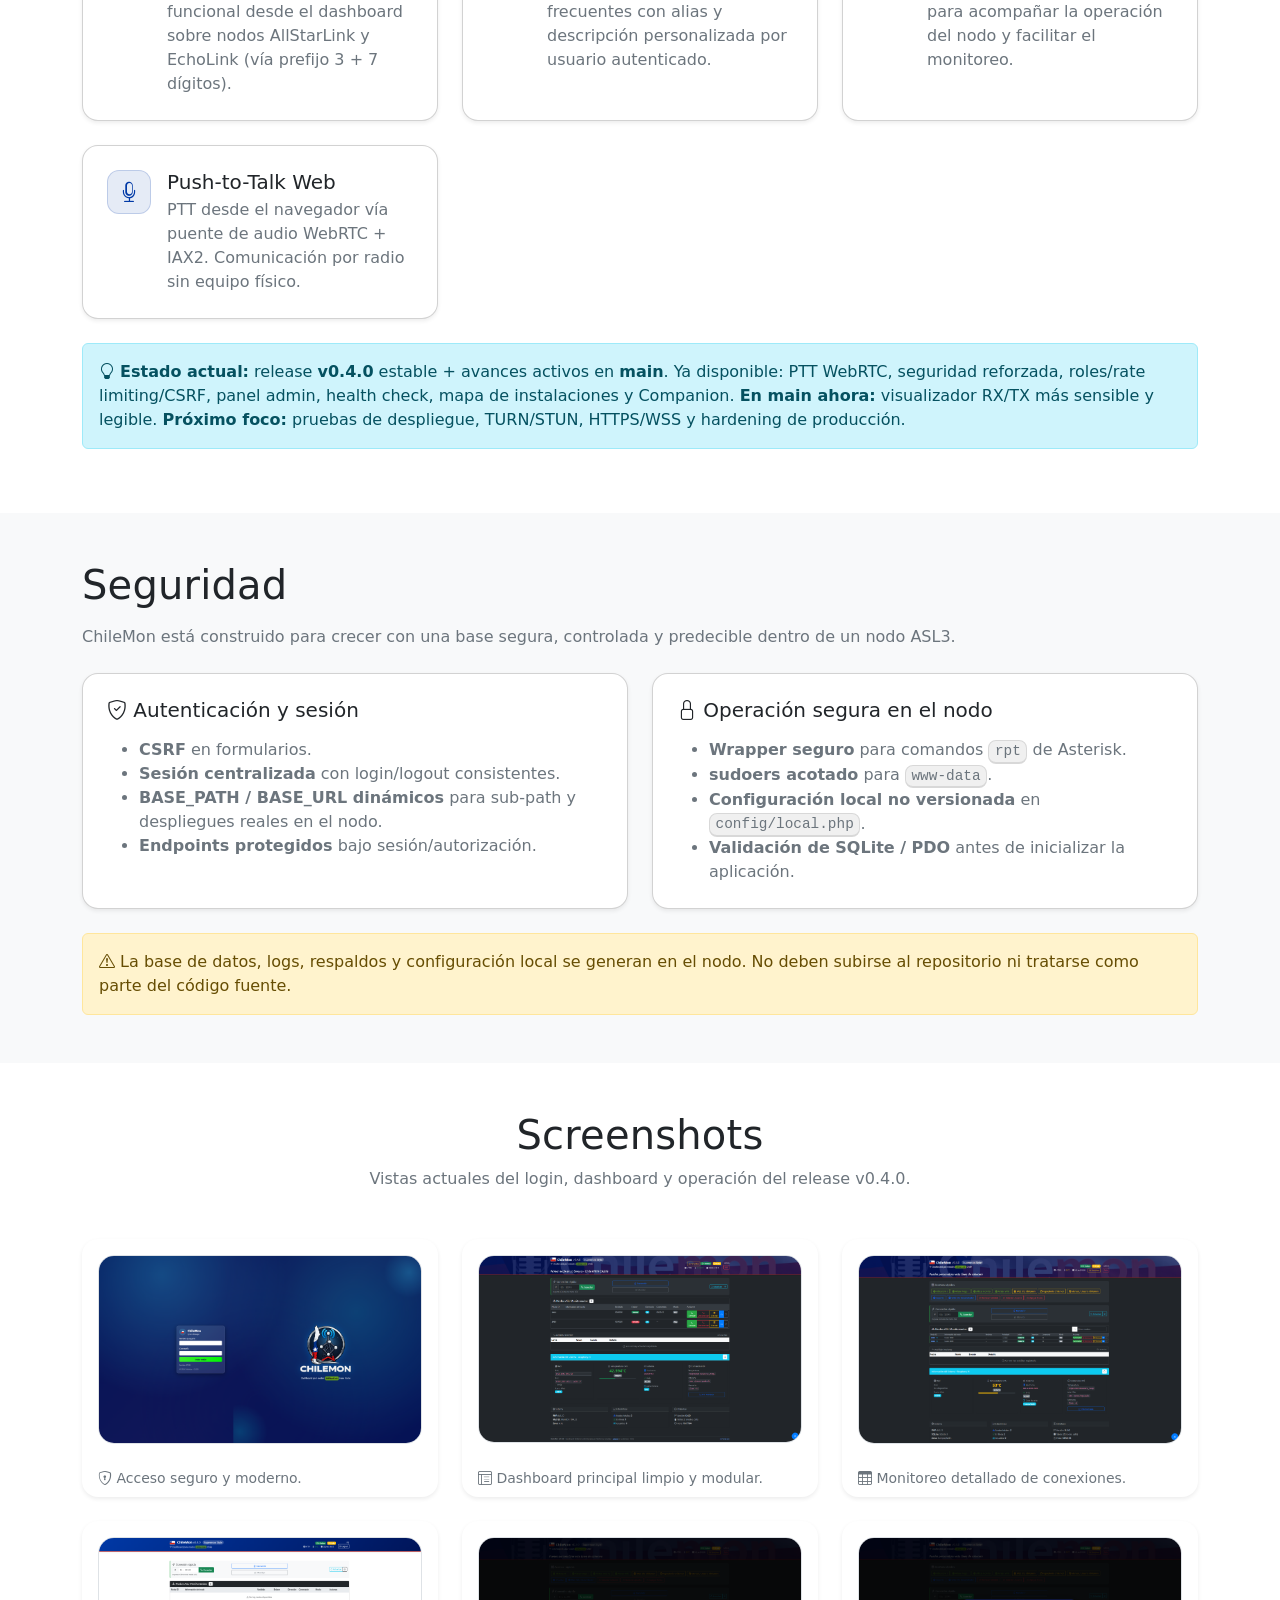
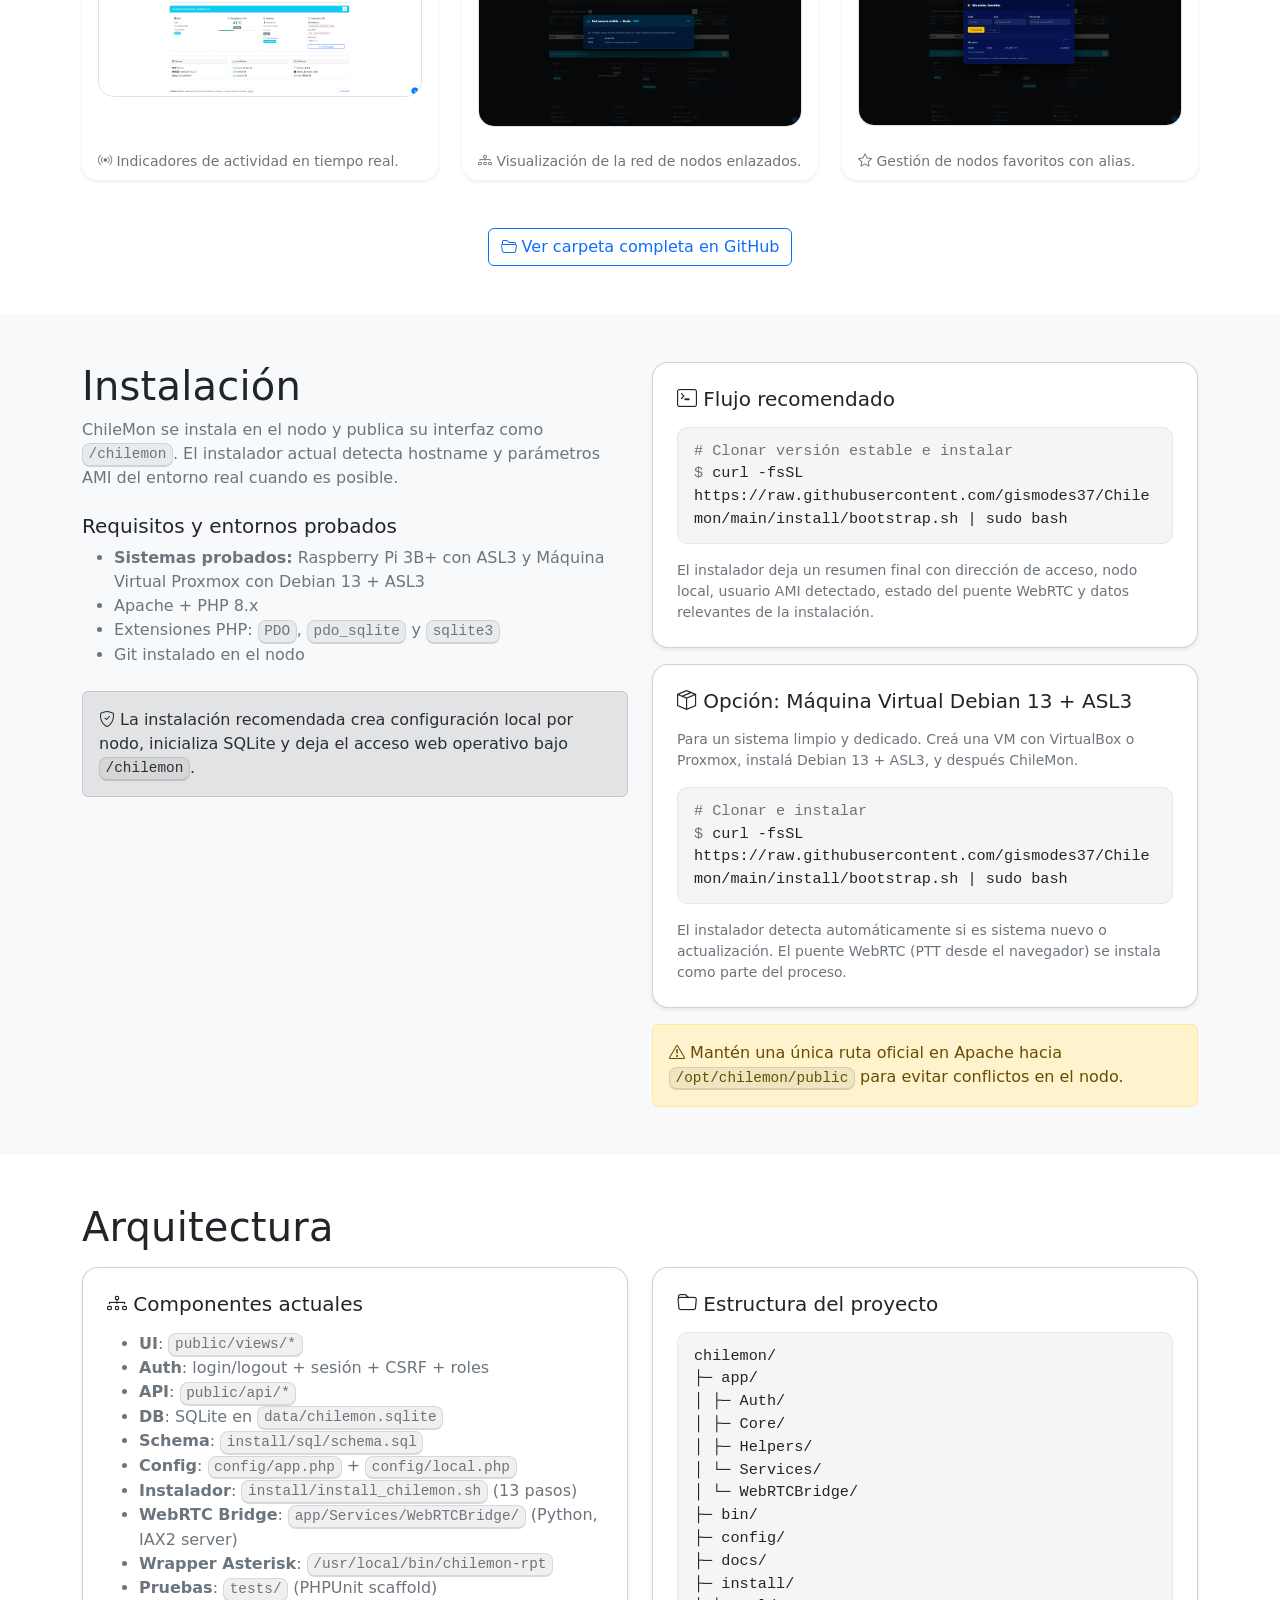
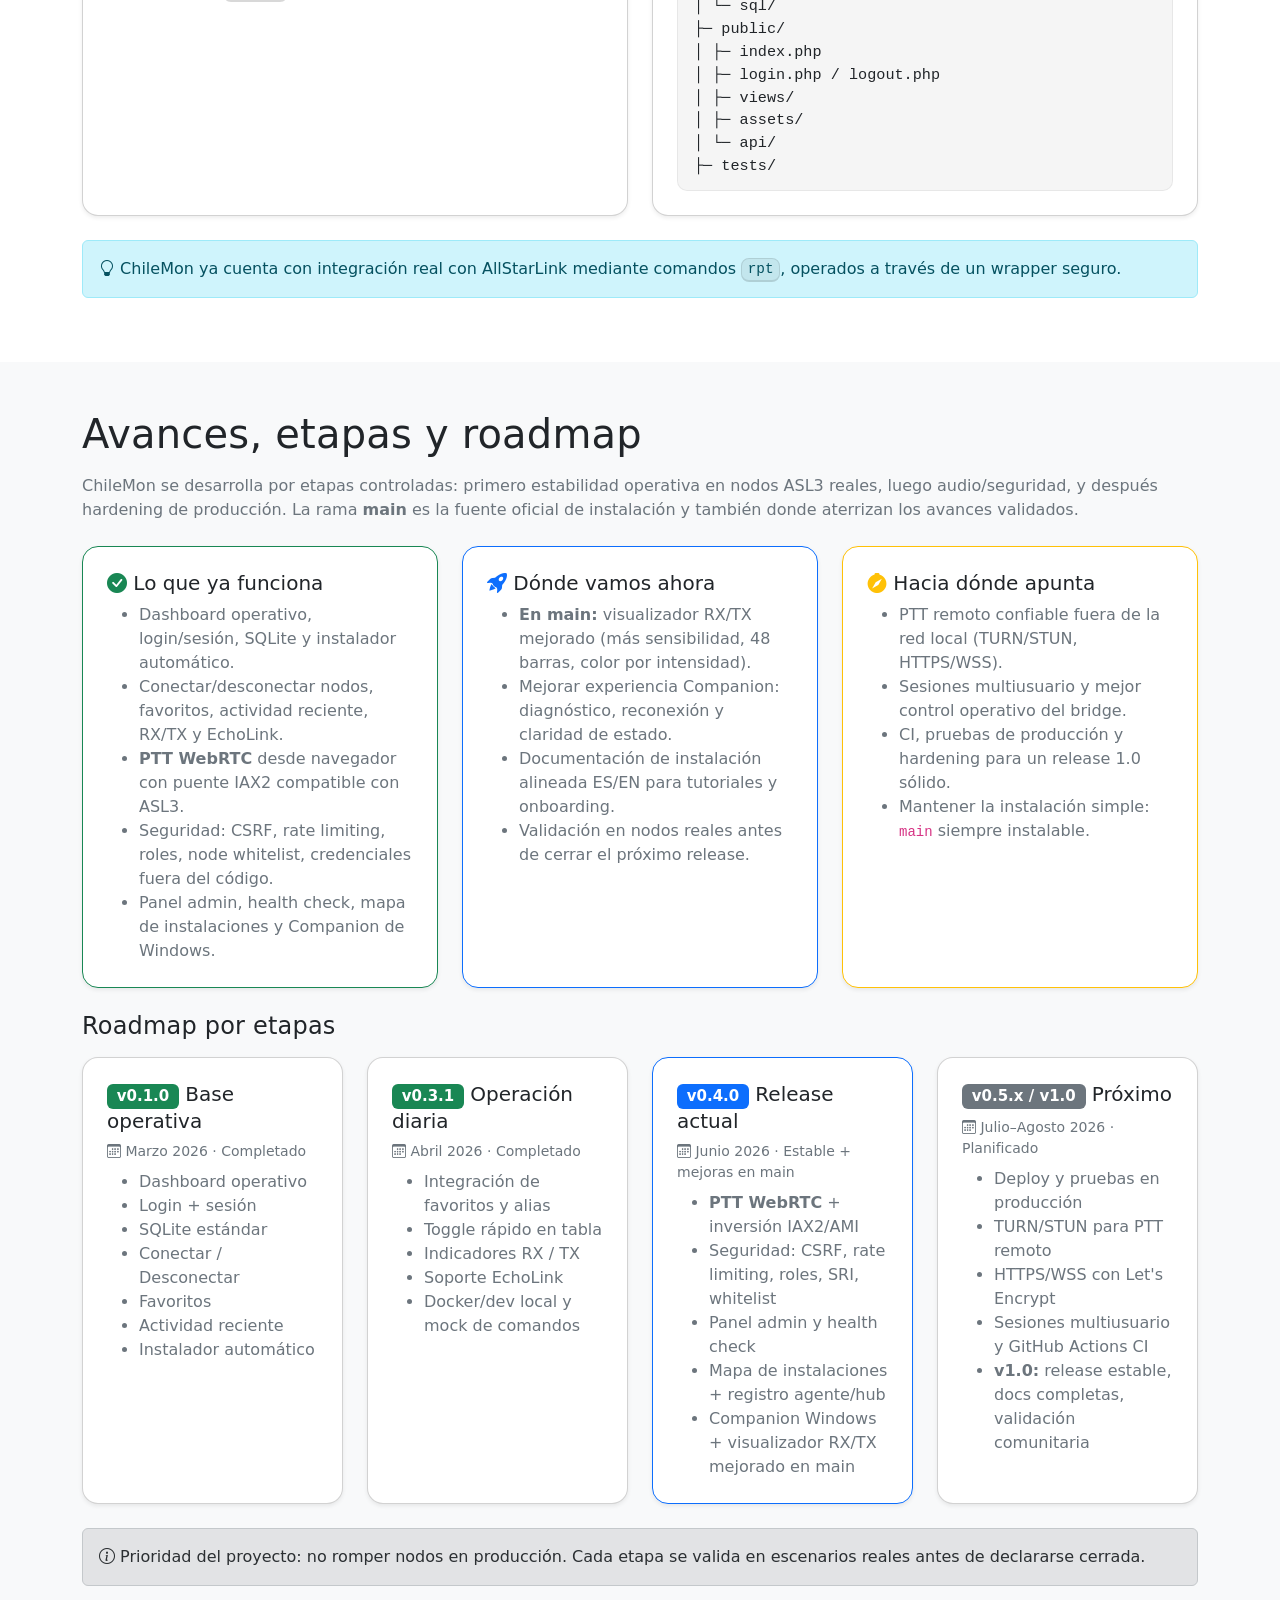
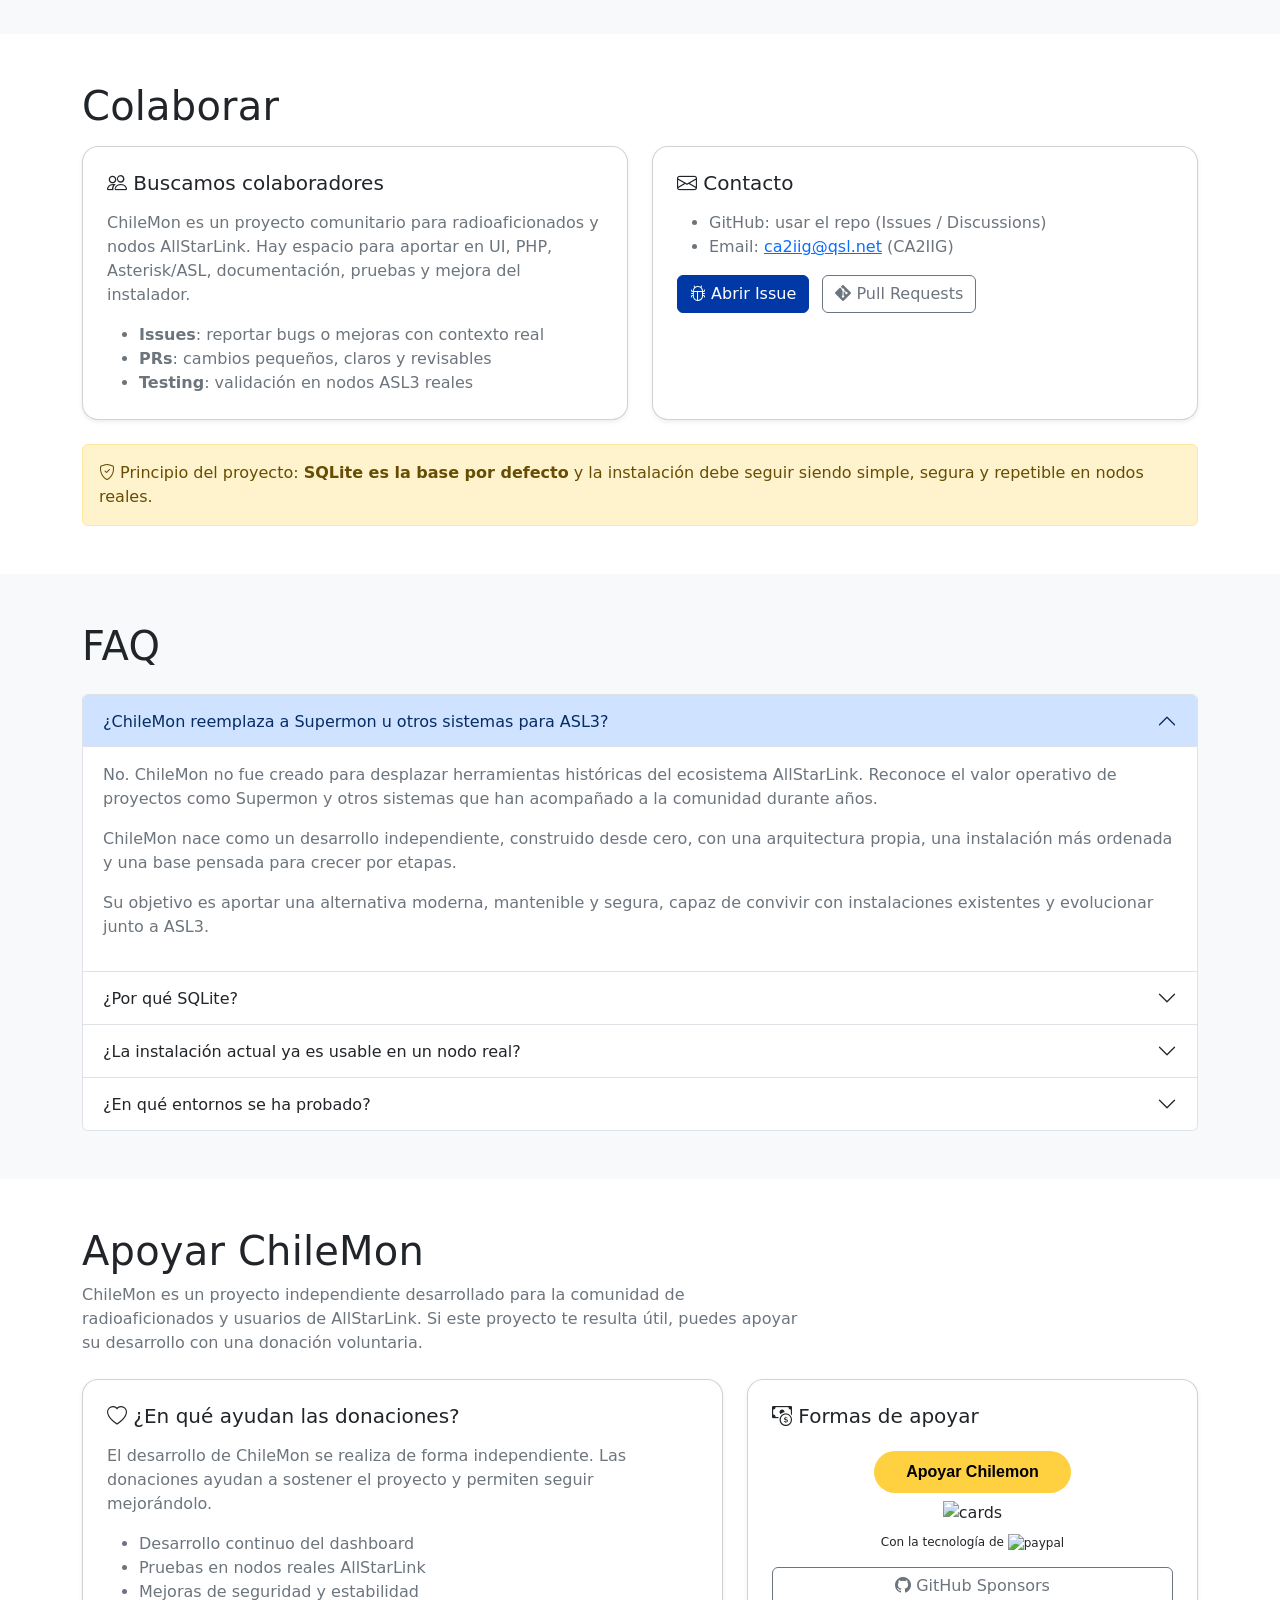
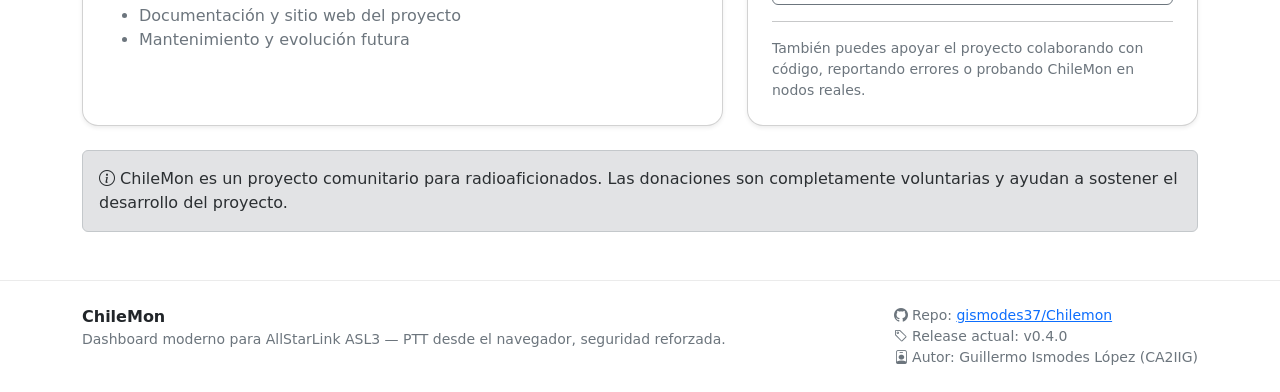
==== commit 4a8eb71f: "docs(web): fix roadmap dates in ES/EN site" ====
--- a/docs/index.html
+++ b/docs/index.html
@@ -660,7 +660,7 @@
           <div class="card h-100 shadow-sm border-primary">
             <div class="card-body p-4">
               <h3 class="h5"><span class="badge text-bg-primary">v0.4.0</span> Release actual</h3>
-              <div class="small text-secondary mb-2"><i class="bi bi-calendar3"></i> 2026 · Estable + mejoras en main</div>
+              <div class="small text-secondary mb-2"><i class="bi bi-calendar3"></i> Junio 2026 · Estable + mejoras en main</div>
               <ul class="text-secondary mb-0">
                 <li><strong>PTT WebRTC</strong> + inversión IAX2/AMI</li>
                 <li>Seguridad: CSRF, rate limiting, roles, SRI, whitelist</li>
@@ -676,7 +676,7 @@
           <div class="card h-100 shadow-sm">
             <div class="card-body p-4">
               <h3 class="h5"><span class="badge text-bg-secondary">v0.5.x / v1.0</span> Próximo</h3>
-              <div class="small text-secondary mb-2"><i class="bi bi-calendar3"></i> Próximo ciclo · Planificado</div>
+              <div class="small text-secondary mb-2"><i class="bi bi-calendar3"></i> Julio–Agosto 2026 · Planificado</div>
               <ul class="text-secondary mb-0">
                 <li>Deploy y pruebas en producción</li>
                 <li>TURN/STUN para PTT remoto</li>
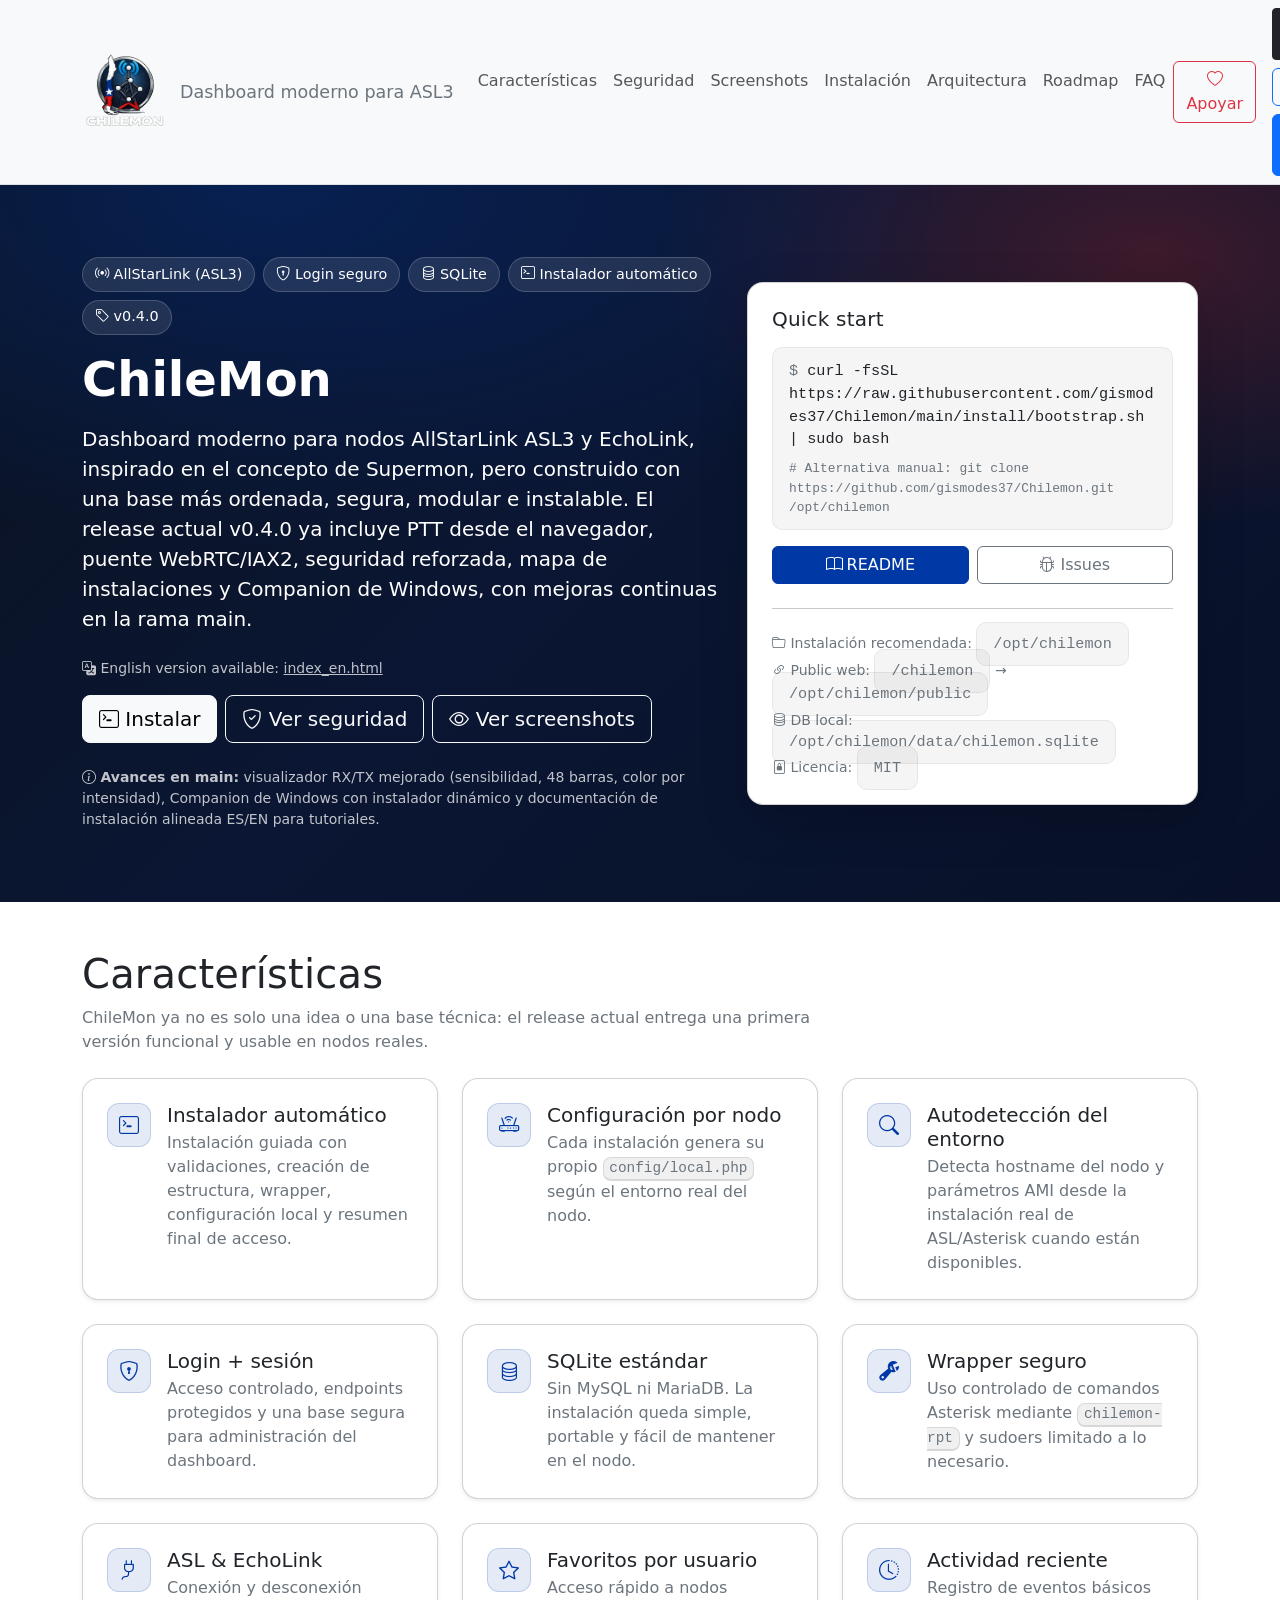
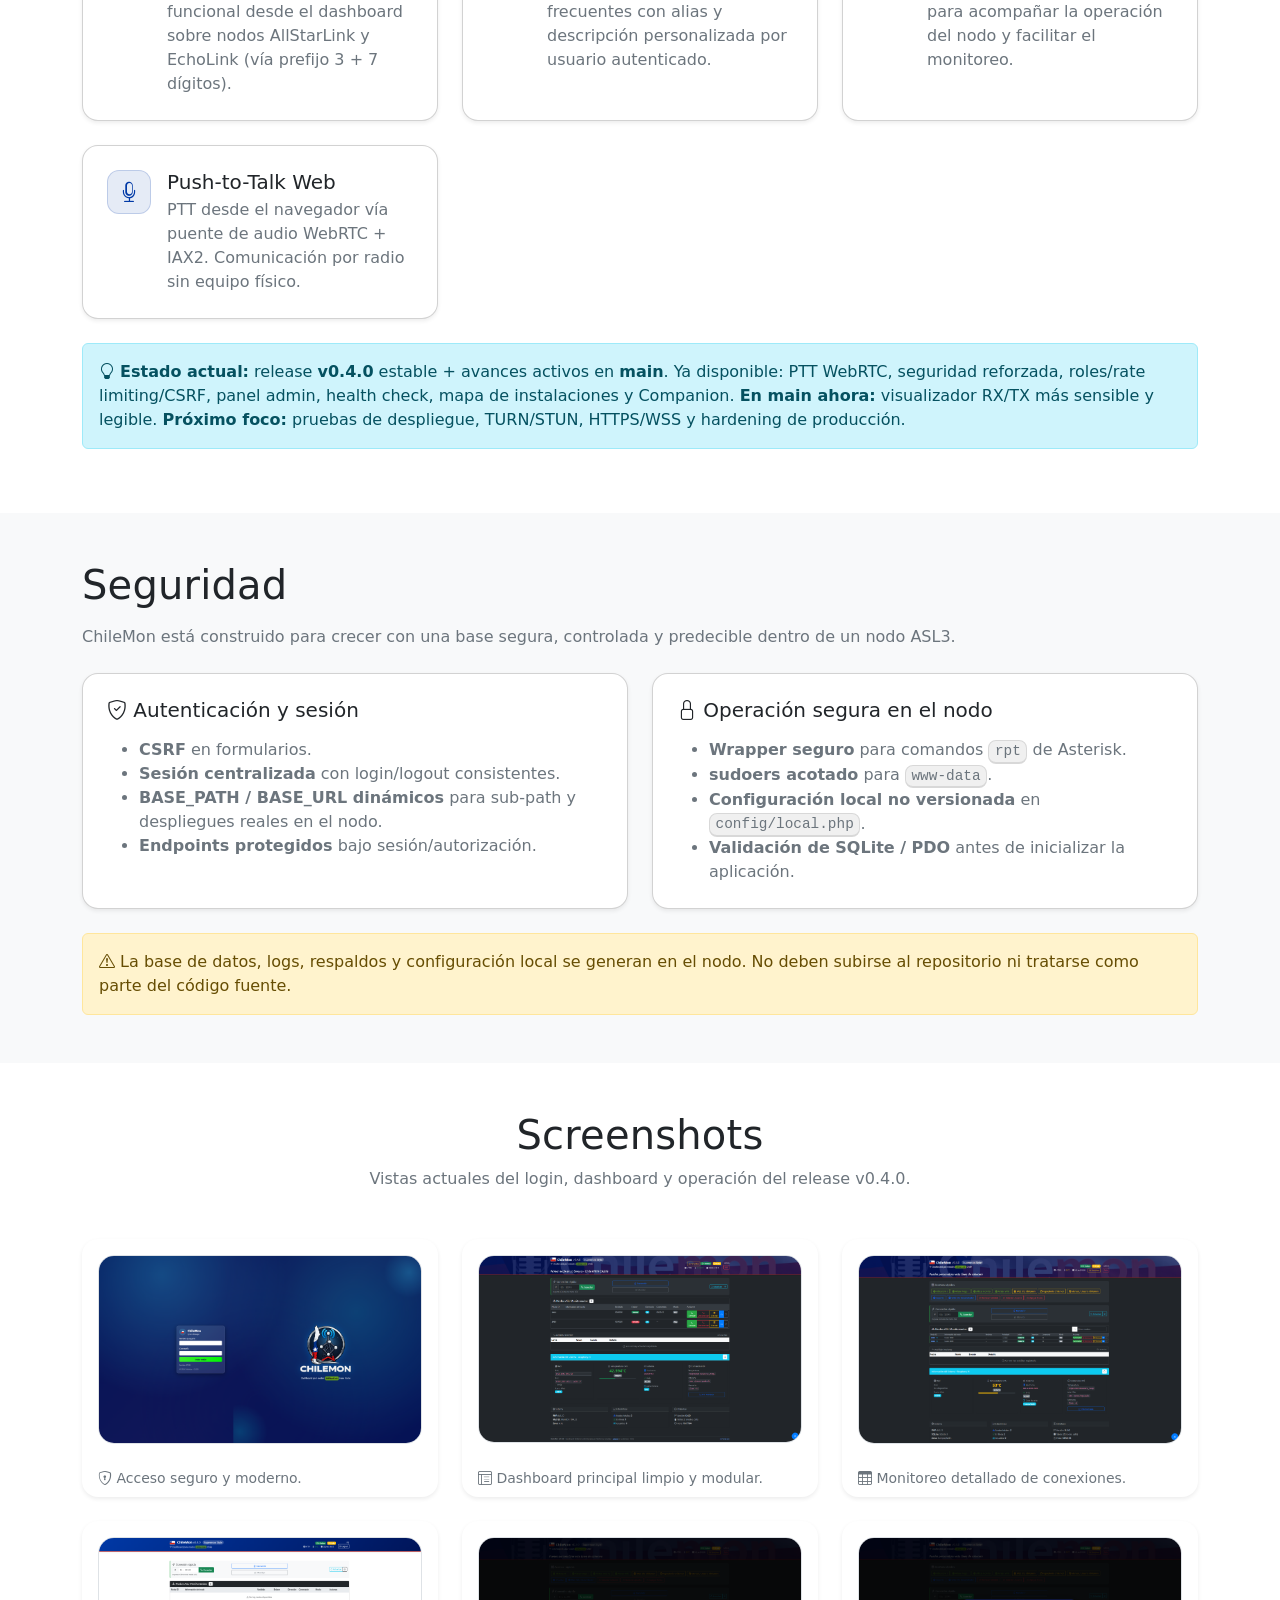
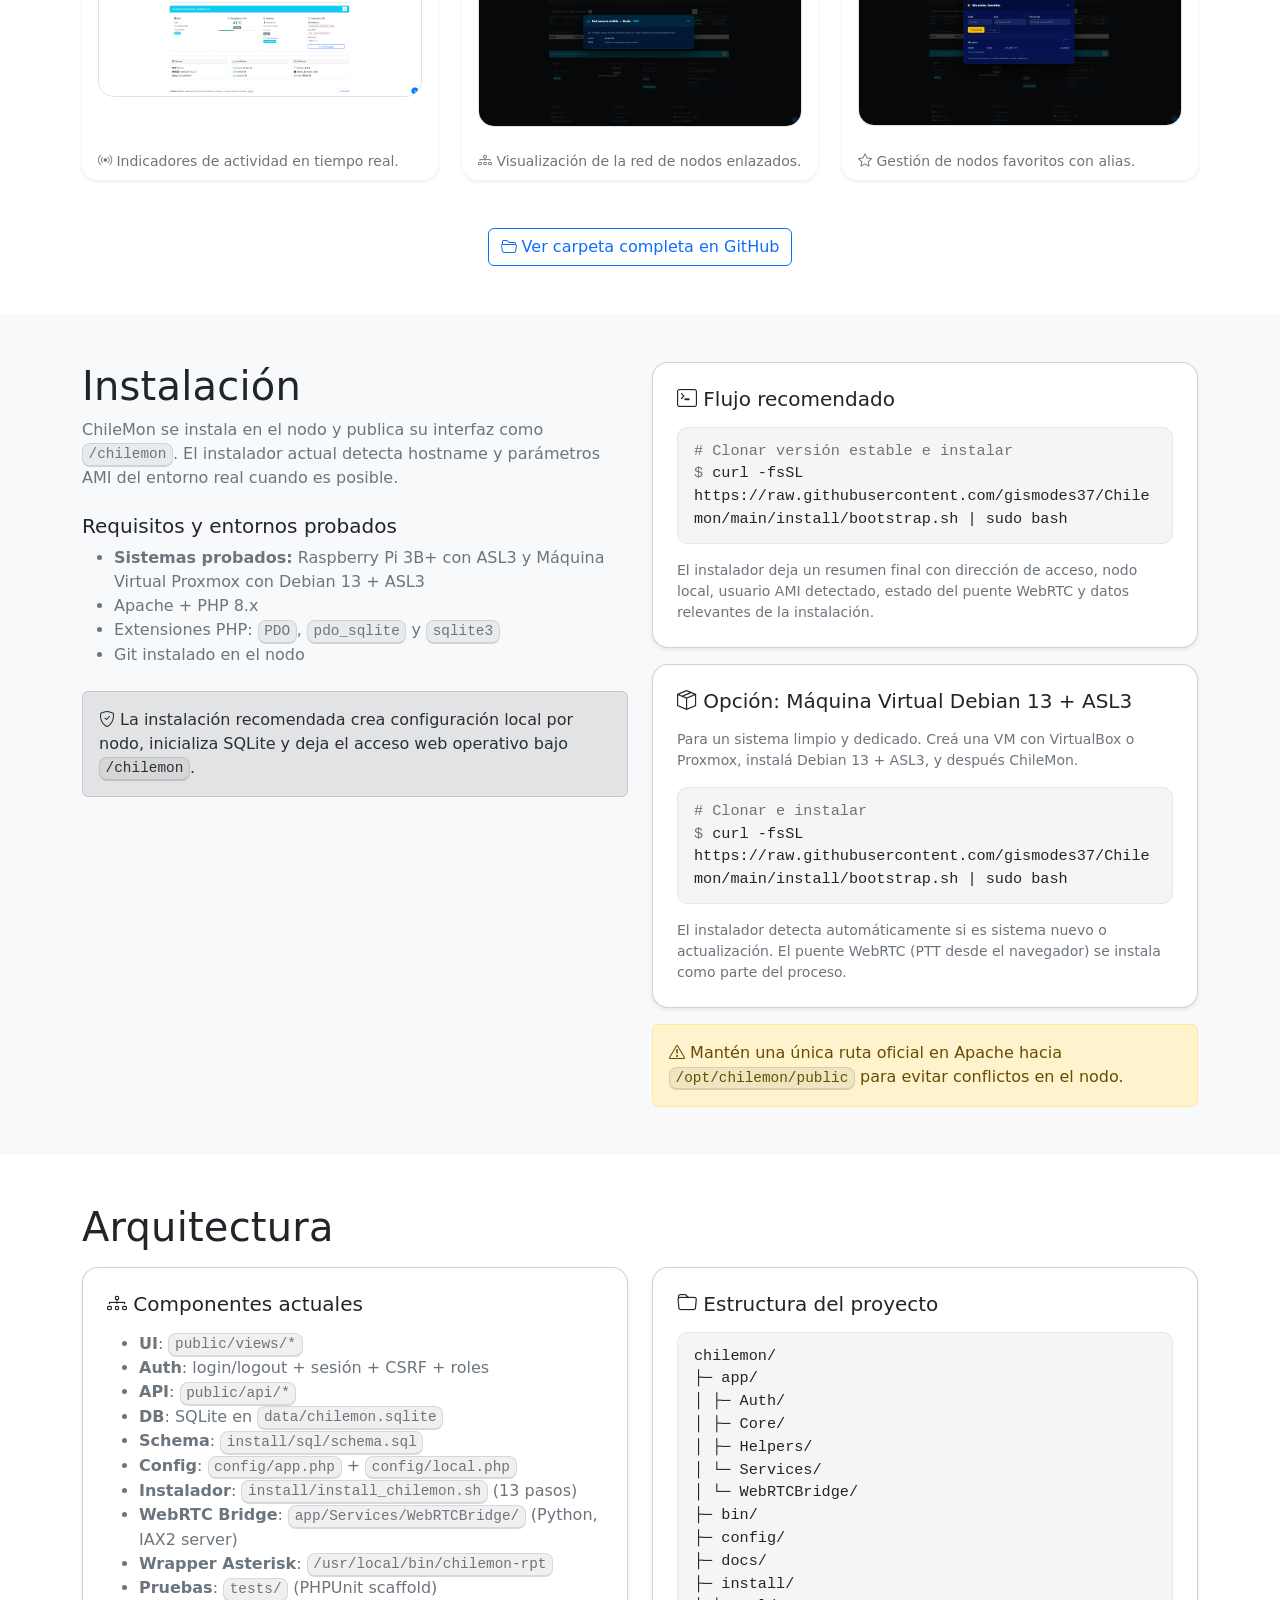
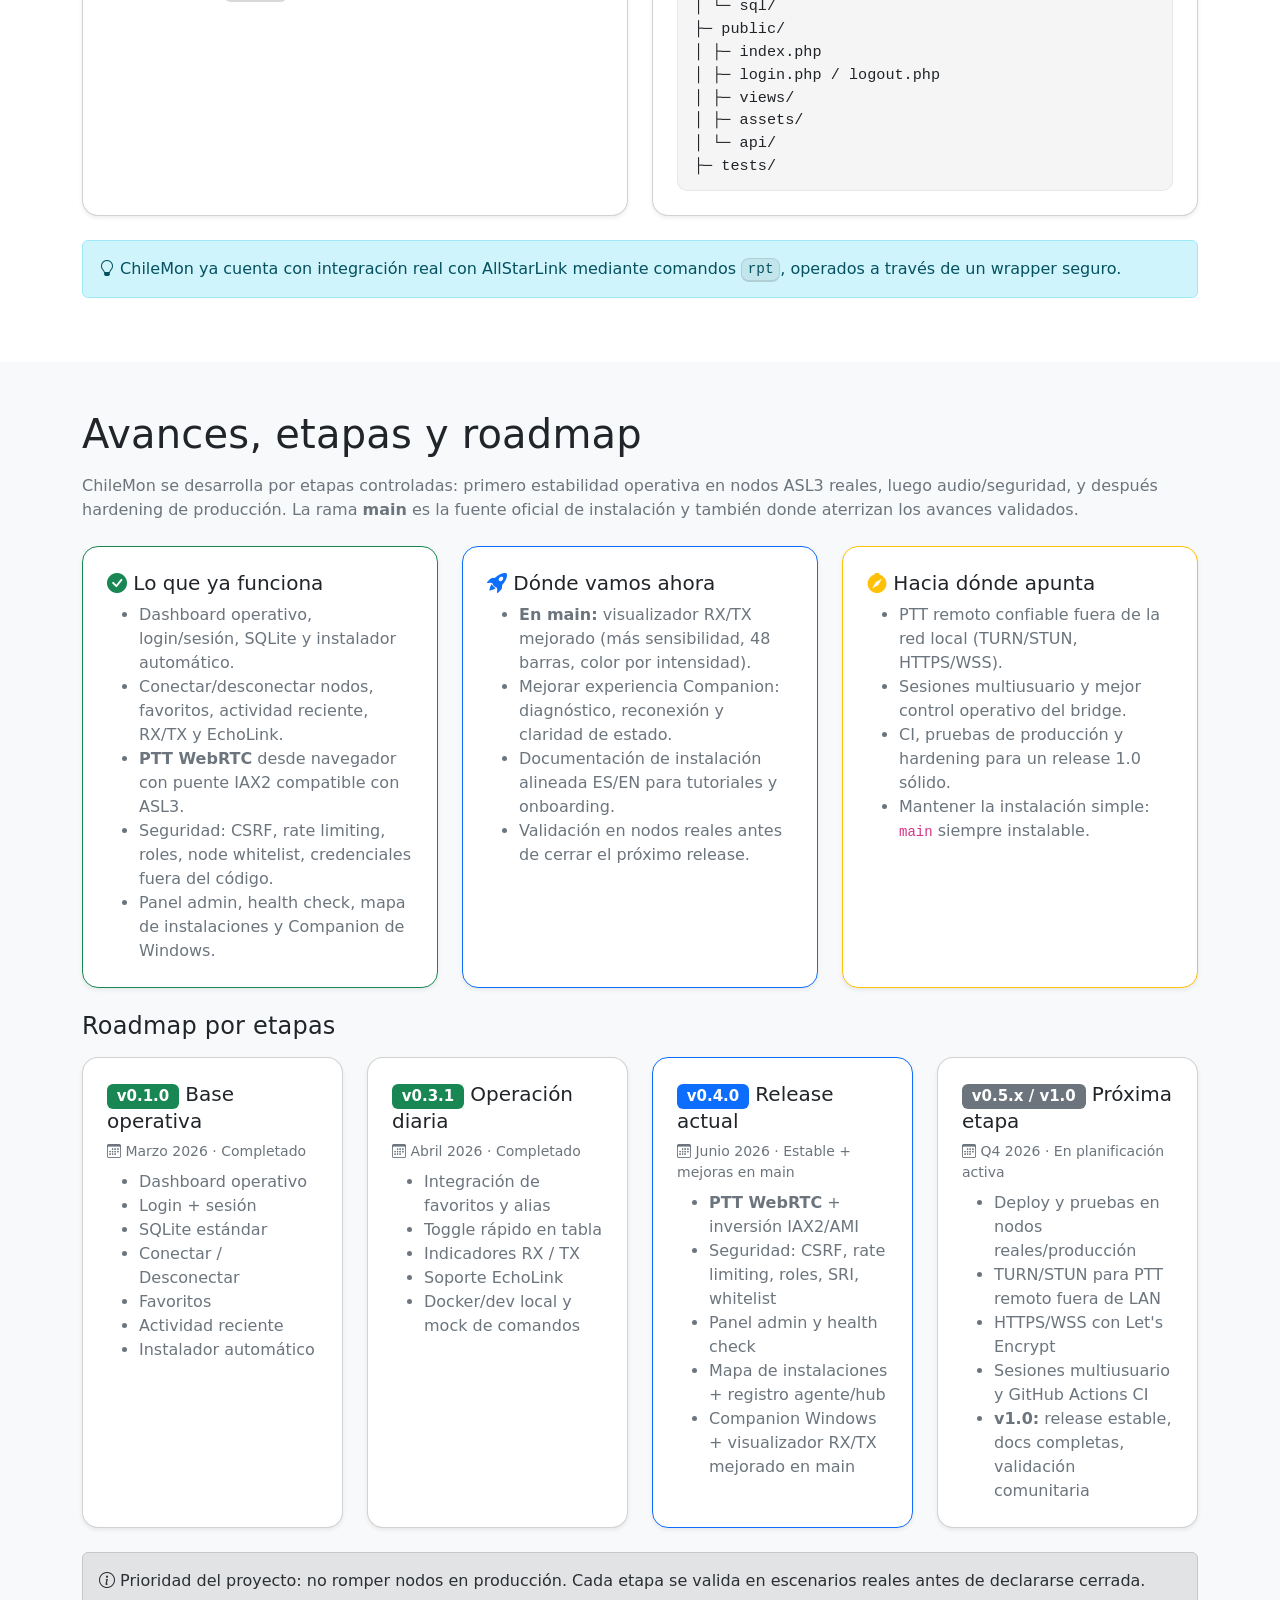
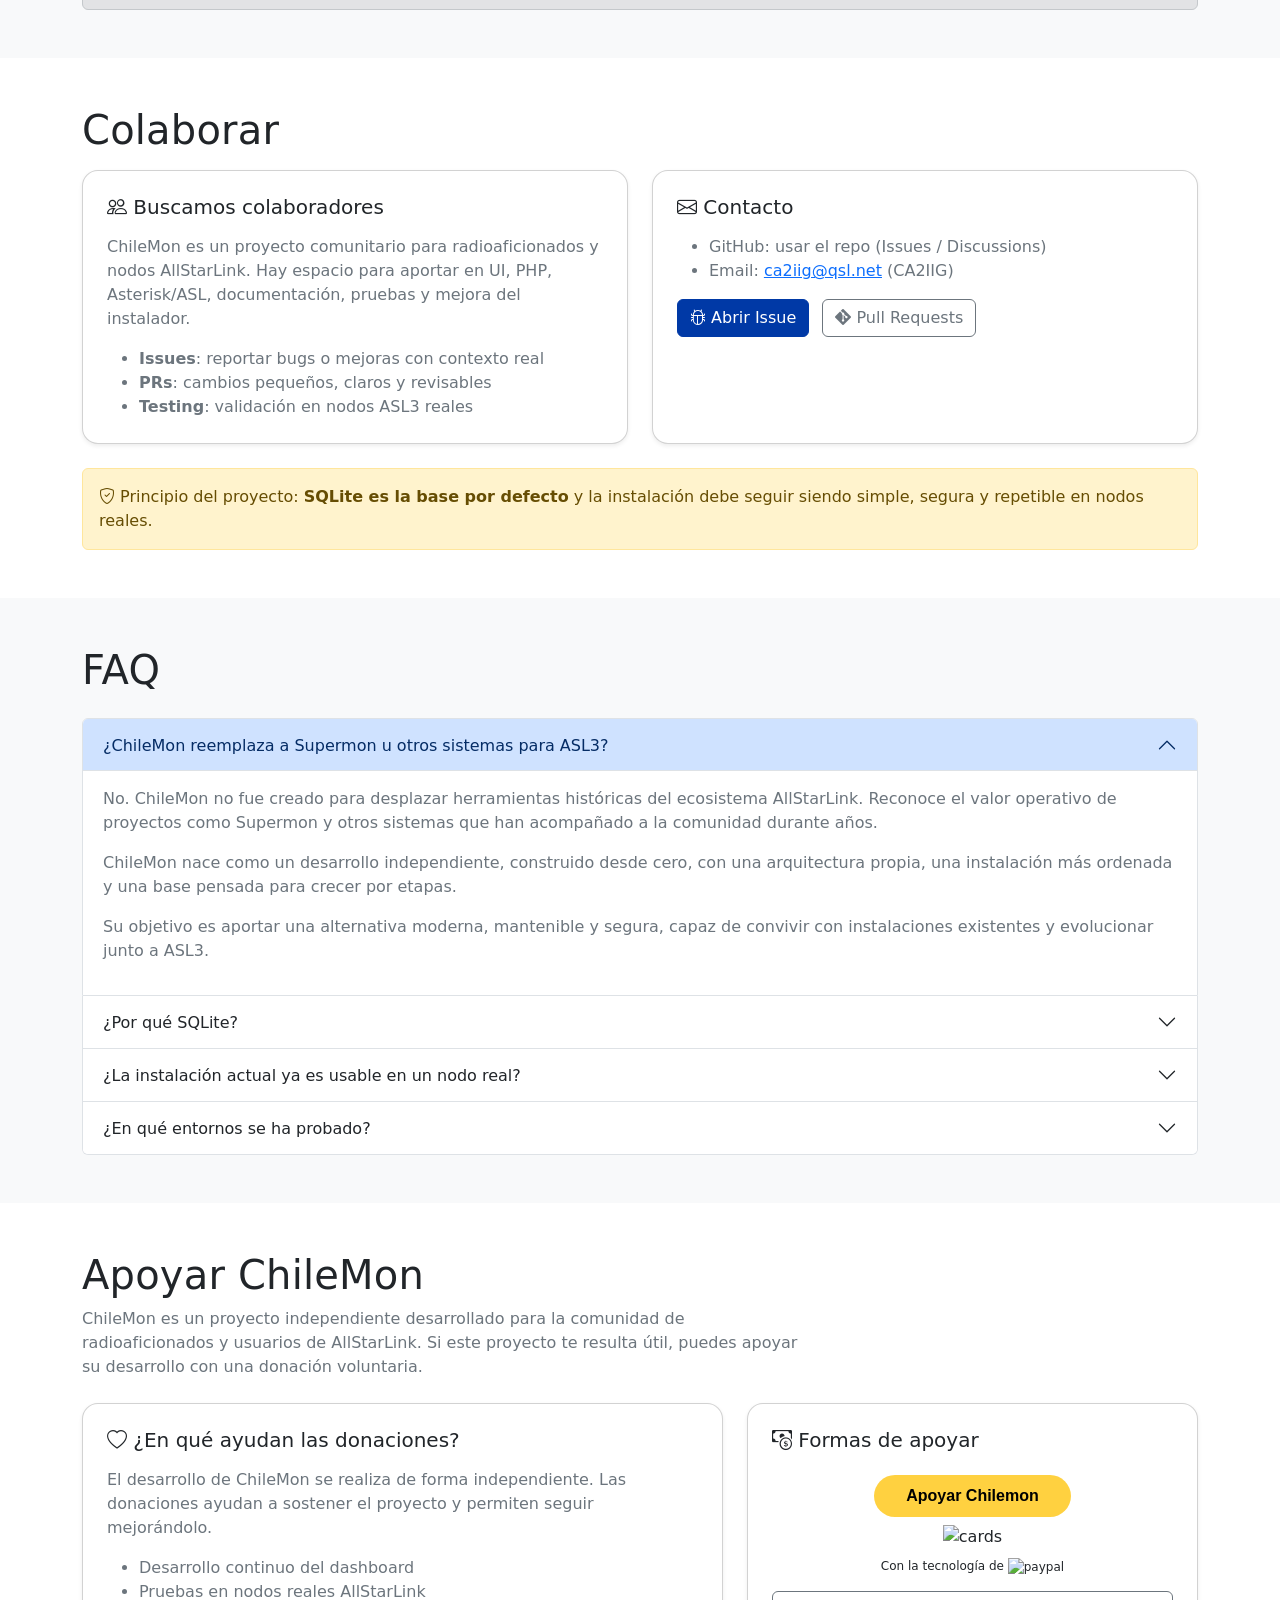
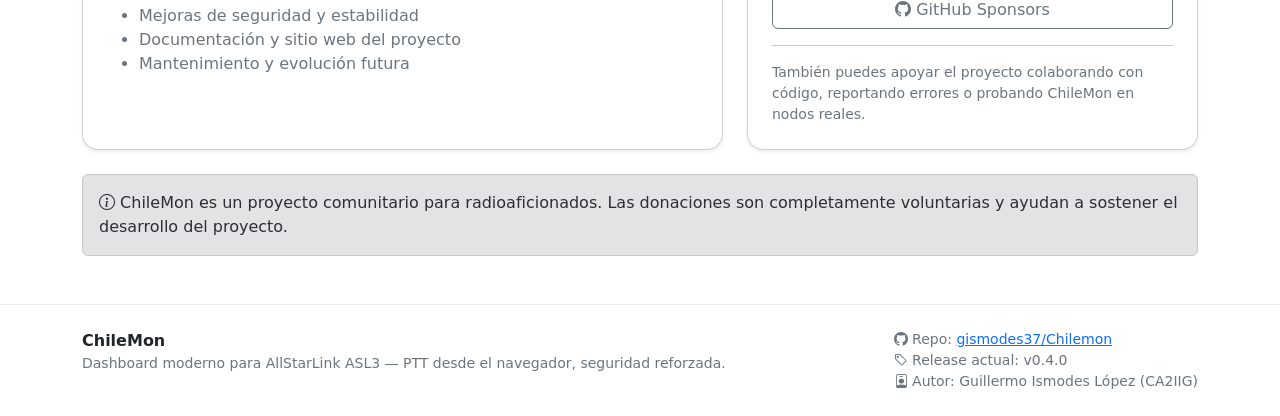
==== commit 2df1c6fa: "docs(web): update next roadmap stage dates" ====
--- a/docs/index.html
+++ b/docs/index.html
@@ -675,11 +675,11 @@
         <div class="col-lg-3">
           <div class="card h-100 shadow-sm">
             <div class="card-body p-4">
-              <h3 class="h5"><span class="badge text-bg-secondary">v0.5.x / v1.0</span> Próximo</h3>
-              <div class="small text-secondary mb-2"><i class="bi bi-calendar3"></i> Julio–Agosto 2026 · Planificado</div>
-              <ul class="text-secondary mb-0">
-                <li>Deploy y pruebas en producción</li>
-                <li>TURN/STUN para PTT remoto</li>
+              <h3 class="h5"><span class="badge text-bg-secondary">v0.5.x / v1.0</span> Próxima etapa</h3>
+              <div class="small text-secondary mb-2"><i class="bi bi-calendar3"></i> Q4 2026 · En planificación activa</div>
+              <ul class="text-secondary mb-0">
+                <li>Deploy y pruebas en nodos reales/producción</li>
+                <li>TURN/STUN para PTT remoto fuera de LAN</li>
                 <li>HTTPS/WSS con Let's Encrypt</li>
                 <li>Sesiones multiusuario y GitHub Actions CI</li>
                 <li><strong>v1.0:</strong> release estable, docs completas, validación comunitaria</li>
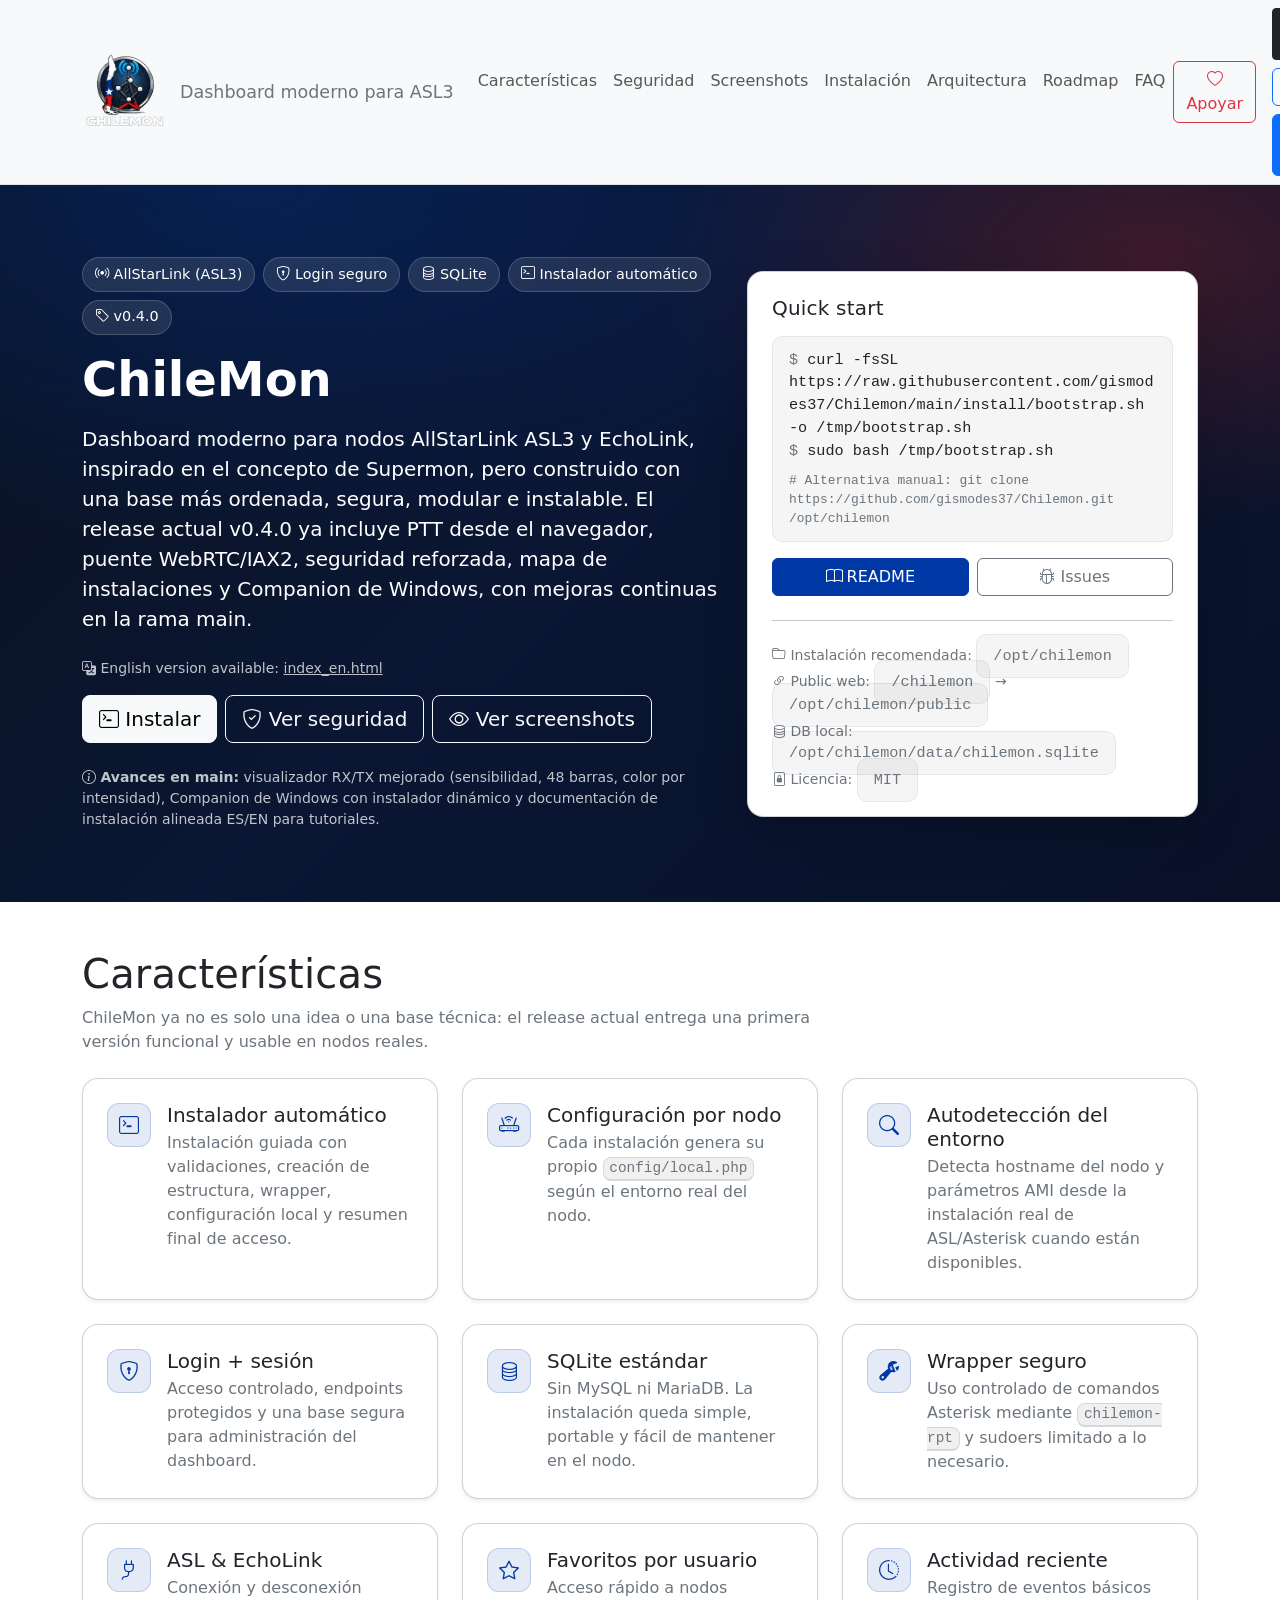
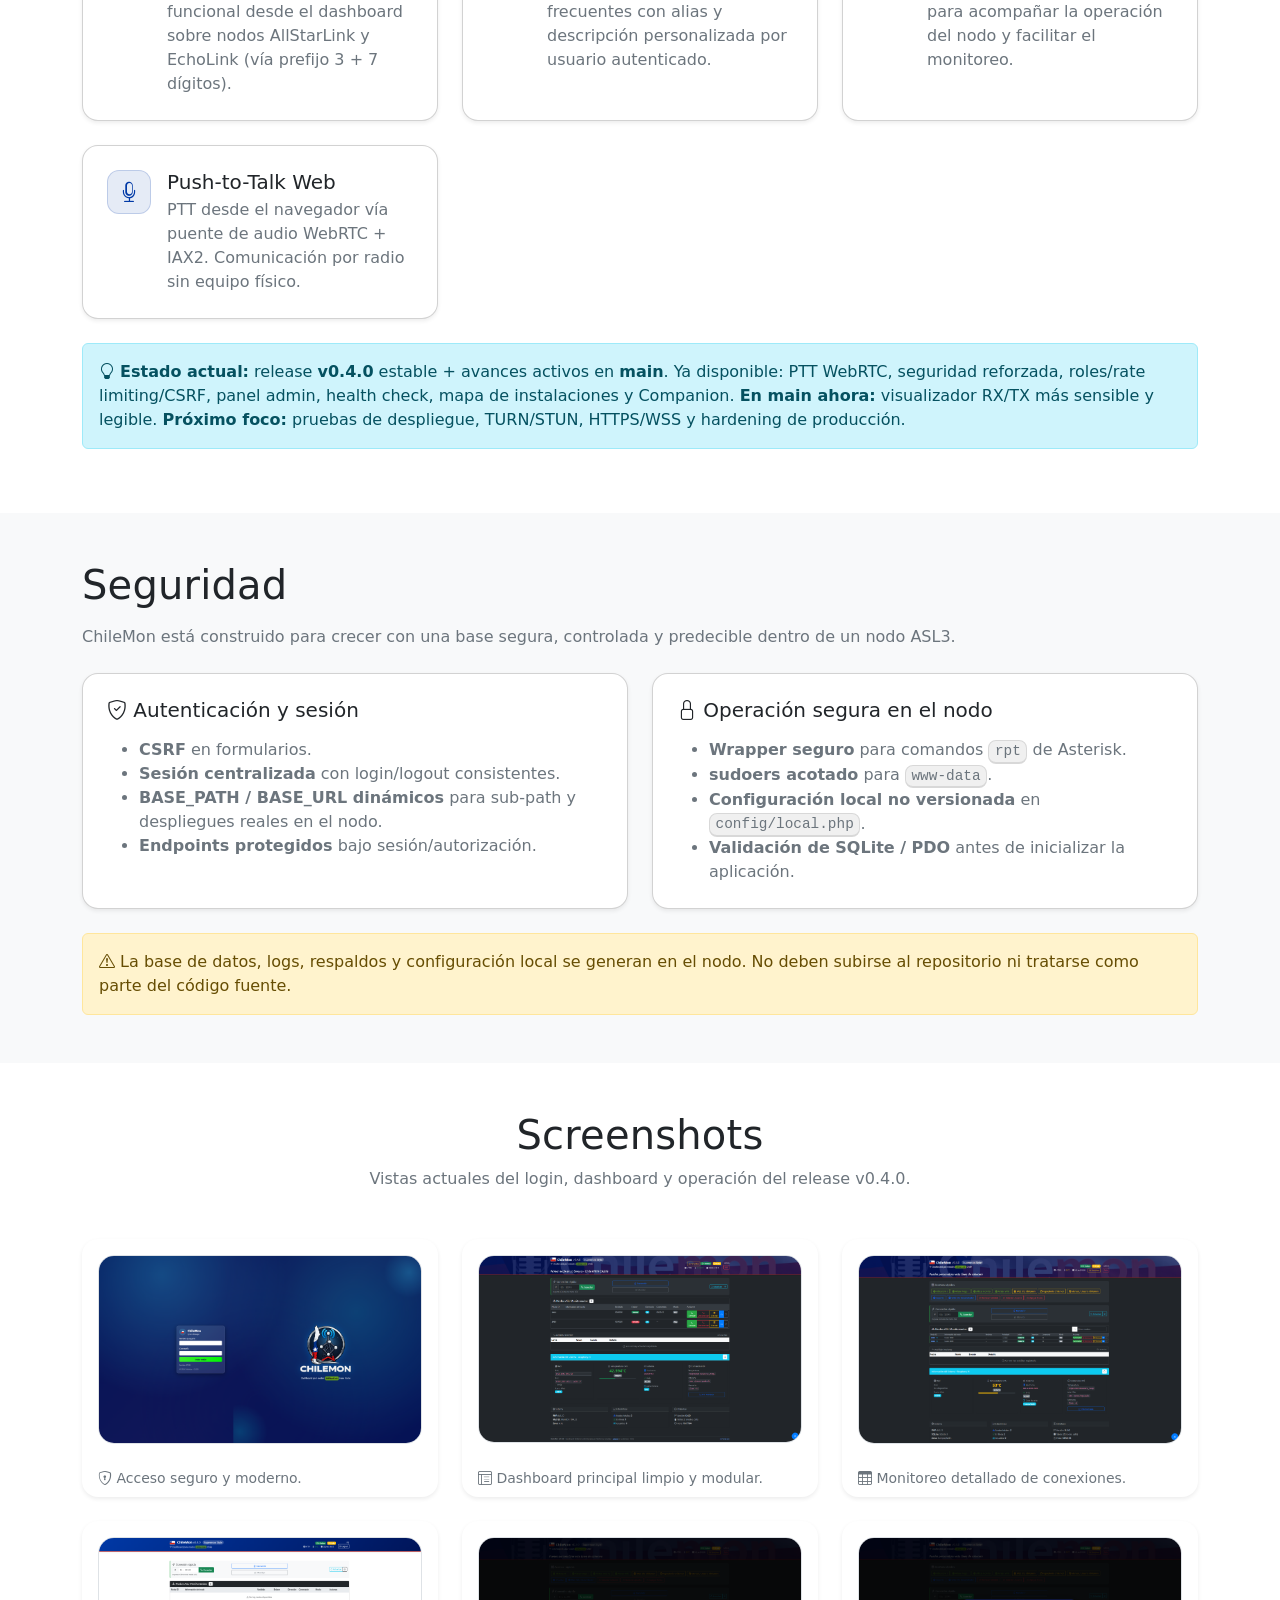
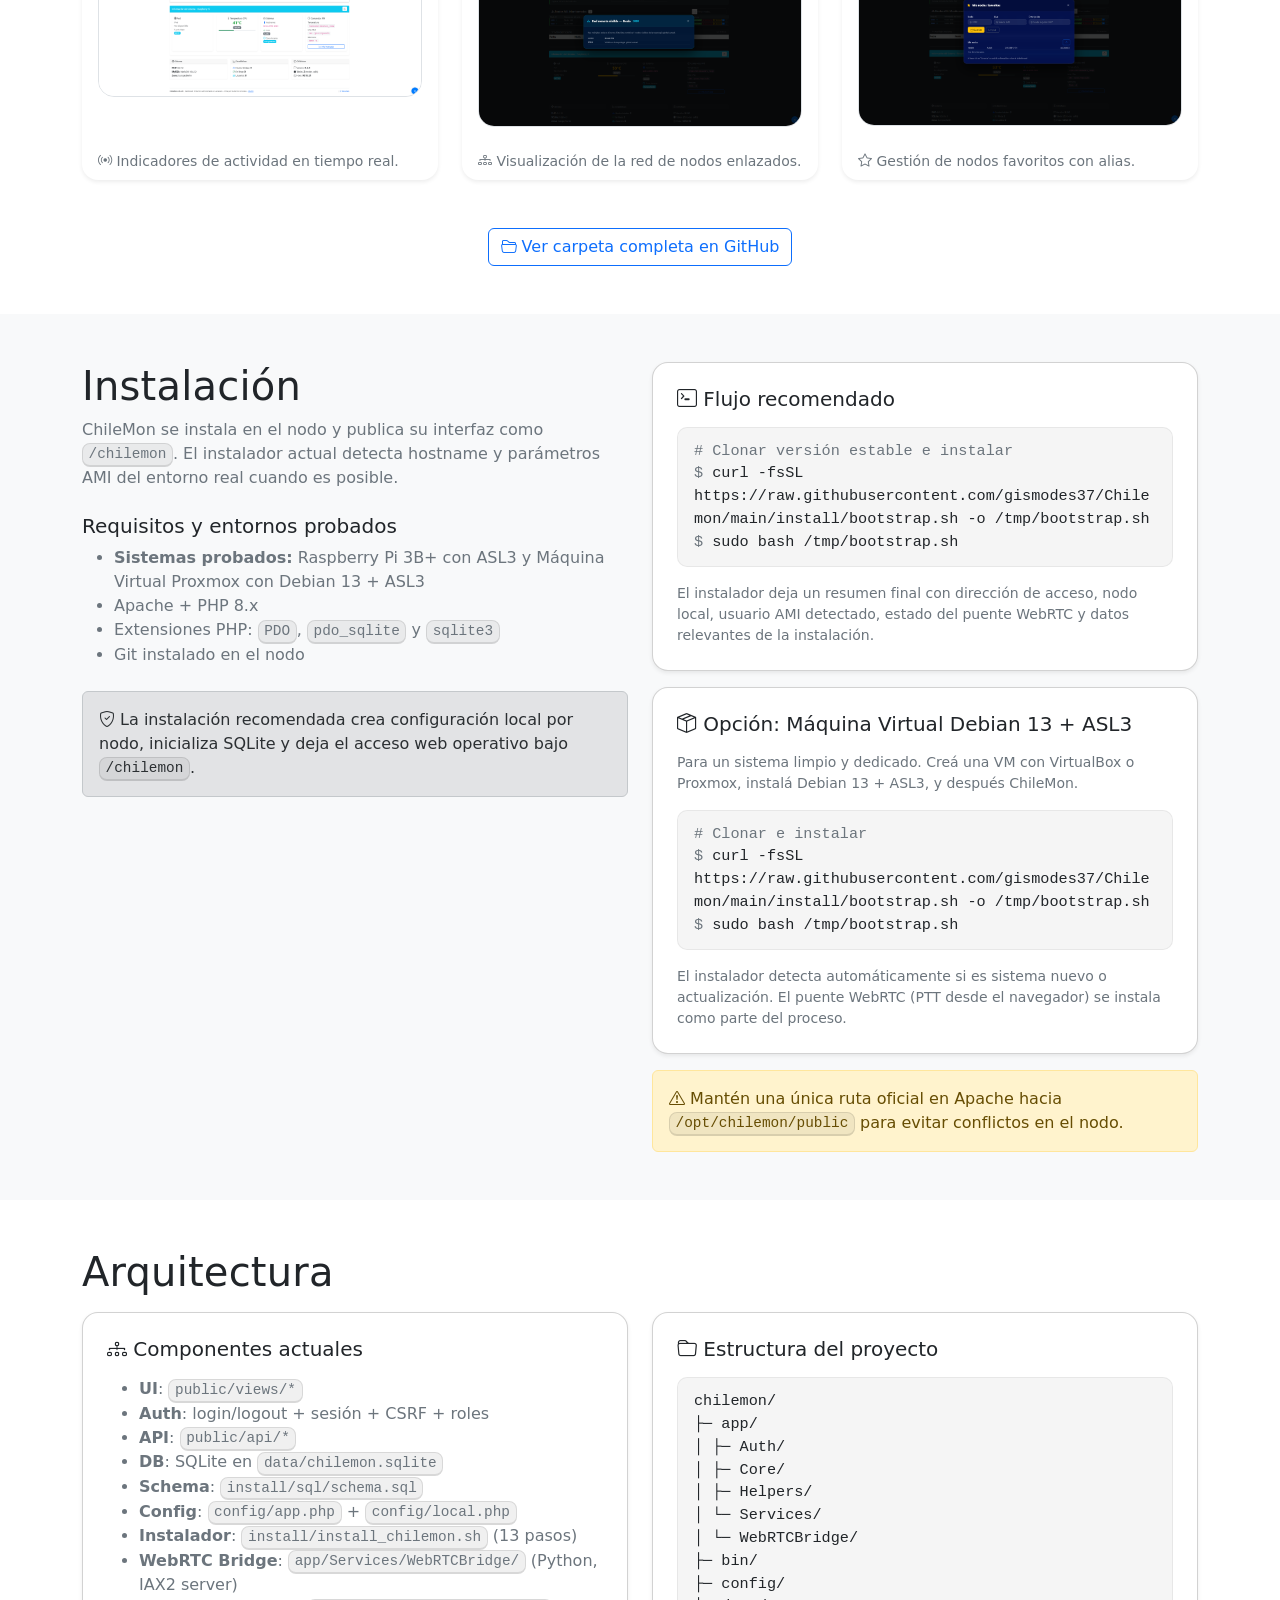
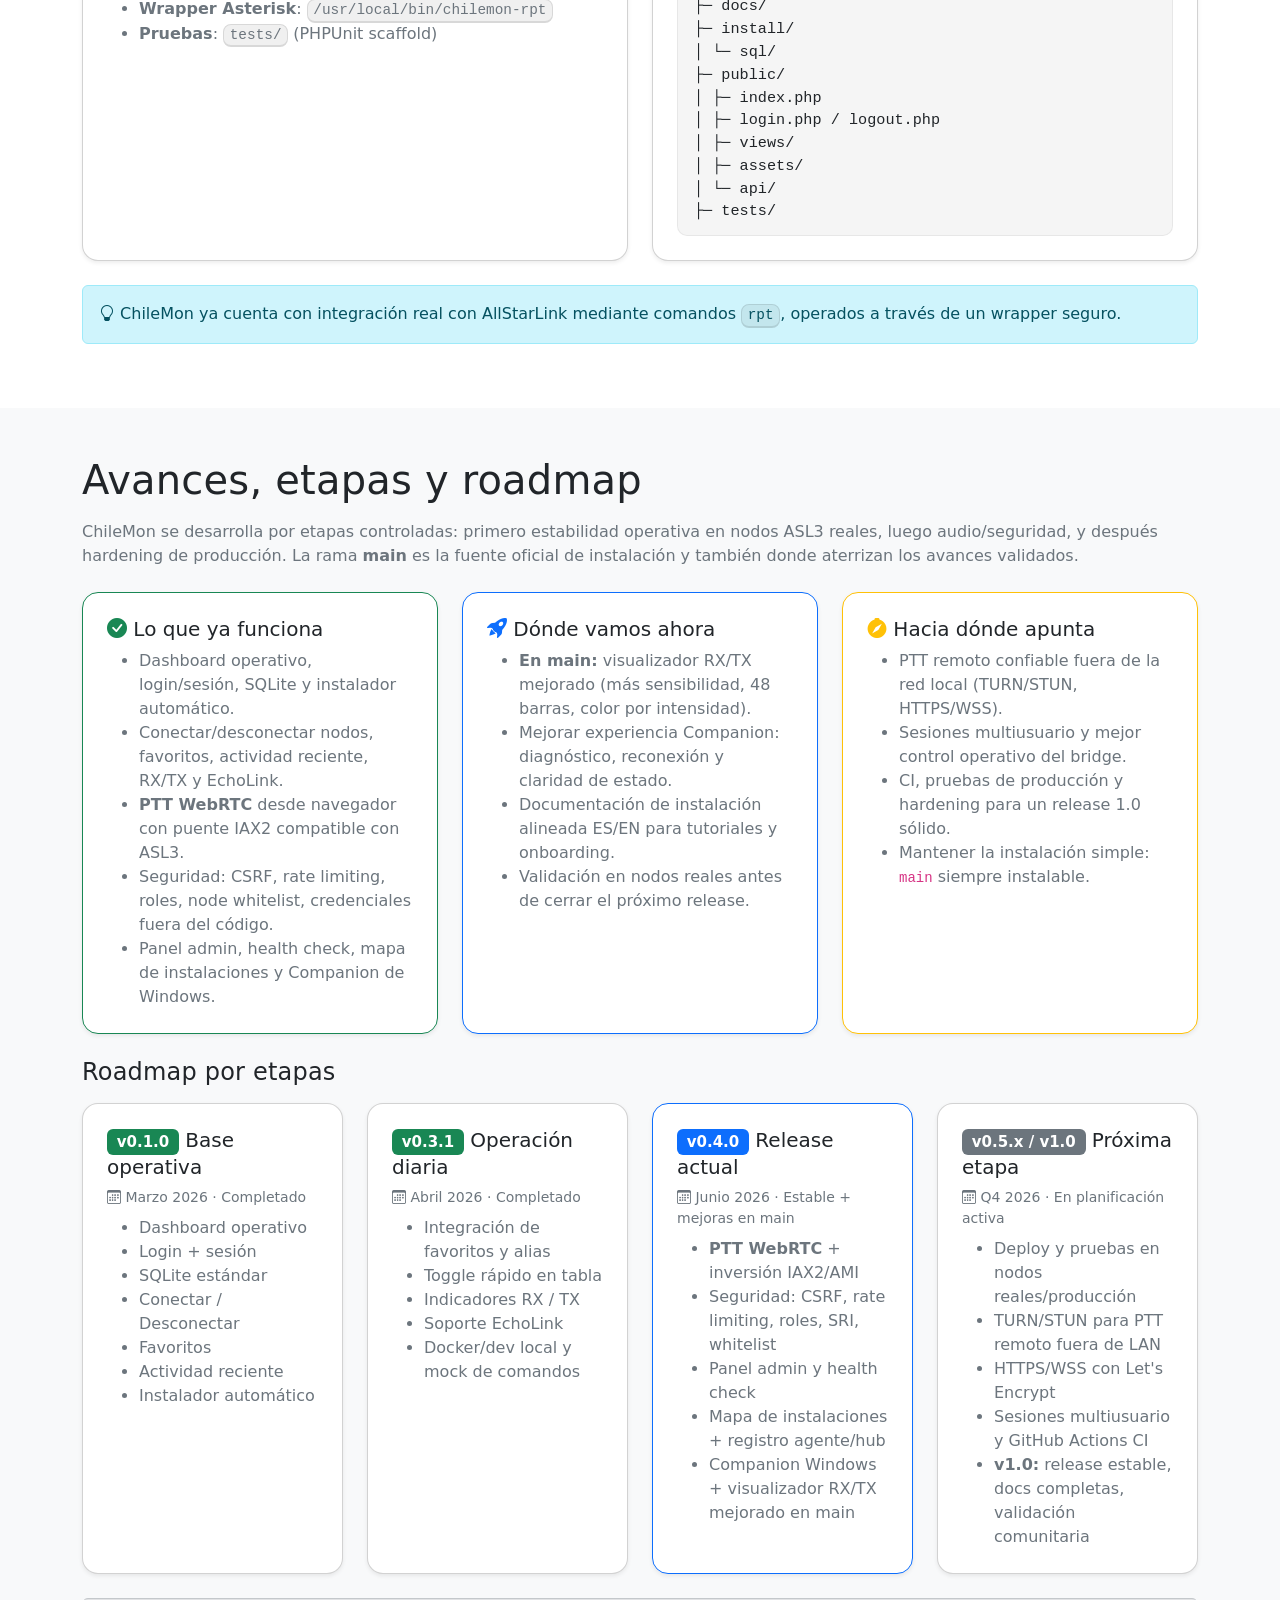
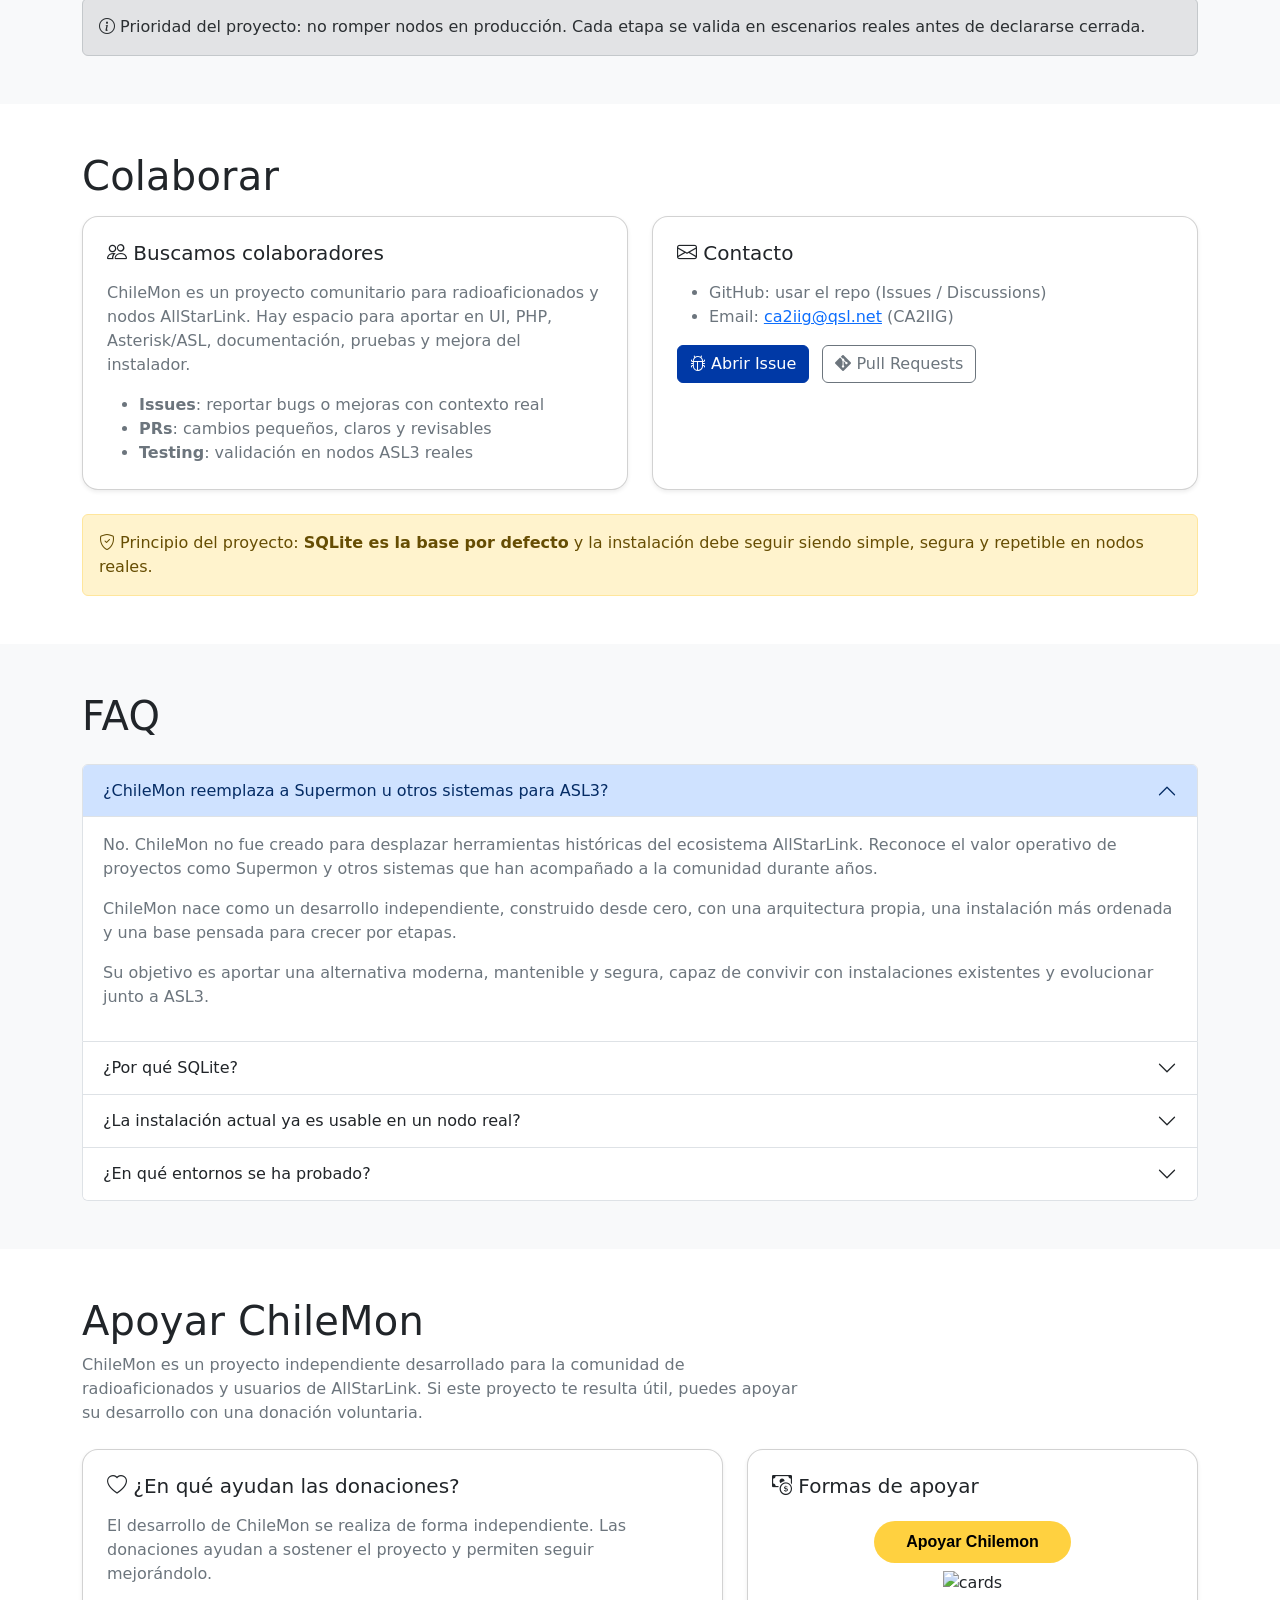
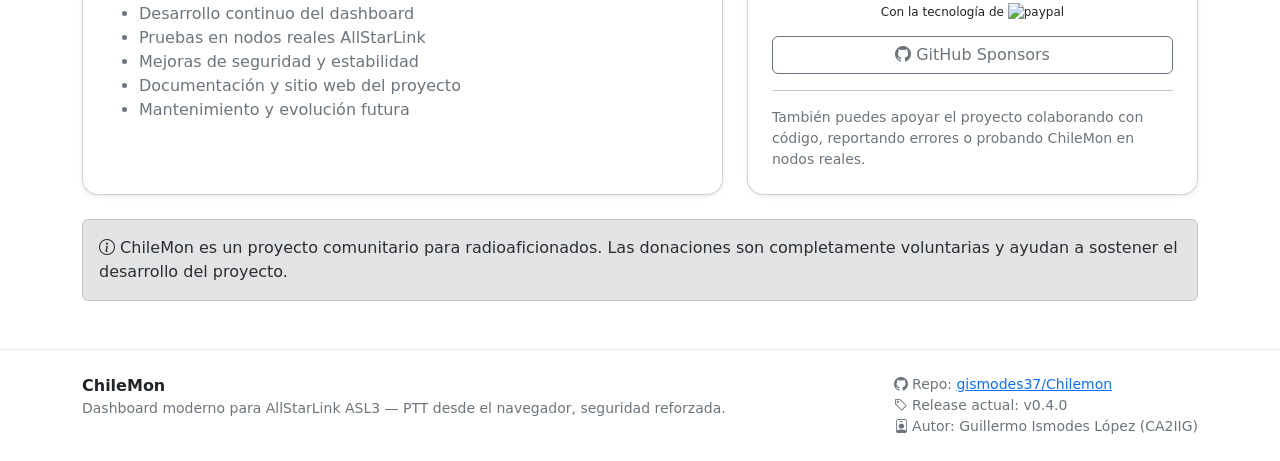
==== commit 6332d96c: "fix(bootstrap): reattach tty for piped installs and update docs" ====
--- a/docs/index.html
+++ b/docs/index.html
@@ -117,7 +117,8 @@
             <h2 class="h5 section-title mb-3">Quick start</h2>
 
               <div class="code mb-3">
-              <div><span class="text-secondary">$</span> curl -fsSL https://raw.githubusercontent.com/gismodes37/Chilemon/main/install/bootstrap.sh | sudo bash</div>
+              <div><span class="text-secondary">$</span> curl -fsSL https://raw.githubusercontent.com/gismodes37/Chilemon/main/install/bootstrap.sh -o /tmp/bootstrap.sh</div>
+              <div><span class="text-secondary">$</span> sudo bash /tmp/bootstrap.sh</div>
               <div class="mt-2 text-secondary" style="font-size:.85em"># Alternativa manual: git clone https://github.com/gismodes37/Chilemon.git /opt/chilemon</div>
             </div>
 
@@ -476,7 +477,8 @@
               <h3 class="h5 mb-3"><i class="bi bi-terminal"></i> Flujo recomendado</h3>
               <div class="code">
                 <div><span class="text-secondary"># Clonar versión estable e instalar</span></div>
-                <div><span class="text-secondary">$</span> curl -fsSL https://raw.githubusercontent.com/gismodes37/Chilemon/main/install/bootstrap.sh | sudo bash</div>
+                <div><span class="text-secondary">$</span> curl -fsSL https://raw.githubusercontent.com/gismodes37/Chilemon/main/install/bootstrap.sh -o /tmp/bootstrap.sh</div>
+                <div><span class="text-secondary">$</span> sudo bash /tmp/bootstrap.sh</div>
               </div>
 
               <div class="mt-3 small text-secondary">
@@ -491,7 +493,8 @@
               <p class="text-secondary small mb-3">Para un sistema limpio y dedicado. Creá una VM con VirtualBox o Proxmox, instalá Debian 13 + ASL3, y después ChileMon.</p>
               <div class="code">
                 <div><span class="text-secondary"># Clonar e instalar</span></div>
-                <div><span class="text-secondary">$</span> curl -fsSL https://raw.githubusercontent.com/gismodes37/Chilemon/main/install/bootstrap.sh | sudo bash</div>
+                <div><span class="text-secondary">$</span> curl -fsSL https://raw.githubusercontent.com/gismodes37/Chilemon/main/install/bootstrap.sh -o /tmp/bootstrap.sh</div>
+                <div><span class="text-secondary">$</span> sudo bash /tmp/bootstrap.sh</div>
               </div>
               <div class="mt-3 small text-secondary">
                 El instalador detecta automáticamente si es sistema nuevo o actualización. El puente WebRTC (PTT desde el navegador) se instala como parte del proceso.
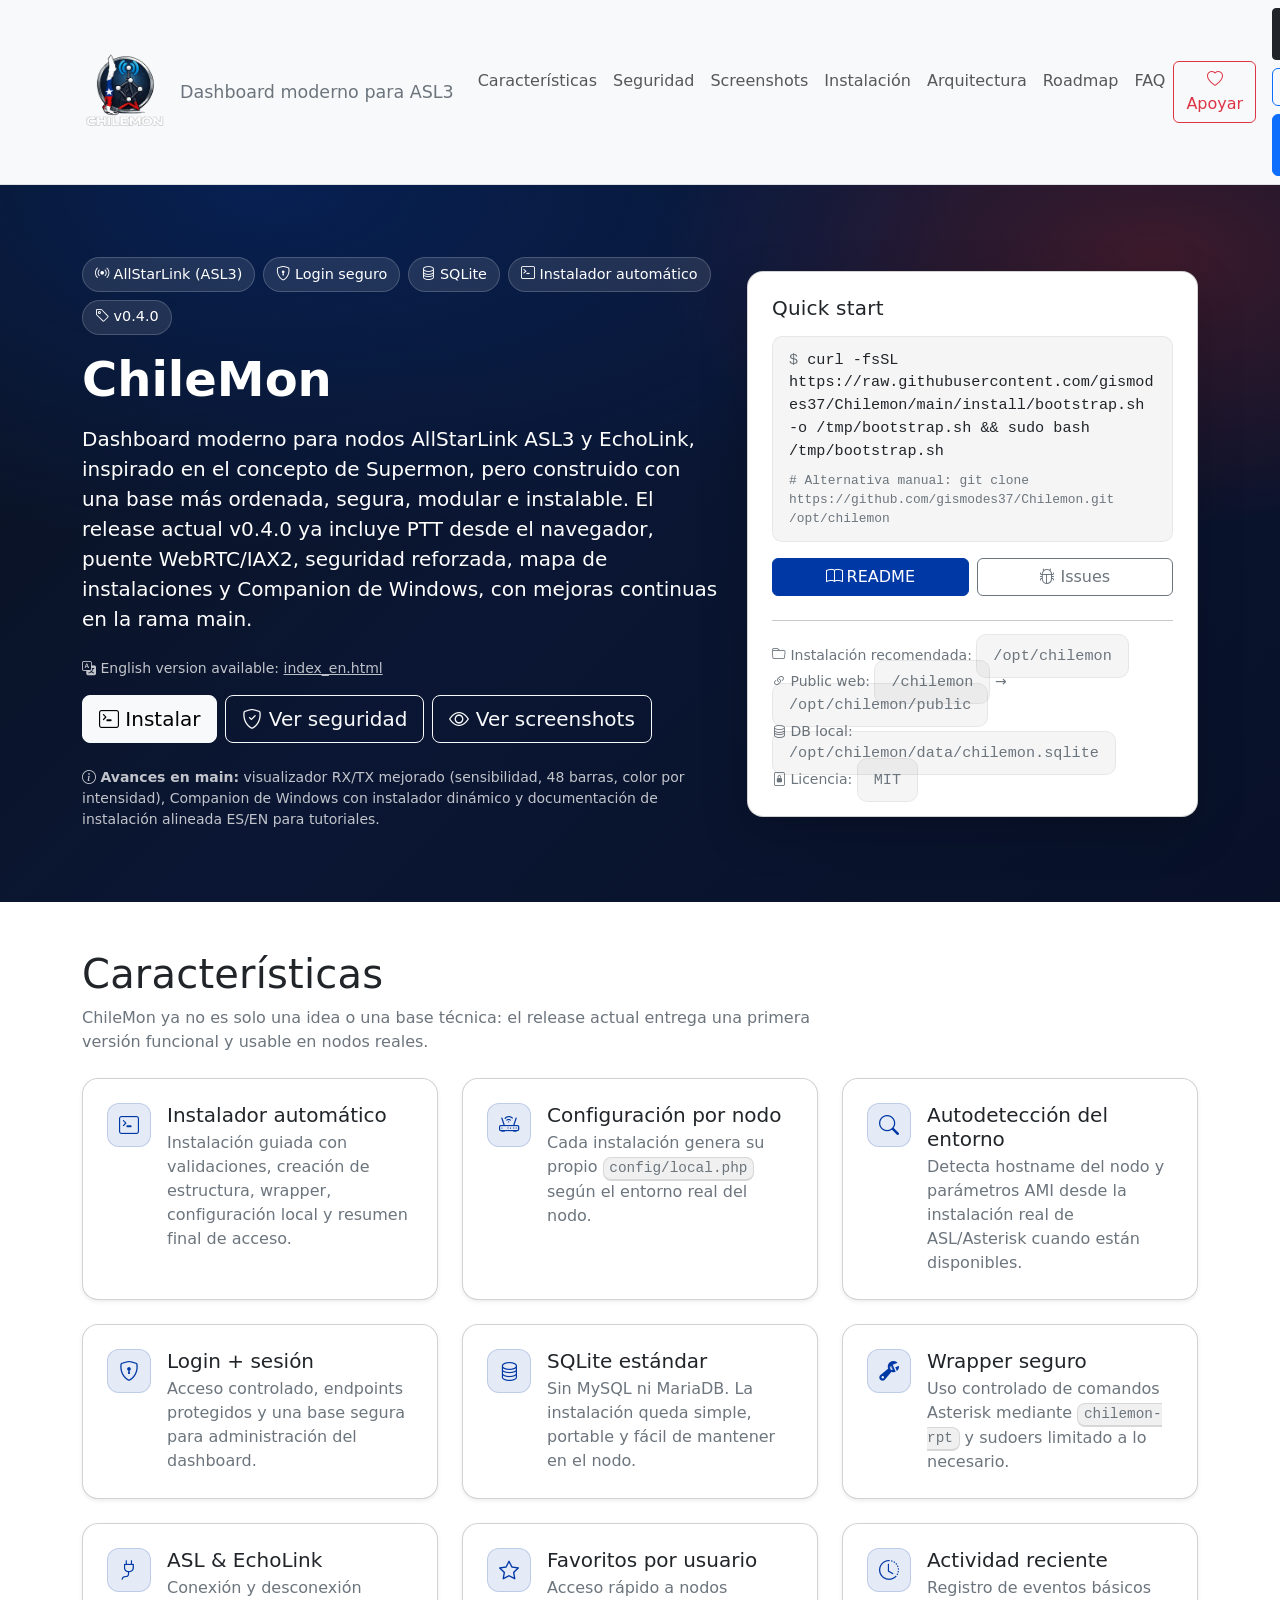
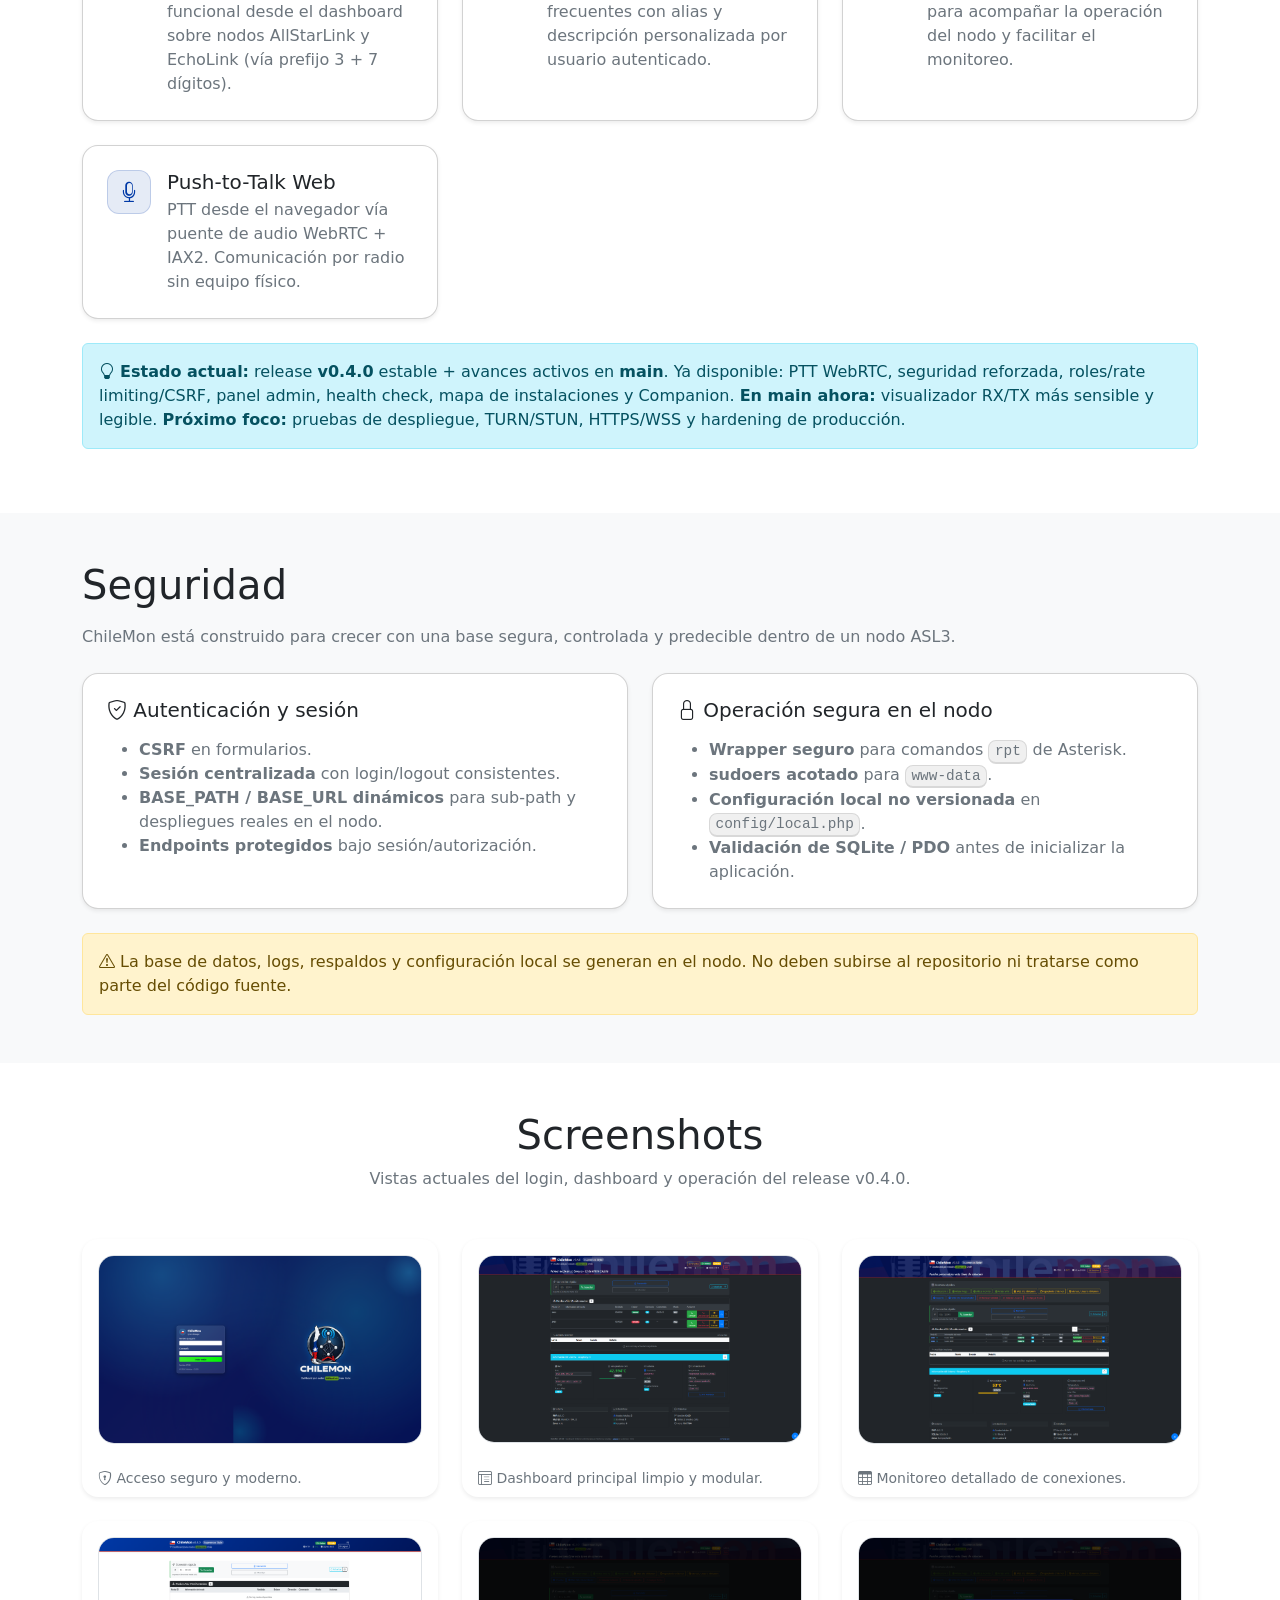
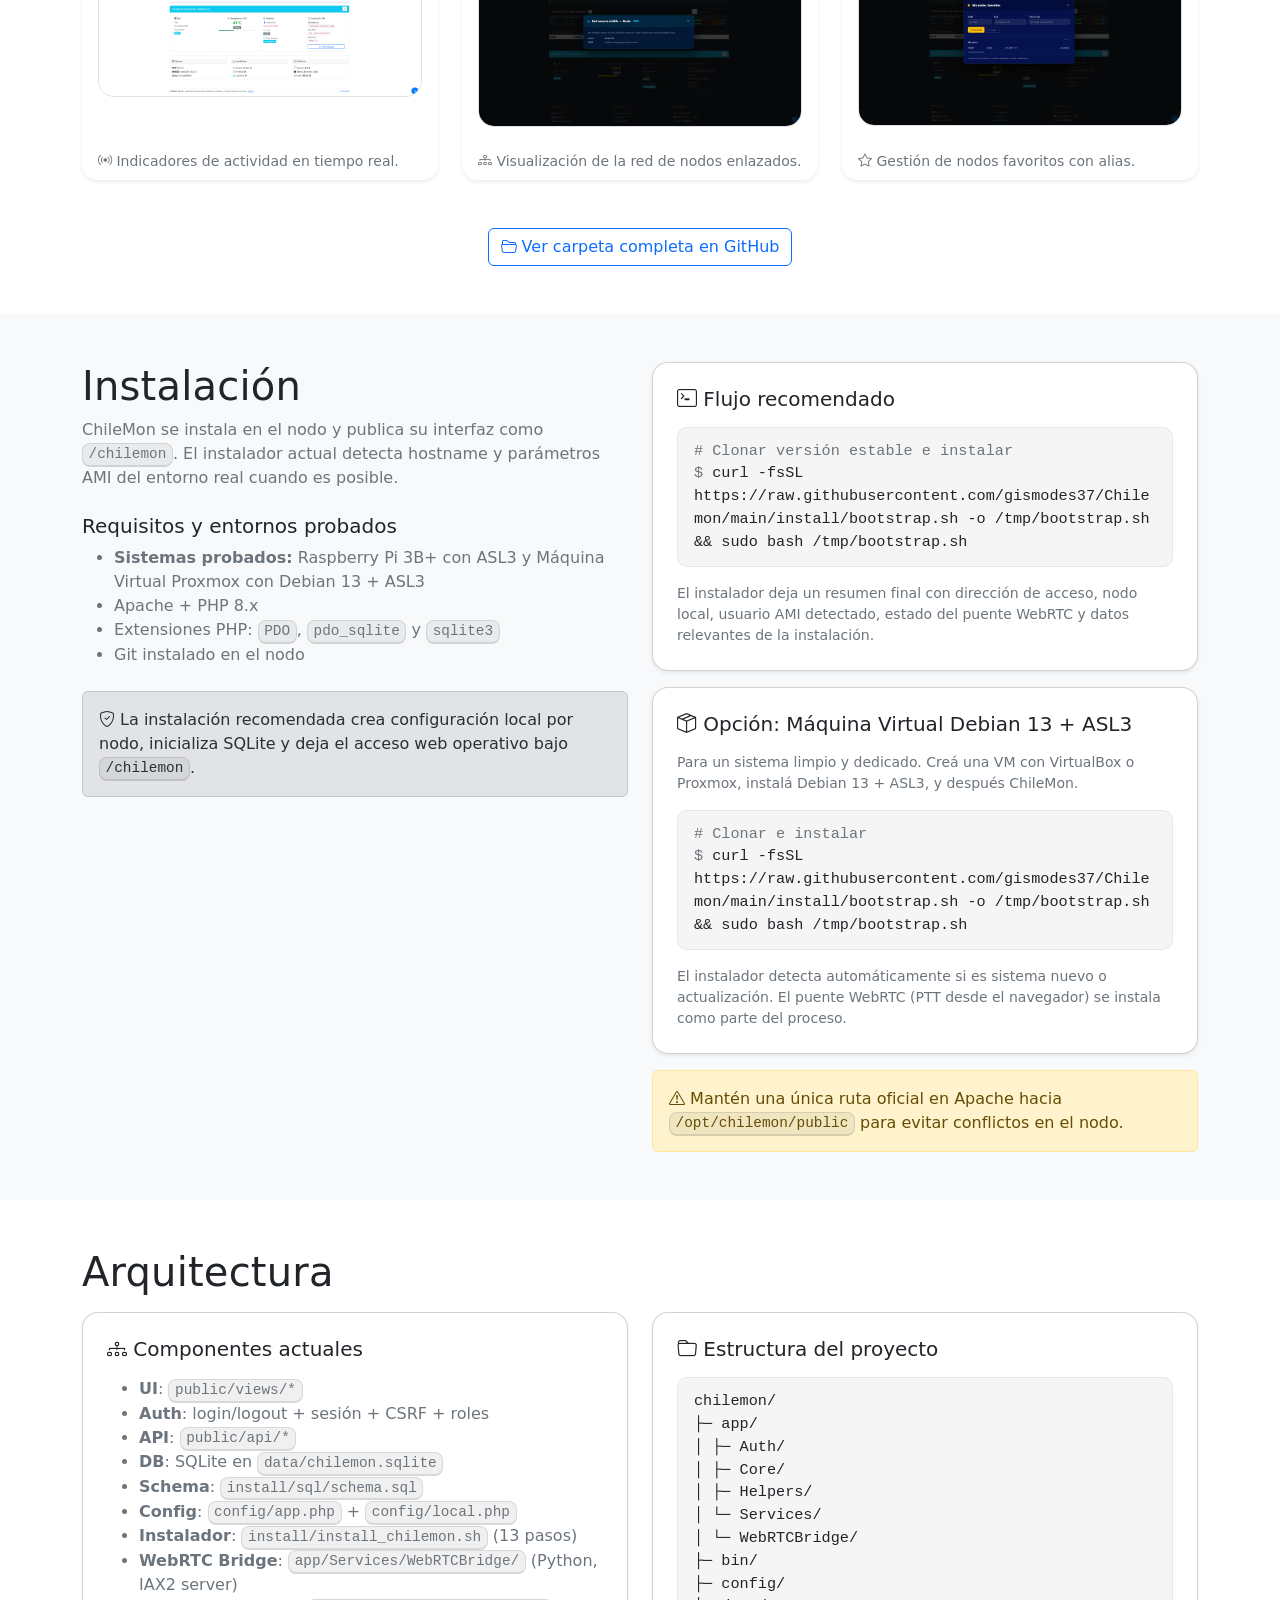
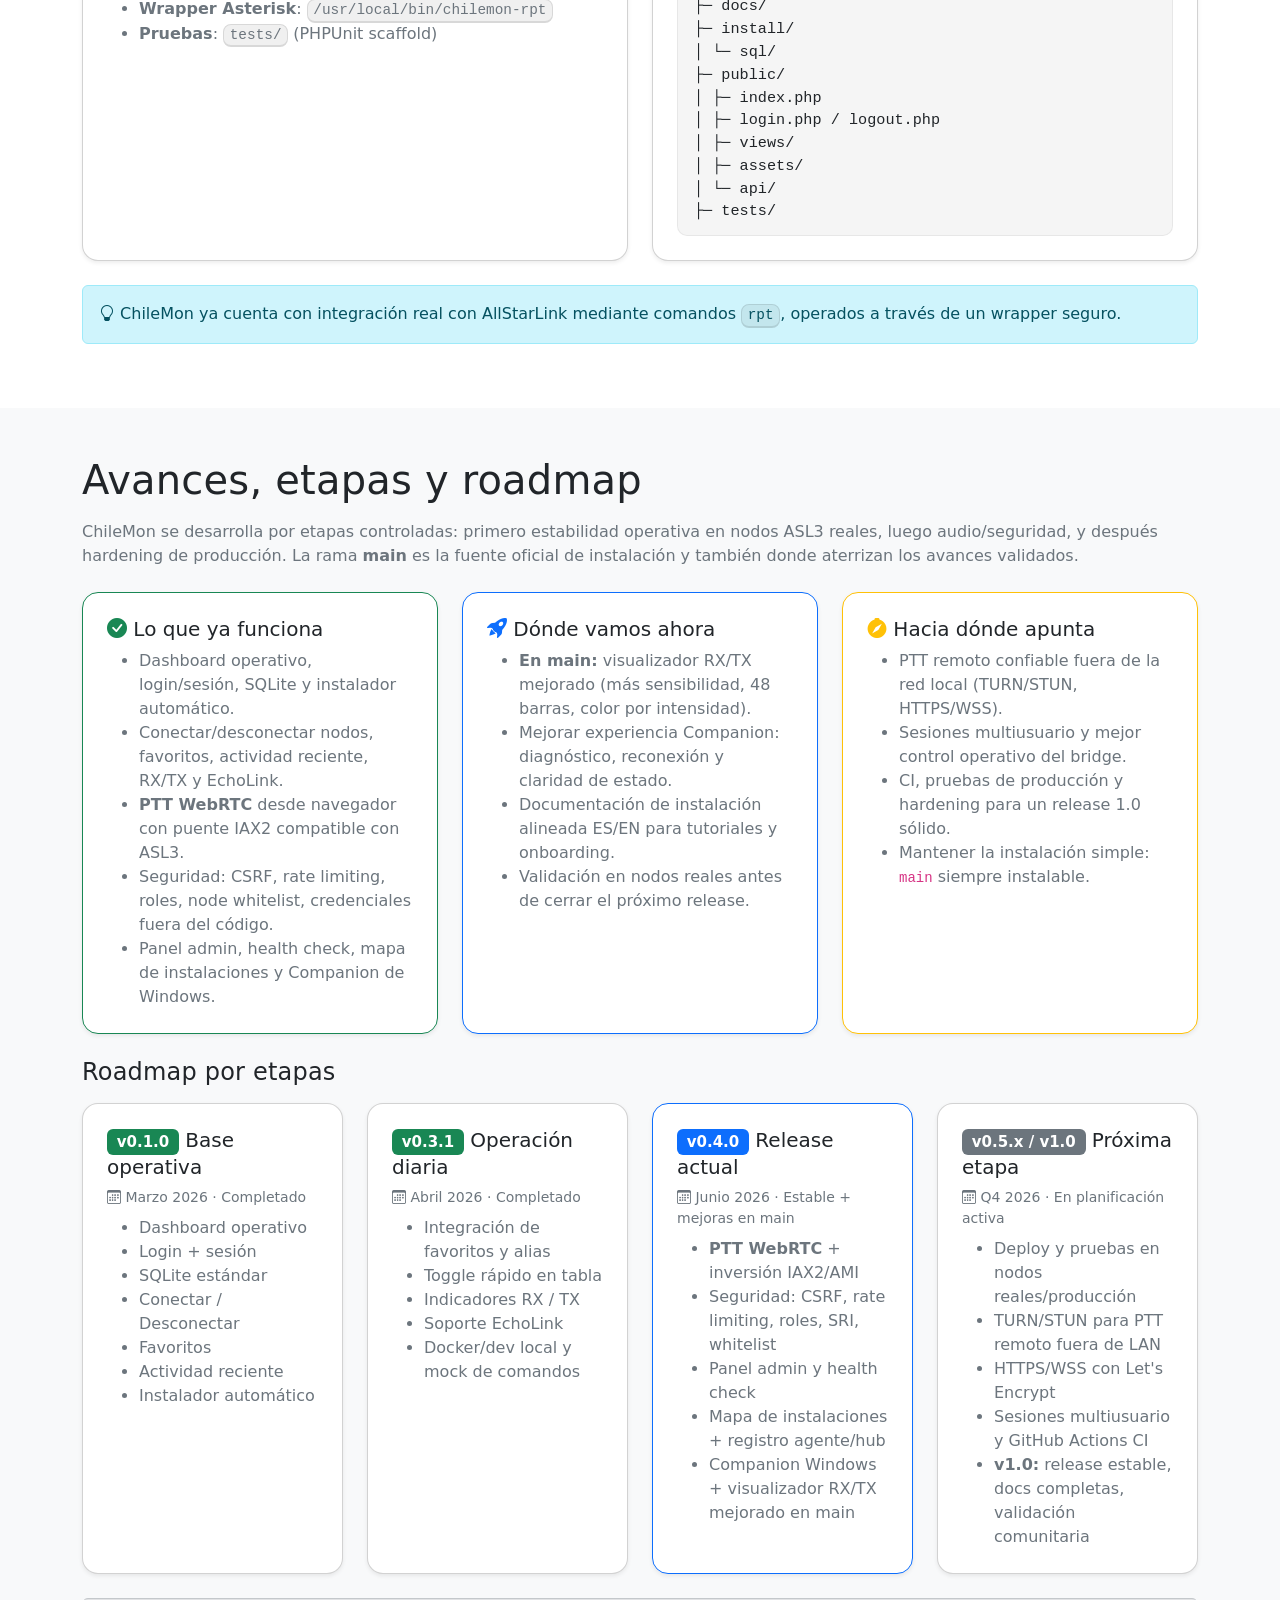
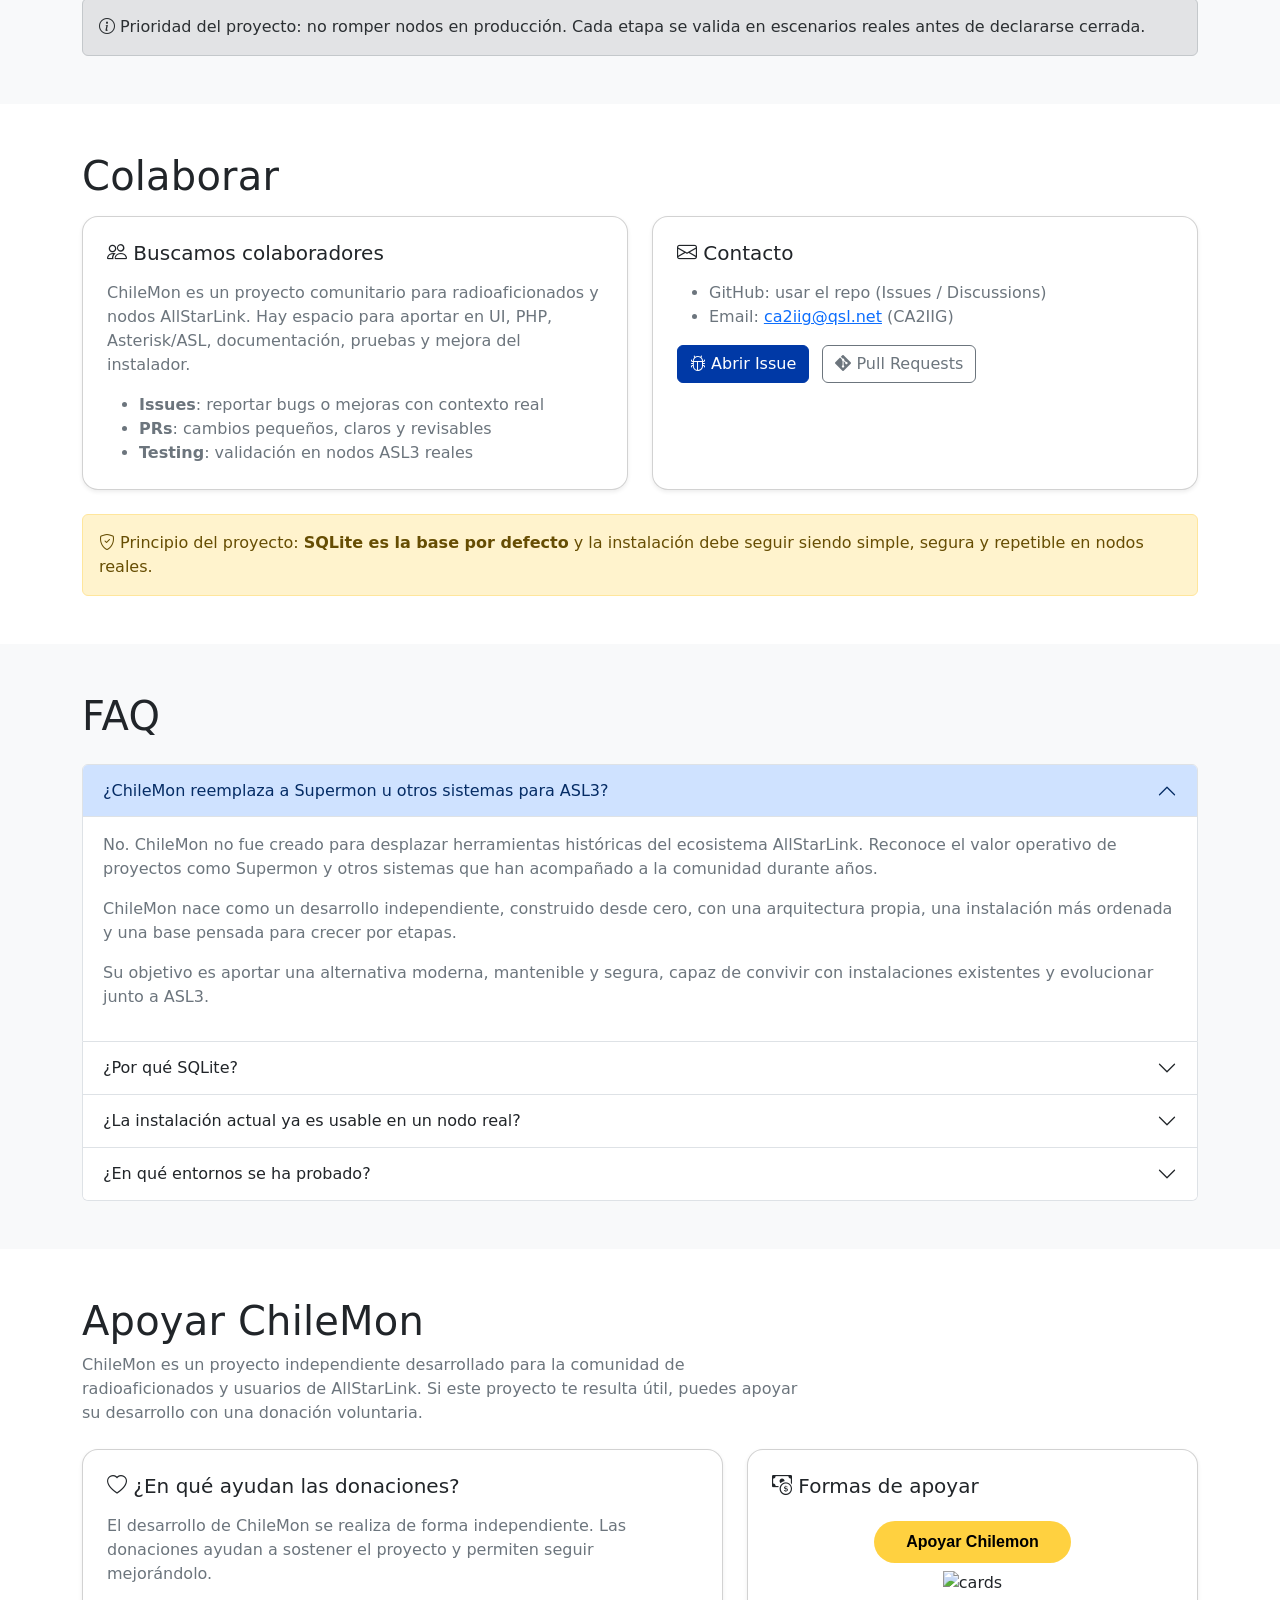
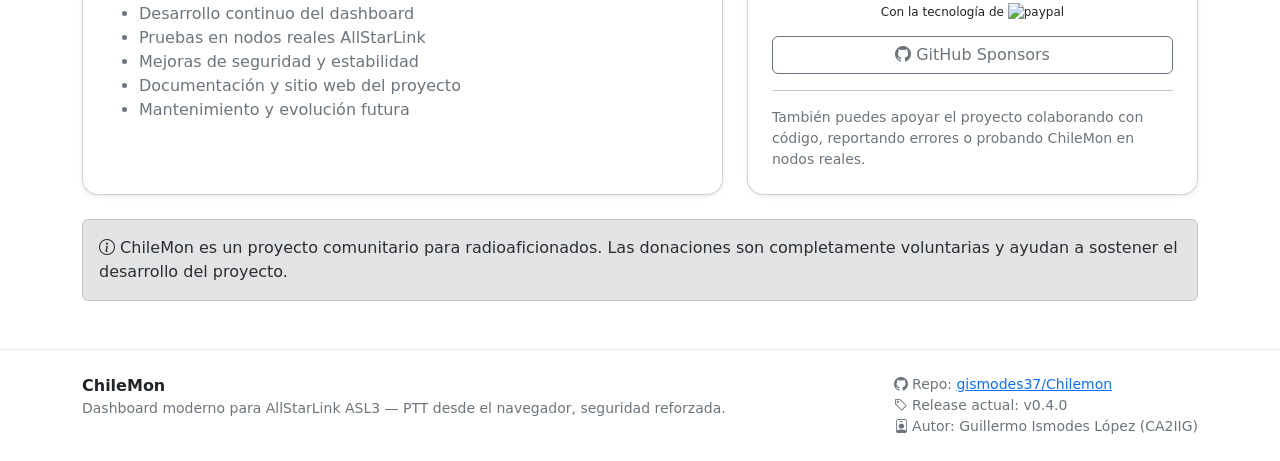
==== commit 4ec574d2: "docs(install): guard bootstrap download before root execution Chain the curl download and sudo bash " ====
--- a/docs/index.html
+++ b/docs/index.html
@@ -117,8 +117,7 @@
             <h2 class="h5 section-title mb-3">Quick start</h2>
 
               <div class="code mb-3">
-              <div><span class="text-secondary">$</span> curl -fsSL https://raw.githubusercontent.com/gismodes37/Chilemon/main/install/bootstrap.sh -o /tmp/bootstrap.sh</div>
-              <div><span class="text-secondary">$</span> sudo bash /tmp/bootstrap.sh</div>
+              <div><span class="text-secondary">$</span> curl -fsSL https://raw.githubusercontent.com/gismodes37/Chilemon/main/install/bootstrap.sh -o /tmp/bootstrap.sh && sudo bash /tmp/bootstrap.sh</div>
               <div class="mt-2 text-secondary" style="font-size:.85em"># Alternativa manual: git clone https://github.com/gismodes37/Chilemon.git /opt/chilemon</div>
             </div>
 
@@ -477,8 +476,7 @@
               <h3 class="h5 mb-3"><i class="bi bi-terminal"></i> Flujo recomendado</h3>
               <div class="code">
                 <div><span class="text-secondary"># Clonar versión estable e instalar</span></div>
-                <div><span class="text-secondary">$</span> curl -fsSL https://raw.githubusercontent.com/gismodes37/Chilemon/main/install/bootstrap.sh -o /tmp/bootstrap.sh</div>
-                <div><span class="text-secondary">$</span> sudo bash /tmp/bootstrap.sh</div>
+                <div><span class="text-secondary">$</span> curl -fsSL https://raw.githubusercontent.com/gismodes37/Chilemon/main/install/bootstrap.sh -o /tmp/bootstrap.sh && sudo bash /tmp/bootstrap.sh</div>
               </div>
 
               <div class="mt-3 small text-secondary">
@@ -493,8 +491,7 @@
               <p class="text-secondary small mb-3">Para un sistema limpio y dedicado. Creá una VM con VirtualBox o Proxmox, instalá Debian 13 + ASL3, y después ChileMon.</p>
               <div class="code">
                 <div><span class="text-secondary"># Clonar e instalar</span></div>
-                <div><span class="text-secondary">$</span> curl -fsSL https://raw.githubusercontent.com/gismodes37/Chilemon/main/install/bootstrap.sh -o /tmp/bootstrap.sh</div>
-                <div><span class="text-secondary">$</span> sudo bash /tmp/bootstrap.sh</div>
+                <div><span class="text-secondary">$</span> curl -fsSL https://raw.githubusercontent.com/gismodes37/Chilemon/main/install/bootstrap.sh -o /tmp/bootstrap.sh && sudo bash /tmp/bootstrap.sh</div>
               </div>
               <div class="mt-3 small text-secondary">
                 El instalador detecta automáticamente si es sistema nuevo o actualización. El puente WebRTC (PTT desde el navegador) se instala como parte del proceso.
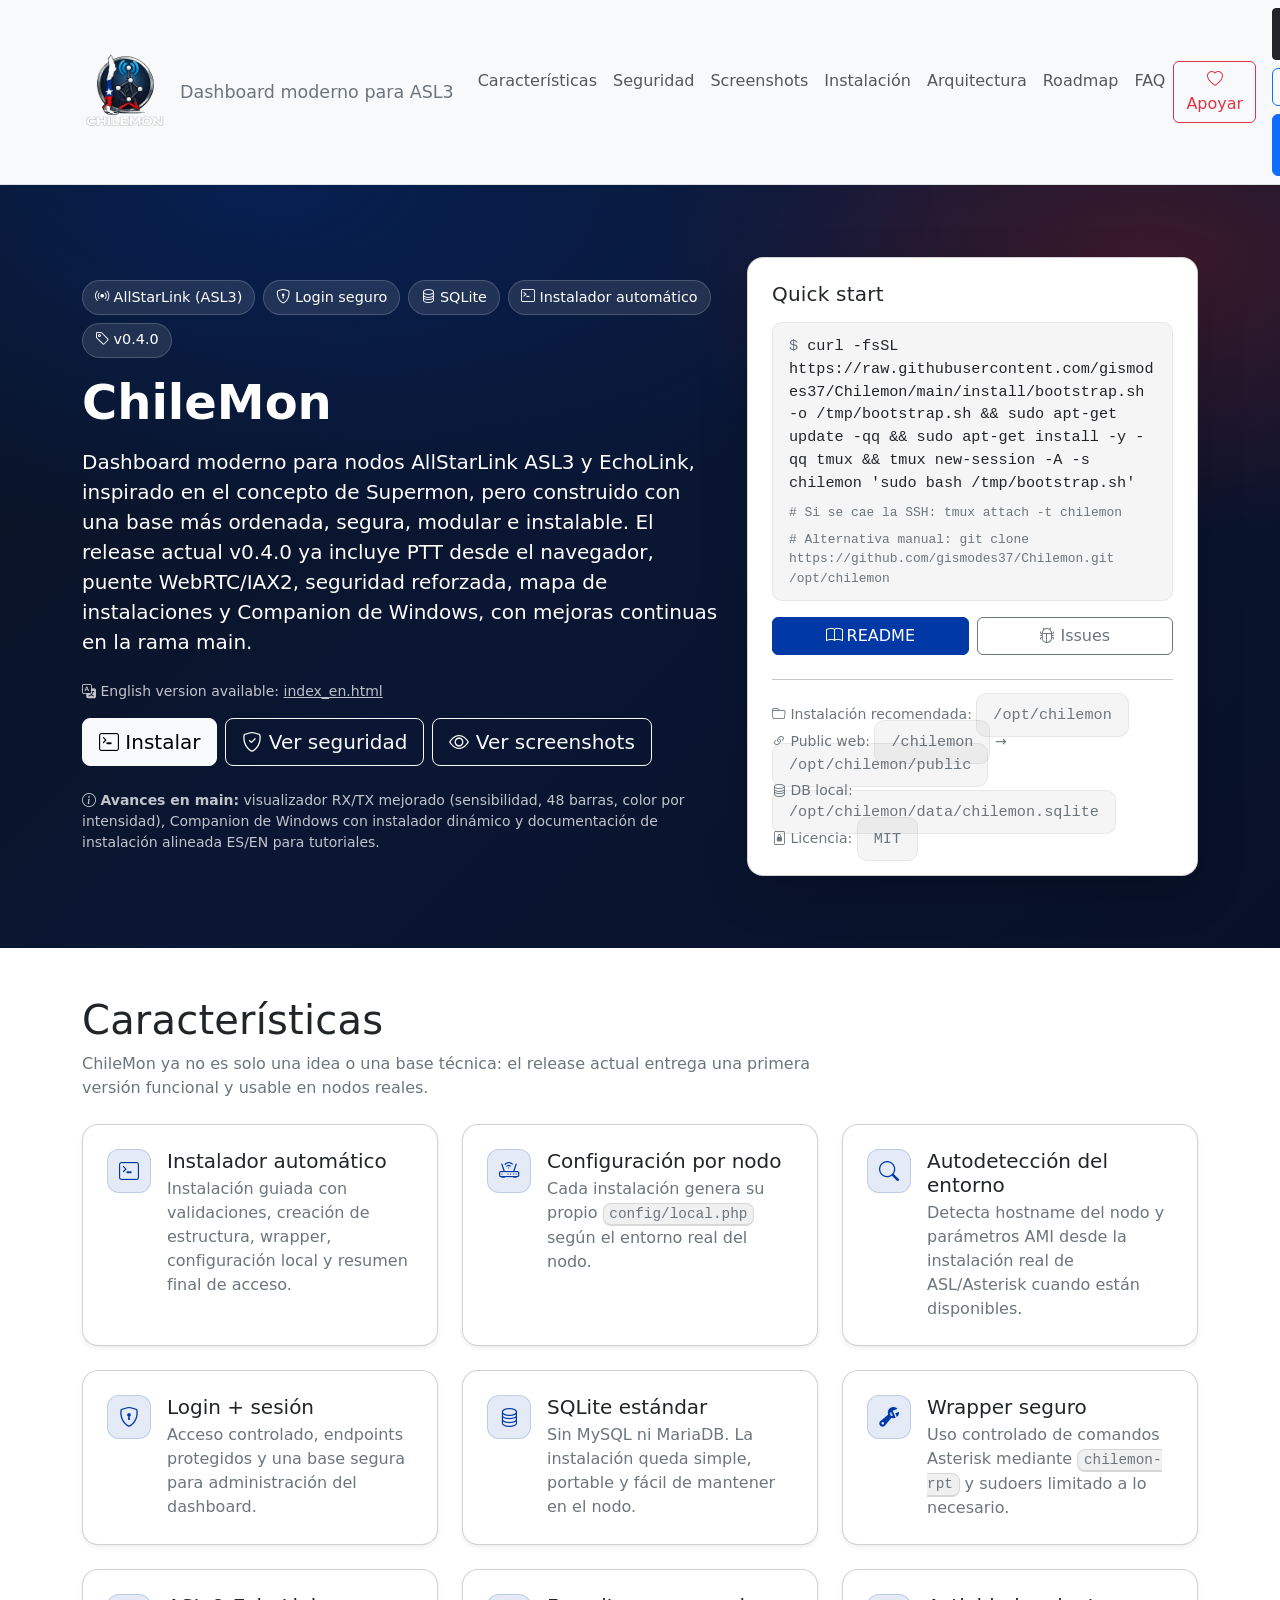
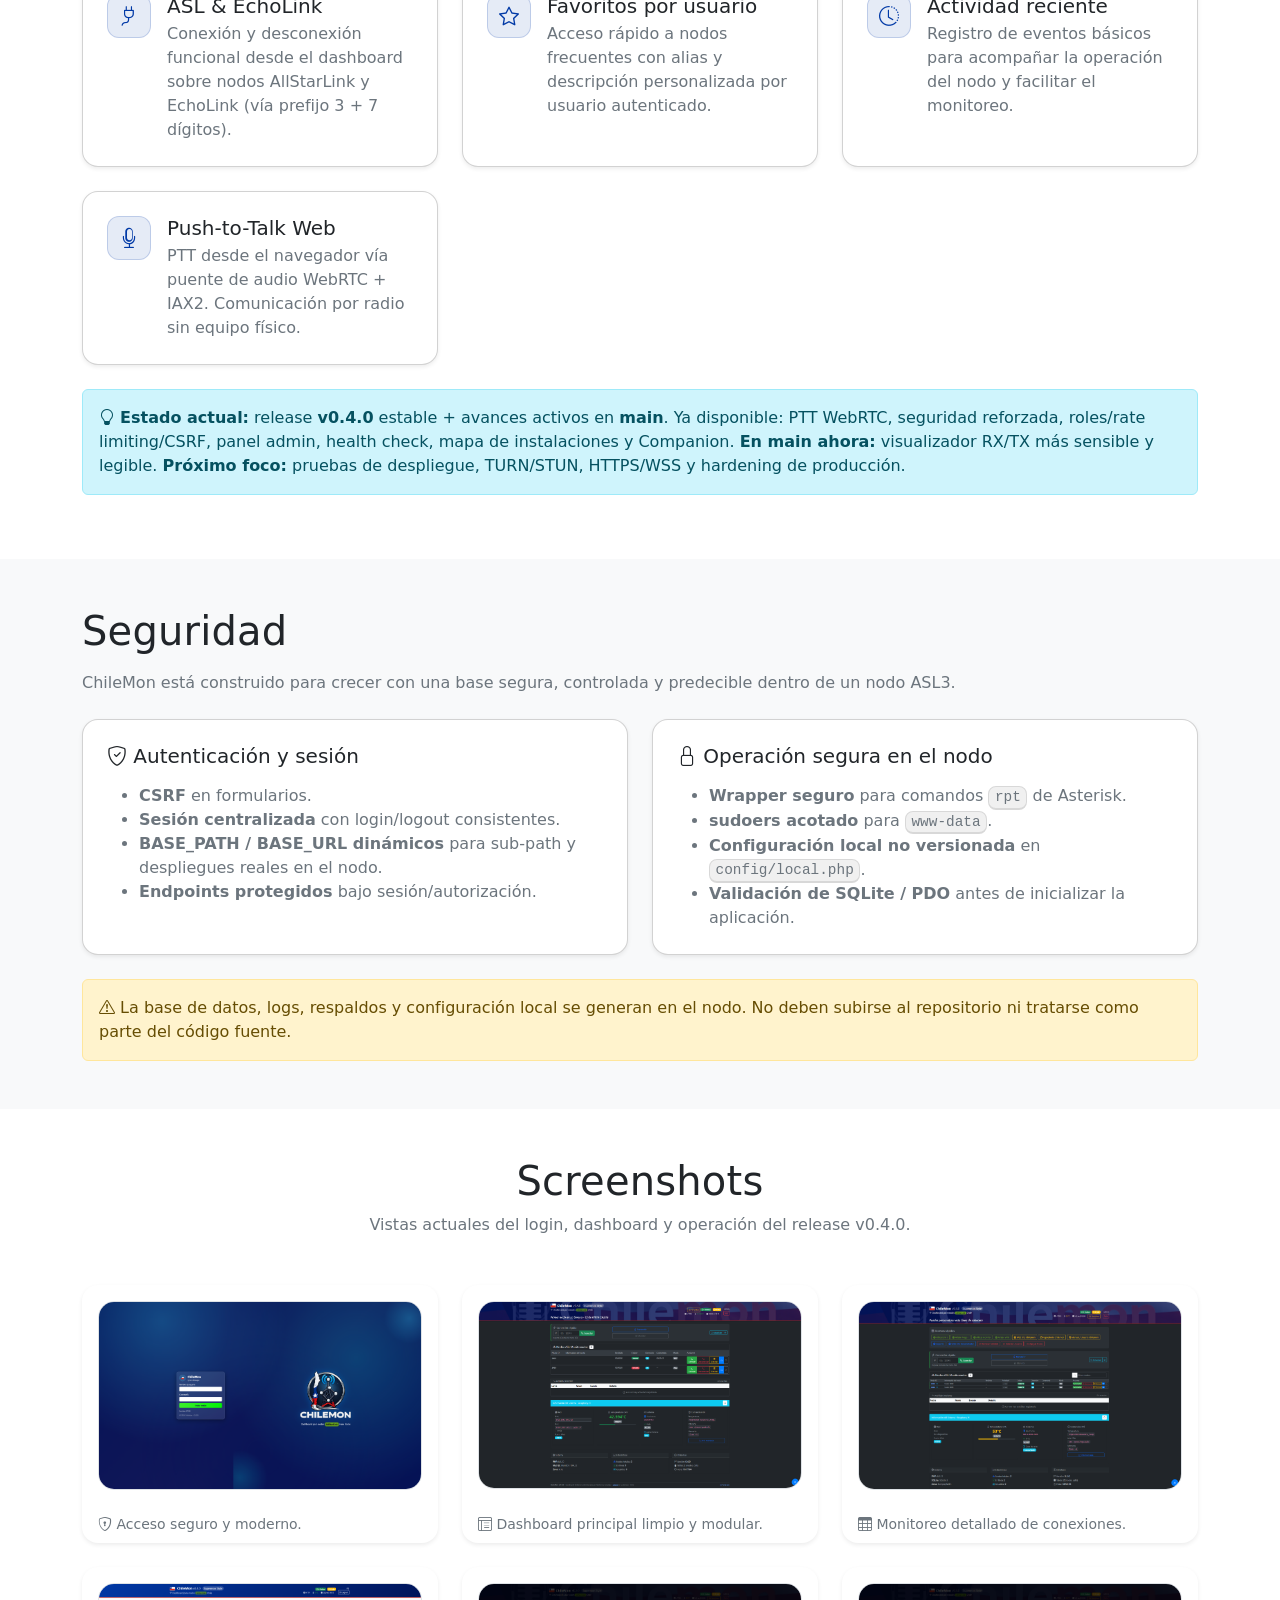
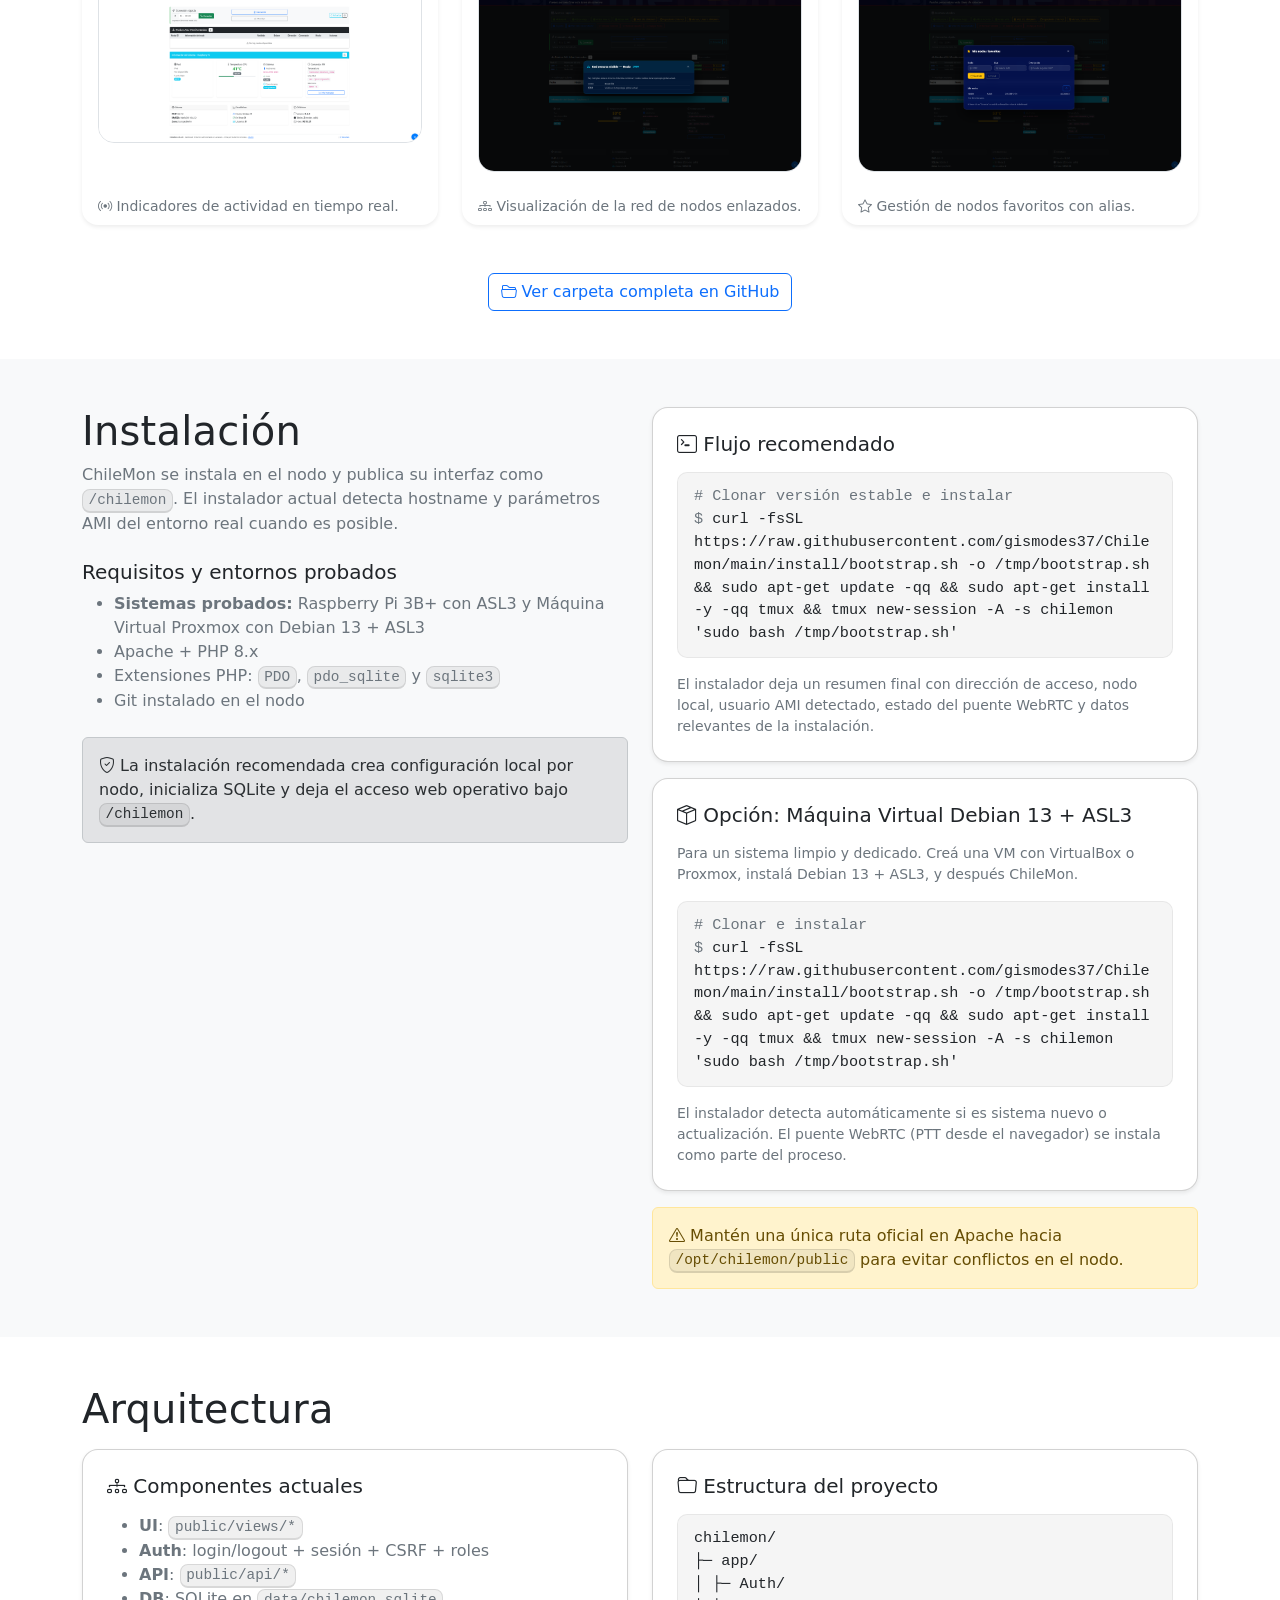
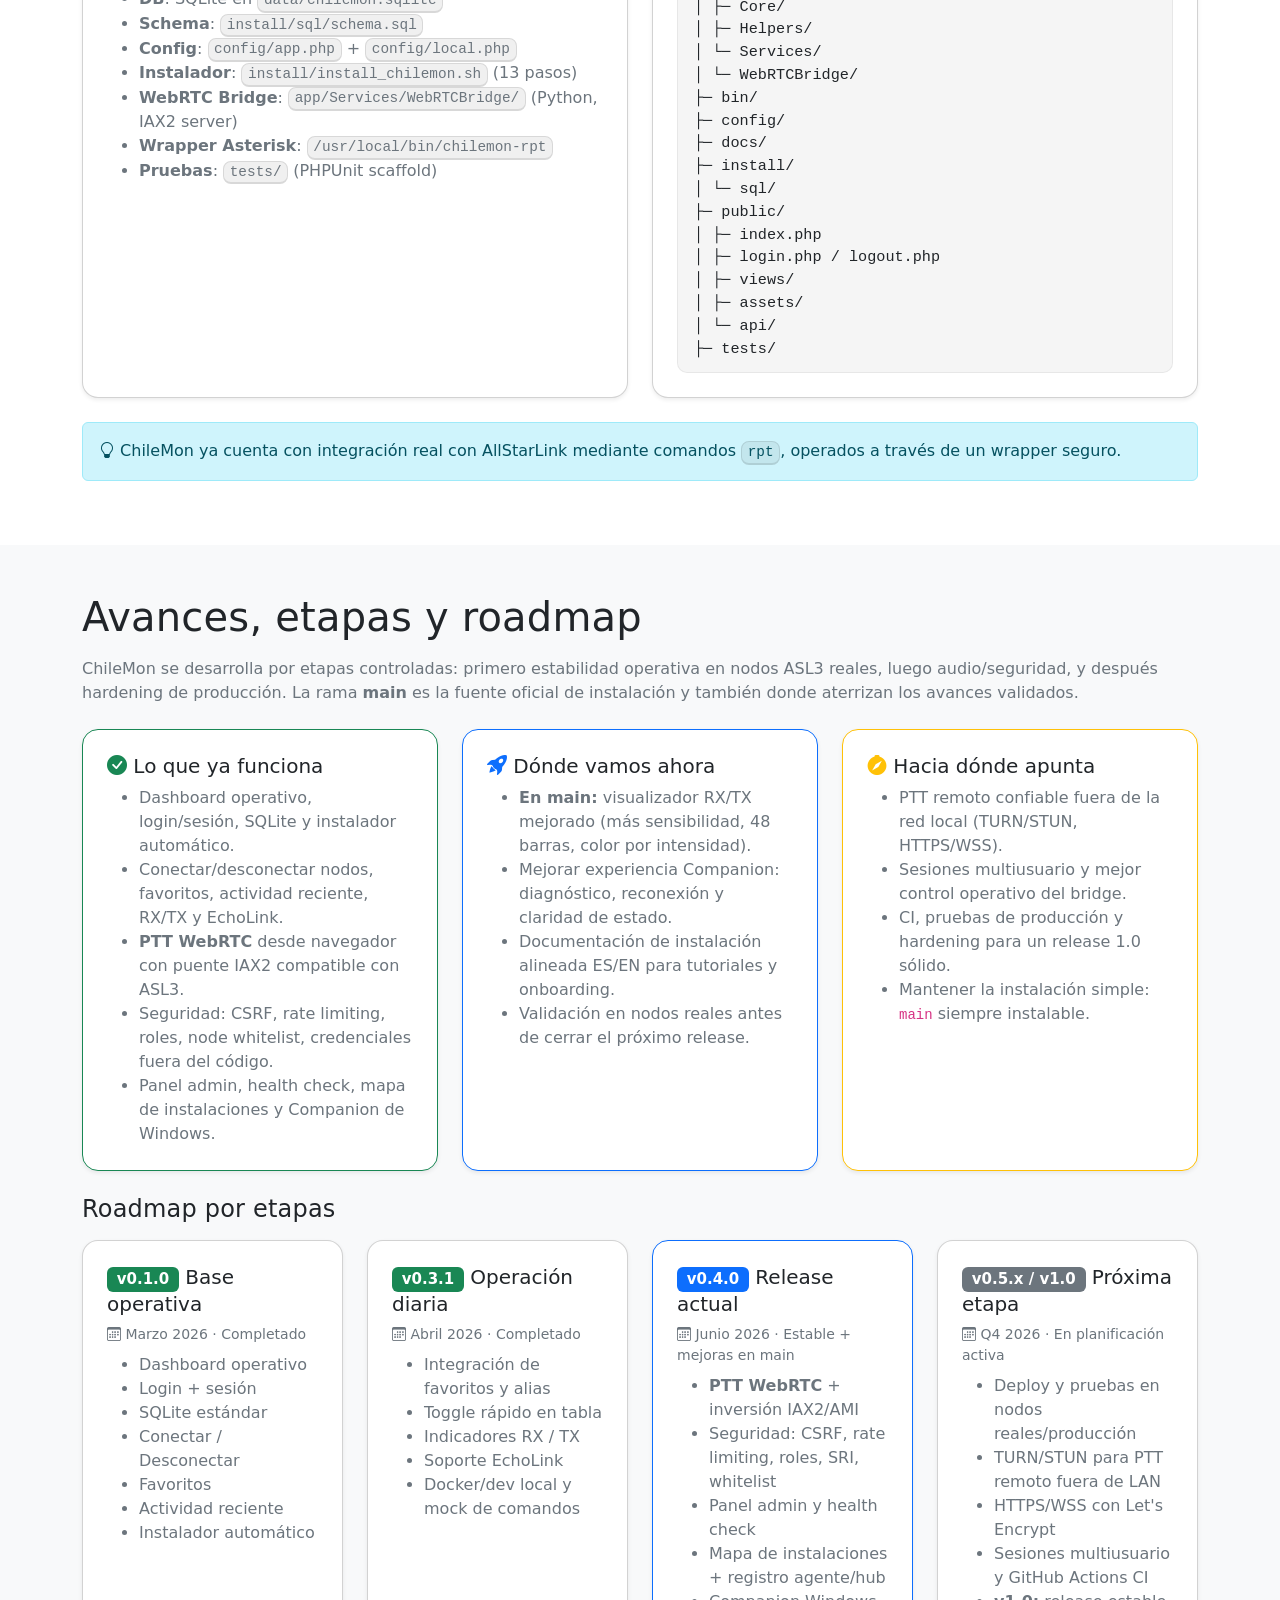
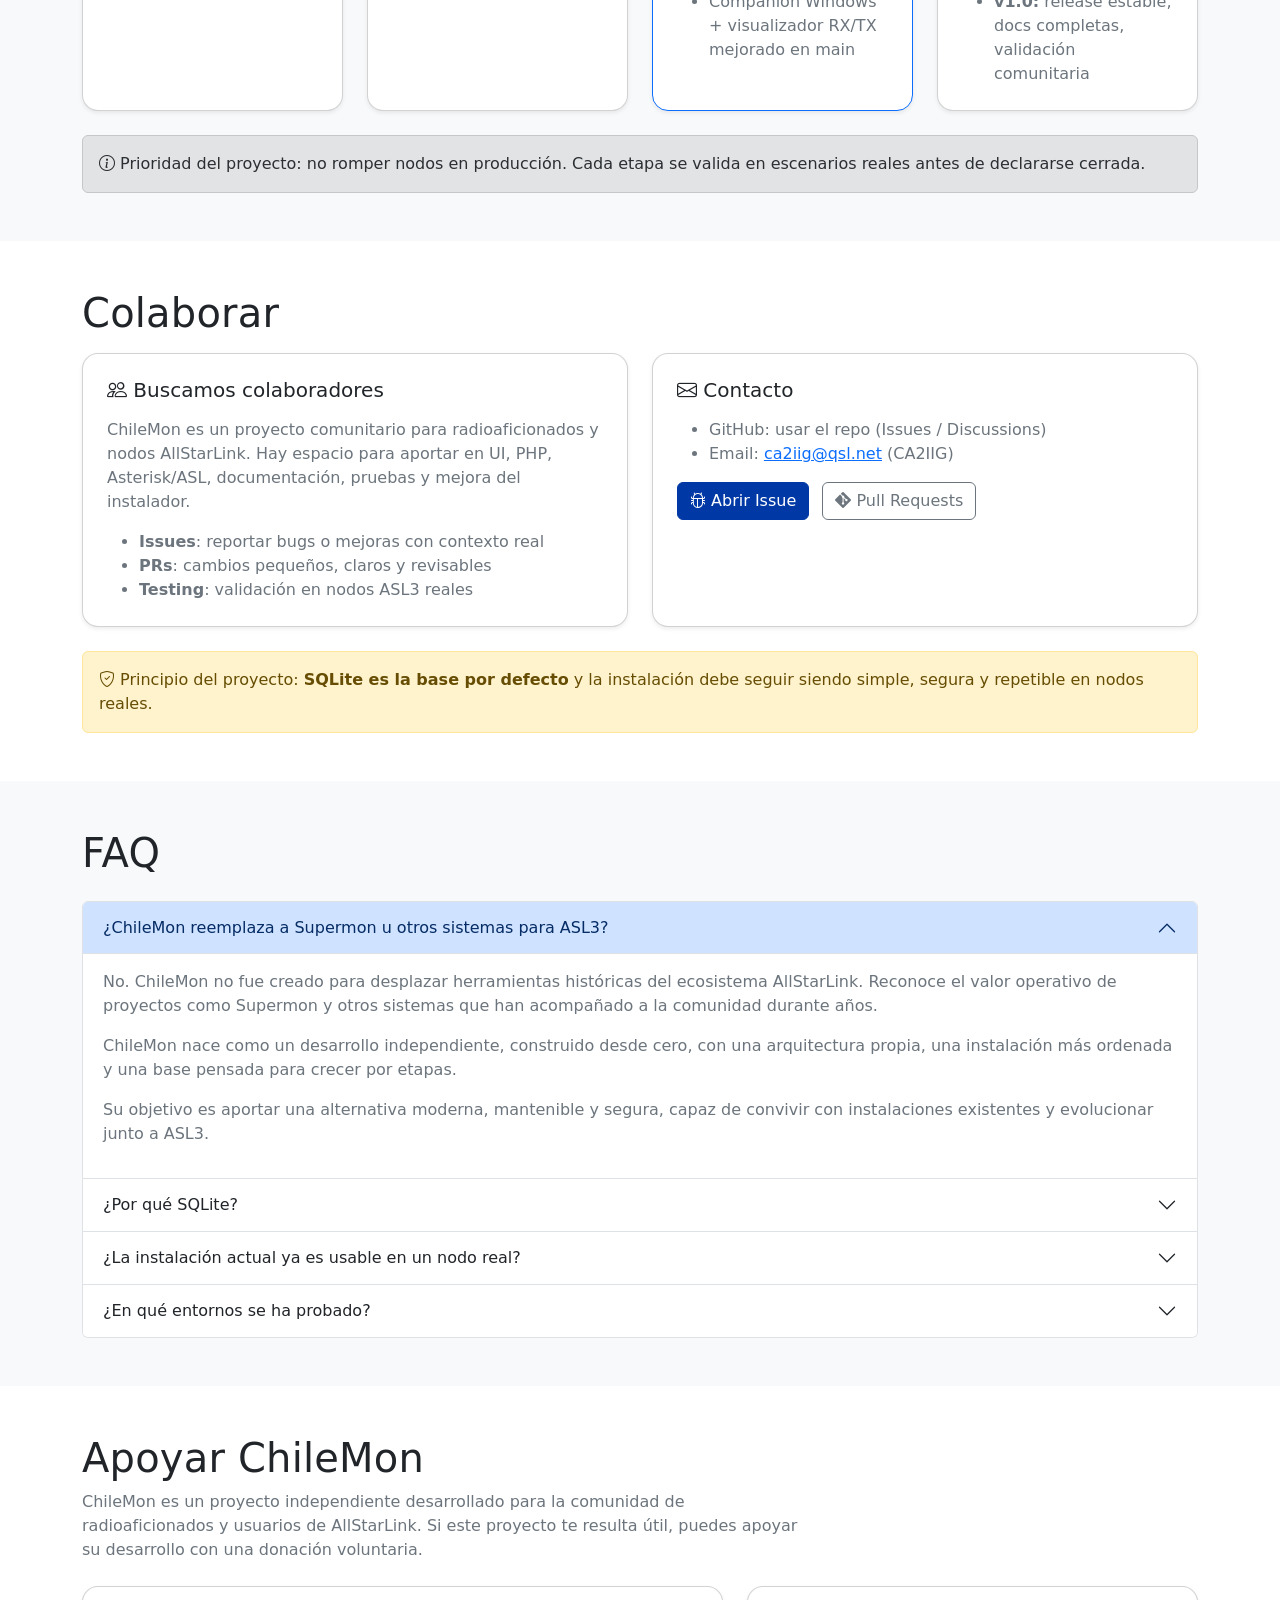
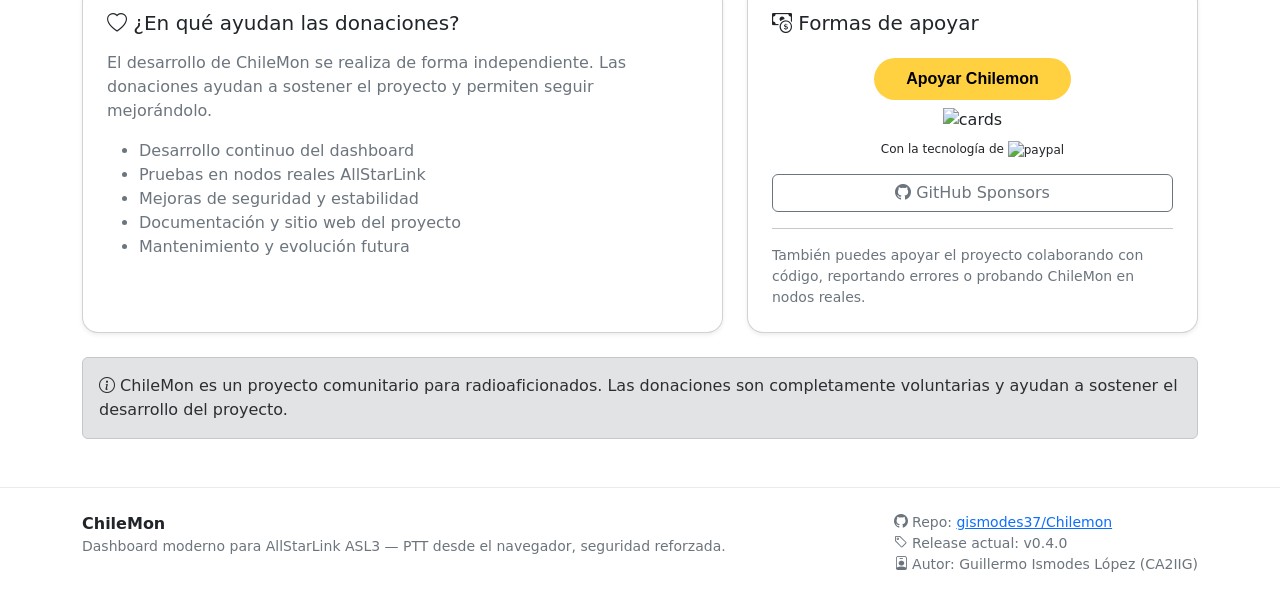
==== commit 2c204438: "docs(install): run installer inside tmux to survive SSH drops Install tmux in the published one-line" ====
--- a/docs/index.html
+++ b/docs/index.html
@@ -117,7 +117,8 @@
             <h2 class="h5 section-title mb-3">Quick start</h2>
 
               <div class="code mb-3">
-              <div><span class="text-secondary">$</span> curl -fsSL https://raw.githubusercontent.com/gismodes37/Chilemon/main/install/bootstrap.sh -o /tmp/bootstrap.sh && sudo bash /tmp/bootstrap.sh</div>
+              <div><span class="text-secondary">$</span> curl -fsSL https://raw.githubusercontent.com/gismodes37/Chilemon/main/install/bootstrap.sh -o /tmp/bootstrap.sh && sudo apt-get update -qq && sudo apt-get install -y -qq tmux && tmux new-session -A -s chilemon 'sudo bash /tmp/bootstrap.sh'</div>
+              <div class="mt-2 text-secondary" style="font-size:.85em"># Si se cae la SSH: tmux attach -t chilemon</div>
               <div class="mt-2 text-secondary" style="font-size:.85em"># Alternativa manual: git clone https://github.com/gismodes37/Chilemon.git /opt/chilemon</div>
             </div>
 
@@ -476,7 +477,7 @@
               <h3 class="h5 mb-3"><i class="bi bi-terminal"></i> Flujo recomendado</h3>
               <div class="code">
                 <div><span class="text-secondary"># Clonar versión estable e instalar</span></div>
-                <div><span class="text-secondary">$</span> curl -fsSL https://raw.githubusercontent.com/gismodes37/Chilemon/main/install/bootstrap.sh -o /tmp/bootstrap.sh && sudo bash /tmp/bootstrap.sh</div>
+                <div><span class="text-secondary">$</span> curl -fsSL https://raw.githubusercontent.com/gismodes37/Chilemon/main/install/bootstrap.sh -o /tmp/bootstrap.sh && sudo apt-get update -qq && sudo apt-get install -y -qq tmux && tmux new-session -A -s chilemon 'sudo bash /tmp/bootstrap.sh'</div>
               </div>
 
               <div class="mt-3 small text-secondary">
@@ -491,7 +492,7 @@
               <p class="text-secondary small mb-3">Para un sistema limpio y dedicado. Creá una VM con VirtualBox o Proxmox, instalá Debian 13 + ASL3, y después ChileMon.</p>
               <div class="code">
                 <div><span class="text-secondary"># Clonar e instalar</span></div>
-                <div><span class="text-secondary">$</span> curl -fsSL https://raw.githubusercontent.com/gismodes37/Chilemon/main/install/bootstrap.sh -o /tmp/bootstrap.sh && sudo bash /tmp/bootstrap.sh</div>
+                <div><span class="text-secondary">$</span> curl -fsSL https://raw.githubusercontent.com/gismodes37/Chilemon/main/install/bootstrap.sh -o /tmp/bootstrap.sh && sudo apt-get update -qq && sudo apt-get install -y -qq tmux && tmux new-session -A -s chilemon 'sudo bash /tmp/bootstrap.sh'</div>
               </div>
               <div class="mt-3 small text-secondary">
                 El instalador detecta automáticamente si es sistema nuevo o actualización. El puente WebRTC (PTT desde el navegador) se instala como parte del proceso.
